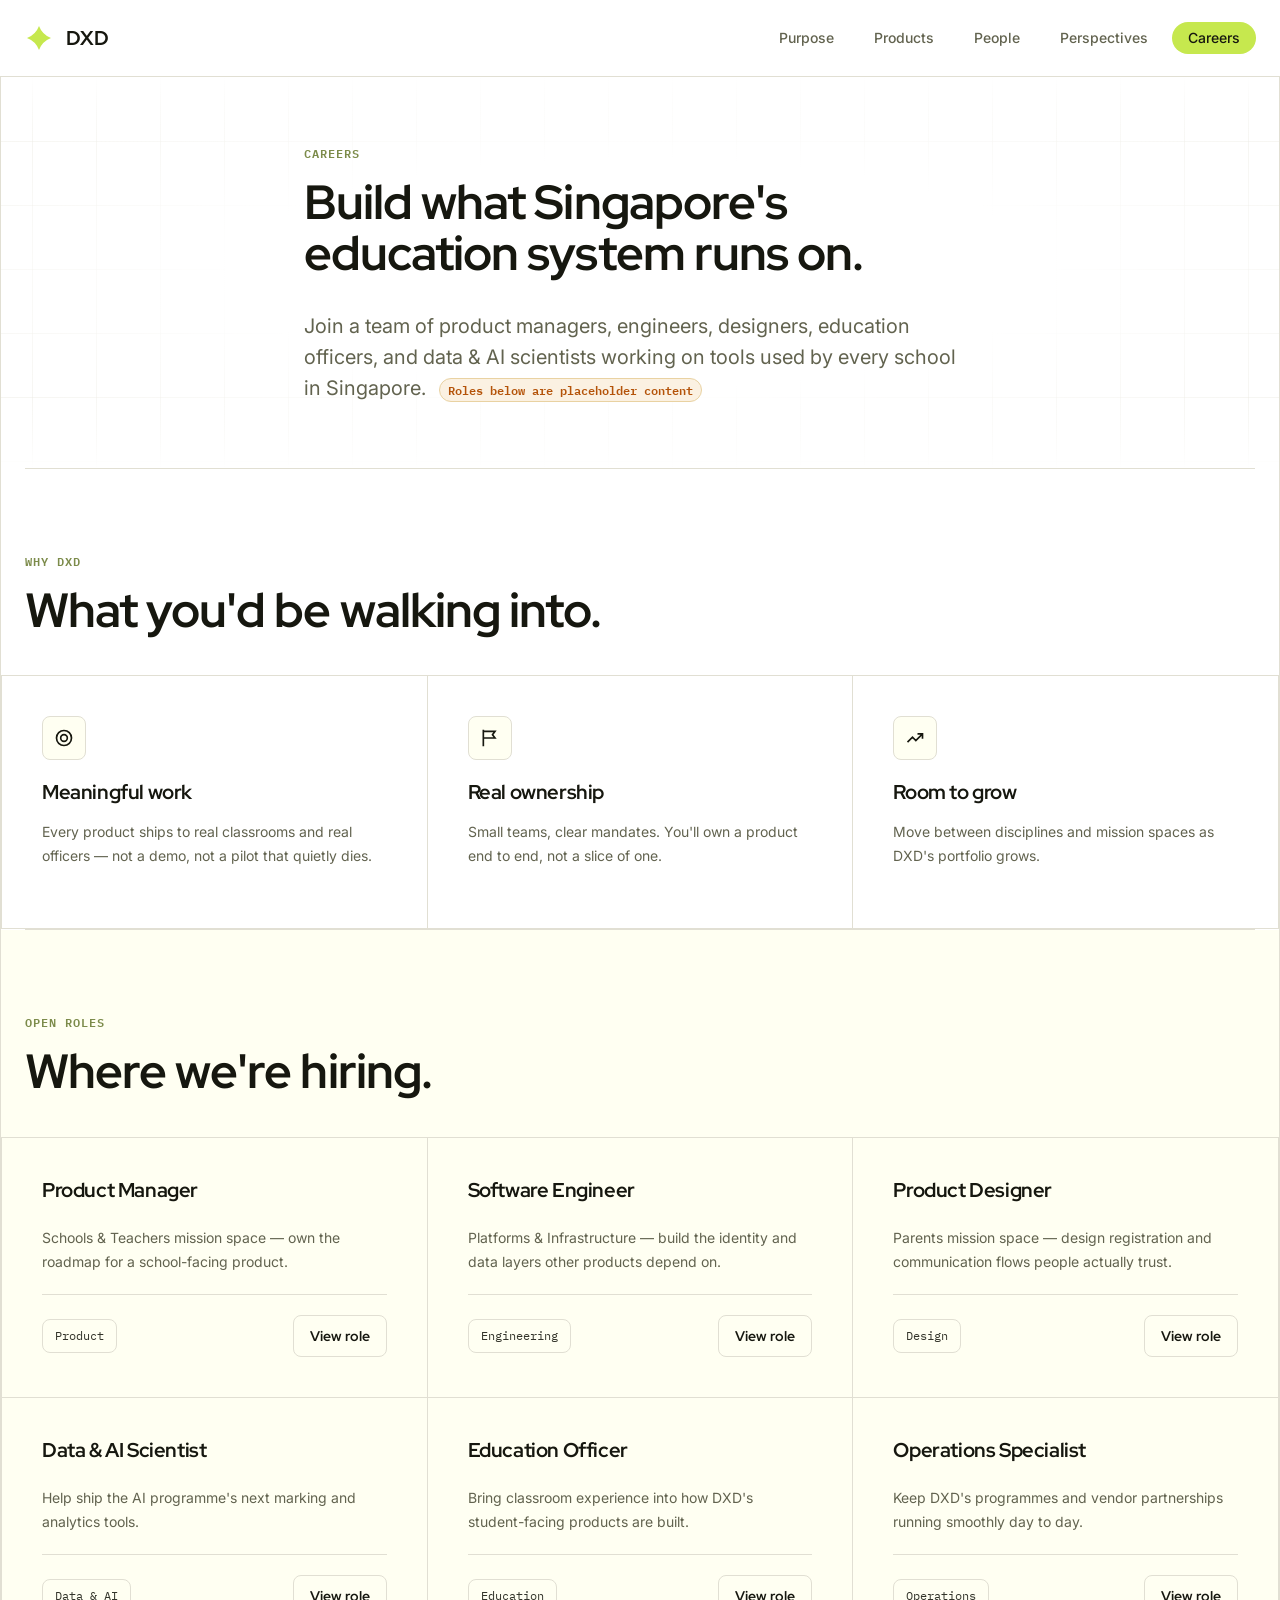
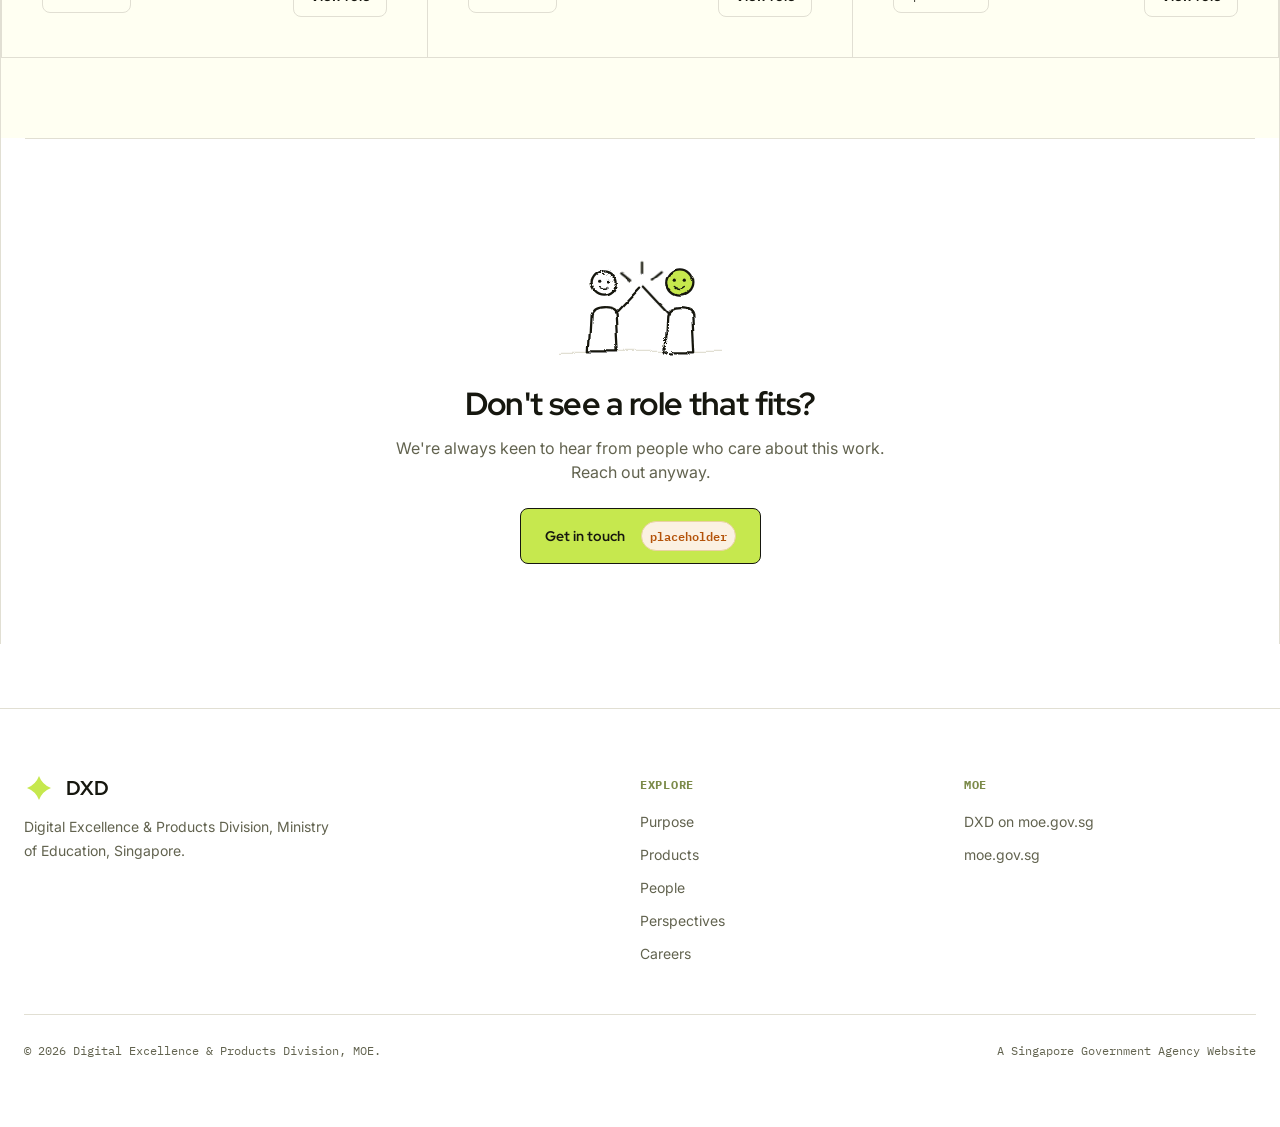
==== careers.html @ 2b1d1bfa "Remove center and orbiting dots from hero compass mark Both were leftover decorative accents on the " ====
<!doctype html>
<html lang="en">
<head>
<meta charset="utf-8" />
<meta name="viewport" content="width=device-width, initial-scale=1" />
<title>Careers — DXD</title>
<meta name="description" content="Open roles at DXD — product, engineering, design, data & AI, education, and operations." />
<link rel="preconnect" href="https://fonts.googleapis.com">
<link rel="preconnect" href="https://fonts.gstatic.com" crossorigin>
<link href="https://fonts.googleapis.com/css2?family=Red+Hat+Display:wght@500;700&family=Inter:wght@400;500;600;700&family=IBM+Plex+Mono:wght@500;600&display=swap" rel="stylesheet">
<link rel="stylesheet" href="css/tokens.css" />
<link rel="stylesheet" href="css/base.css" />
<style>
  .role-cell { display: flex; flex-direction: column; }
  .role-cell .cell-bottom { display: flex; align-items: center; justify-content: space-between; }
</style>
</head>
<body>
<svg xmlns="http://www.w3.org/2000/svg" style="position:absolute; width:0; height:0; overflow:hidden" aria-hidden="true">

  <!-- ============ HERO MARK: compass / star, DXD's own geometric motif ============ -->
  <symbol id="mark-compass" viewBox="0 0 240 240">
    <circle cx="120" cy="120" r="108" fill="none" stroke="var(--border)" stroke-width="1.5"/>
    <circle class="spin-slower" cx="120" cy="120" r="80" fill="none" stroke="var(--olive-line)" stroke-width="1.5" stroke-dasharray="2 8" stroke-linecap="round"/>

    <g class="spin-slow" style="transform-origin:120px 120px">
      <!-- four-point astroid star -->
      <path d="M120 24 Q146,94 216,120 Q146,146 120,216 Q94,146 24,120 Q94,94 120,24 Z" fill="var(--lime)" stroke="var(--ink)" stroke-width="2.5" stroke-linejoin="round"/>
      <!-- node circles at tips -->
      <circle cx="120" cy="24" r="6" fill="var(--surface)" stroke="var(--ink)" stroke-width="2.5"/>
      <circle cx="216" cy="120" r="6" fill="var(--surface)" stroke="var(--ink)" stroke-width="2.5"/>
      <circle cx="120" cy="216" r="6" fill="var(--surface)" stroke="var(--ink)" stroke-width="2.5"/>
      <circle cx="24" cy="120" r="6" fill="var(--surface)" stroke="var(--ink)" stroke-width="2.5"/>
    </g>


  </symbol>

  <!-- ============ Build & deliver: monitor + stacked blocks ============ -->
  <symbol id="illus-build" viewBox="0 0 220 180">
    <line x1="10" y1="160" x2="210" y2="160" stroke="var(--border)" stroke-width="1.5"/>
    <rect x="20" y="46" width="100" height="72" rx="8" fill="var(--surface)" stroke="var(--ink)" stroke-width="2.5"/>
    <path class="draw-line" style="--len:120" d="M40 66 L74 66" stroke="var(--ink)" stroke-width="2.5" stroke-linecap="round"/>
    <path class="draw-line" style="--len:90; --delay:120ms" d="M40 80 L92 80" stroke="var(--olive-line)" stroke-width="2.5" stroke-linecap="round"/>
    <path class="draw-line" style="--len:70" d="M40 94 L70 94" stroke="var(--ink)" stroke-width="2.5" stroke-linecap="round"/>
    <rect x="56" y="118" width="28" height="12" fill="var(--surface)" stroke="var(--ink)" stroke-width="2.5"/>
    <line x1="46" y1="130" x2="94" y2="130" stroke="var(--ink)" stroke-width="2.5" stroke-linecap="round"/>

    <g class="float-slow">
      <rect x="146" y="98" width="46" height="24" rx="5" fill="var(--surface)" stroke="var(--ink)" stroke-width="2.5"/>
      <rect x="152" y="70" width="34" height="24" rx="5" fill="var(--lime)" stroke="var(--ink)" stroke-width="2.5"/>
      <rect x="158" y="42" width="22" height="24" rx="5" fill="var(--surface)" stroke="var(--ink)" stroke-width="2.5"/>
    </g>
    <circle cx="34" cy="36" r="4" fill="var(--lime)" stroke="var(--ink)" stroke-width="2" class="doodle-pop"/>
  </symbol>

  <!-- ============ Accelerate AI adoption: lightbulb + sparks ============ -->
  <symbol id="illus-ai" viewBox="0 0 220 180">
    <line x1="10" y1="160" x2="210" y2="160" stroke="var(--border)" stroke-width="1.5"/>
    <g class="float-slow" style="transform-origin:110px 90px">
      <circle cx="110" cy="80" r="38" fill="var(--lime)" stroke="var(--ink)" stroke-width="2.5"/>
      <path d="M96 112 L124 112 L120 130 L100 130 Z" fill="var(--surface)" stroke="var(--ink)" stroke-width="2.5" stroke-linejoin="round"/>
      <line x1="101" y1="140" x2="119" y2="140" stroke="var(--ink)" stroke-width="2.5" stroke-linecap="round"/>
      <path d="M96 78 Q102 60 118 62" fill="none" stroke="var(--ink)" stroke-width="2" stroke-linecap="round" opacity=".6"/>
    </g>
    <g class="spin-slow" style="transform-origin:110px 80px">
      <path class="draw-line" style="--len:24" d="M110 16 L110 30" stroke="var(--ink)" stroke-width="2.5" stroke-linecap="round"/>
      <path class="draw-line" style="--len:24;--delay:150ms" d="M174 80 L160 80" stroke="var(--ink)" stroke-width="2.5" stroke-linecap="round"/>
      <path class="draw-line" style="--len:24;--delay:300ms" d="M46 80 L60 80" stroke="var(--ink)" stroke-width="2.5" stroke-linecap="round"/>
    </g>
    <path d="M162 40 L167 50 L177 55 L167 60 L162 70 L157 60 L147 55 L157 50 Z" fill="var(--surface)" stroke="var(--ink)" stroke-width="2" stroke-linejoin="round" class="doodle-pop"/>
    <circle cx="50" cy="46" r="4" fill="var(--lime)" stroke="var(--ink)" stroke-width="2" class="doodle-pop"/>
  </symbol>

  <!-- ============ Empower users: handing a tool up a small step ============ -->
  <symbol id="illus-empower" viewBox="0 0 220 180">
    <line x1="10" y1="160" x2="210" y2="160" stroke="var(--border)" stroke-width="1.5"/>
    <rect x="128" y="132" width="30" height="28" fill="var(--surface-2)" stroke="var(--border)" stroke-width="1.5"/>
    <rect x="158" y="110" width="30" height="50" fill="var(--surface-2)" stroke="var(--border)" stroke-width="1.5"/>

    <!-- figure A (shorter, giving) -->
    <g class="float-slow">
      <circle cx="58" cy="88" r="14" fill="var(--surface)" stroke="var(--ink)" stroke-width="2.5"/>
      <circle cx="53" cy="86" r="1.8" fill="var(--ink)"/>
      <circle cx="63" cy="86" r="1.8" fill="var(--ink)"/>
      <path d="M53.5 92.5 Q58 95.5 62.5 92.5" stroke="var(--ink)" stroke-width="1.6" fill="none" stroke-linecap="round"/>
      <path d="M42 160 L44 122 Q44 112 58 112 Q72 112 72 122 L74 160 Z" fill="var(--surface)" stroke="var(--ink)" stroke-width="2.5" stroke-linejoin="round"/>
      <path d="M70 118 L96 104" stroke="var(--ink)" stroke-width="2.5" stroke-linecap="round"/>
    </g>

    <!-- tool being passed -->
    <rect x="92" y="92" width="18" height="18" rx="4" fill="var(--lime)" stroke="var(--ink)" stroke-width="2.5" class="doodle-pop"/>

    <!-- figure B (taller, receiving, standing on step) -->
    <g class="float-slower">
      <circle cx="150" cy="66" r="14" fill="var(--lime)" stroke="var(--ink)" stroke-width="2.5"/>
      <circle cx="145" cy="64" r="1.8" fill="var(--ink)"/>
      <circle cx="155" cy="64" r="1.8" fill="var(--ink)"/>
      <path d="M145.5 70.5 Q150 73.5 154.5 70.5" stroke="var(--ink)" stroke-width="1.6" fill="none" stroke-linecap="round"/>
      <path d="M134 132 L136 100 Q136 90 150 90 Q164 90 164 100 L166 132 Z" fill="var(--surface)" stroke="var(--ink)" stroke-width="2.5" stroke-linejoin="round"/>
      <path d="M136 96 L112 100" stroke="var(--ink)" stroke-width="2.5" stroke-linecap="round" class="doodle-react" style="--react-origin:136px 96px; --react-delay:1.7s"/>
    </g>
    <circle cx="30" cy="40" r="4" fill="var(--lime)" stroke="var(--ink)" stroke-width="2" class="doodle-pop"/>
  </symbol>

  <!-- ============ People CTA: high five ============ -->
  <symbol id="illus-people-cta" viewBox="0 0 200 160">
    <line x1="10" y1="146" x2="190" y2="146" stroke="var(--border)" stroke-width="1.5"/>
    <g>
      <circle cx="58" cy="70" r="14" fill="var(--surface)" stroke="var(--ink)" stroke-width="2.5"/>
      <circle cx="53" cy="68" r="1.8" fill="var(--ink)"/>
      <circle cx="63" cy="68" r="1.8" fill="var(--ink)"/>
      <path d="M53 75 Q58 79.5 63 75" stroke="var(--ink)" stroke-width="1.6" fill="none" stroke-linecap="round"/>
      <path d="M42 146 L44 108 Q44 98 58 98 Q72 98 72 108 L74 146 Z" fill="var(--surface)" stroke="var(--ink)" stroke-width="2.5" stroke-linejoin="round"/>
      <path d="M70 104 L98 74" stroke="var(--ink)" stroke-width="2.5" stroke-linecap="round"/>
    </g>
    <g>
      <circle cx="142" cy="70" r="14" fill="var(--lime)" stroke="var(--ink)" stroke-width="2.5"/>
      <circle cx="137" cy="68" r="1.8" fill="var(--ink)"/>
      <circle cx="147" cy="68" r="1.8" fill="var(--ink)"/>
      <path d="M137 75 Q142 79.5 147 75" stroke="var(--ink)" stroke-width="1.6" fill="none" stroke-linecap="round"/>
      <path d="M126 146 L128 108 Q128 98 142 98 Q156 98 156 108 L158 146 Z" fill="var(--surface)" stroke="var(--ink)" stroke-width="2.5" stroke-linejoin="round"/>
      <path d="M130 104 L102 74" stroke="var(--ink)" stroke-width="2.5" stroke-linecap="round" class="doodle-react" style="--react-origin:130px 104px; --react-delay:1.6s"/>
    </g>
    <g class="doodle-pop">
      <path class="draw-line" style="--len:14" d="M100 58 L100 46" stroke="var(--ink)" stroke-width="2.5" stroke-linecap="round"/>
      <path class="draw-line" style="--len:14;--delay:100ms" d="M88 66 L78 58" stroke="var(--ink)" stroke-width="2.5" stroke-linecap="round"/>
      <path class="draw-line" style="--len:14;--delay:200ms" d="M112 66 L122 58" stroke="var(--ink)" stroke-width="2.5" stroke-linecap="round"/>
    </g>
  </symbol>

  <!-- ============ Story featured scene: results board ============ -->
  <symbol id="illus-story-featured" viewBox="0 0 400 260">
    <rect x="0" y="0" width="400" height="260" fill="var(--cream-1)"/>
    <line x1="0" y1="220" x2="400" y2="220" stroke="var(--border)" stroke-width="1.5"/>
    <circle cx="340" cy="46" r="26" fill="var(--lime)" stroke="var(--ink)" stroke-width="2.5" class="float-slow"/>
    <rect x="70" y="70" width="220" height="150" rx="10" fill="var(--surface)" stroke="var(--ink)" stroke-width="2.5"/>
    <line x1="94" y1="100" x2="200" y2="100" stroke="var(--ink)" stroke-width="2.5" stroke-linecap="round"/>
    <line x1="94" y1="116" x2="170" y2="116" stroke="var(--olive-line)" stroke-width="2.5" stroke-linecap="round"/>
    <g class="float-slower">
      <rect x="94" y="150" width="20" height="46" fill="var(--surface-2)" stroke="var(--ink)" stroke-width="2"/>
      <rect x="122" y="130" width="20" height="66" fill="var(--lime)" stroke="var(--ink)" stroke-width="2"/>
      <rect x="150" y="160" width="20" height="36" fill="var(--surface-2)" stroke="var(--ink)" stroke-width="2"/>
      <rect x="178" y="112" width="20" height="84" fill="var(--lime)" stroke="var(--ink)" stroke-width="2"/>
    </g>
    <circle cx="52" cy="188" r="5" fill="var(--lime)" stroke="var(--ink)" stroke-width="2" class="doodle-pop"/>
  </symbol>

  <!-- ============ Generic photo placeholder ============ -->
  <symbol id="illus-photo-generic" viewBox="0 0 200 130">
    <rect x="0" y="0" width="200" height="130" fill="var(--cream-1)"/>
    <circle cx="158" cy="30" r="14" fill="var(--lime)" stroke="var(--ink)" stroke-width="2" class="doodle-pop"/>
    <path d="M10 110 L60 66 L92 92 L128 54 L190 110 Z" fill="var(--surface)" stroke="var(--ink)" stroke-width="2.5" stroke-linejoin="round"/>
  </symbol>

  <!-- ============ Sketchy filters: loose hand-drawn wobble ============ -->
  <filter id="sketchy-anim" x="-20%" y="-20%" width="140%" height="140%">
    <feTurbulence type="turbulence" baseFrequency="0.01" numOctaves="2" seed="4" result="noise">
      <animate attributeName="seed" values="2;5;9;3;7;2" dur="1.8s" calcMode="discrete" repeatCount="indefinite"/>
    </feTurbulence>
    <feDisplacementMap in="SourceGraphic" in2="noise" scale="8" xChannelSelector="R" yChannelSelector="G"/>
  </filter>
  <filter id="sketchy-still" x="-20%" y="-20%" width="140%" height="140%">
    <feTurbulence type="turbulence" baseFrequency="0.01" numOctaves="2" seed="4" result="noise"/>
    <feDisplacementMap in="SourceGraphic" in2="noise" scale="8" xChannelSelector="R" yChannelSelector="G"/>
  </filter>

</svg>

<header class="site-header">
  <nav class="container nav">
    <a href="index.html" class="nav-logo">
      <svg class="mark" viewBox="0 0 32 32" fill="none"><path d="M16 3.2 Q19.5,12.5 28.8,16 Q19.5,19.5 16,28.8 Q12.5,19.5 3.2,16 Q12.5,12.5 16,3.2 Z" fill="var(--lime)"/></svg>
      <span>DXD</span>
    </a>
    <ul class="nav-links">
      <li><a href="index.html">Purpose</a></li>
      <li><a href="products.html">Products</a></li>
      <li><a href="people.html">People</a></li>
      <li><a href="perspectives.html">Perspectives</a></li>
      <li><a href="careers.html" aria-current="page">Careers</a></li>
    </ul>
    <button class="nav-toggle" aria-label="Toggle menu" aria-expanded="false">
      <svg viewBox="0 0 24 24" fill="none" stroke="currentColor" stroke-width="2"><path d="M4 6h16M4 12h16M4 18h16"/></svg>
    </button>
  </nav>
</header>

<main>
<div class="canvas">
  <section class="blueprint" style="padding:var(--space-16) 0">
    <div class="container" style="max-width:720px">
      <p class="eyebrow">Careers</p>
      <h1 style="font-size:var(--text-3xl)">Build what Singapore's education system runs on.</h1>
      <p class="lede">Join a team of product managers, engineers, designers, education officers, and data &amp; AI scientists working on tools used by every school in Singapore. <span class="placeholder-badge">Roles below are placeholder content</span></p>
    </div>
  </section>

  <div class="rule-major" aria-hidden="true"></div>

  <section class="tight" style="padding-bottom:0">
    <div class="container">
      <div class="section-head">
        <div>
          <p class="eyebrow">Why DXD</p>
          <h2>What you'd be walking into.</h2>
        </div>
      </div>
    </div>
    <div class="container" style="padding:0; margin-top:var(--space-10)">
      <div class="divider-grid" style="grid-template-columns:repeat(3,1fr)">

        <div>
          <div class="cell-icon"><svg width="20" height="20" viewBox="0 0 24 24" fill="none" stroke="currentColor" stroke-width="2"><circle cx="12" cy="12" r="9"/><circle cx="12" cy="12" r="4"/></svg></div>
          <h3>Meaningful work</h3>
          <p class="desc">Every product ships to real classrooms and real officers — not a demo, not a pilot that quietly dies.</p>
        </div>

        <div>
          <div class="cell-icon"><svg width="20" height="20" viewBox="0 0 24 24" fill="none" stroke="currentColor" stroke-width="2"><path d="M4 22V2M4 4h14l-3 4 3 4H4"/></svg></div>
          <h3>Real ownership</h3>
          <p class="desc">Small teams, clear mandates. You'll own a product end to end, not a slice of one.</p>
        </div>

        <div>
          <div class="cell-icon"><svg width="20" height="20" viewBox="0 0 24 24" fill="none" stroke="currentColor" stroke-width="2"><path d="M3 17l6-6 4 4 8-8M15 7h6v6"/></svg></div>
          <h3>Room to grow</h3>
          <p class="desc">Move between disciplines and mission spaces as DXD's portfolio grows.</p>
        </div>

      </div>
    </div>
  </section>

  <div class="rule-major" aria-hidden="true"></div>

  <section class="tight on-surface">
    <div class="container">
      <div class="section-head">
        <div>
          <p class="eyebrow">Open roles</p>
          <h2>Where we're hiring.</h2>
        </div>
      </div>
    </div>
    <div class="container" style="padding:0; margin-top:var(--space-10)">
      <div class="divider-grid" style="grid-template-columns:repeat(3,1fr)">

        <div class="role-cell">
          <h3>Product Manager</h3>
          <p class="desc">Schools &amp; Teachers mission space — own the roadmap for a school-facing product.</p>
          <div class="cell-bottom">
            <span class="pill-mono">Product</span>
            <a href="#" class="btn btn-ghost" style="padding:var(--space-2) var(--space-4)">View role</a>
          </div>
        </div>

        <div class="role-cell">
          <h3>Software Engineer</h3>
          <p class="desc">Platforms &amp; Infrastructure — build the identity and data layers other products depend on.</p>
          <div class="cell-bottom">
            <span class="pill-mono">Engineering</span>
            <a href="#" class="btn btn-ghost" style="padding:var(--space-2) var(--space-4)">View role</a>
          </div>
        </div>

        <div class="role-cell">
          <h3>Product Designer</h3>
          <p class="desc">Parents mission space — design registration and communication flows people actually trust.</p>
          <div class="cell-bottom">
            <span class="pill-mono">Design</span>
            <a href="#" class="btn btn-ghost" style="padding:var(--space-2) var(--space-4)">View role</a>
          </div>
        </div>

        <div class="role-cell">
          <h3>Data &amp; AI Scientist</h3>
          <p class="desc">Help ship the AI programme's next marking and analytics tools.</p>
          <div class="cell-bottom">
            <span class="pill-mono">Data &amp; AI</span>
            <a href="#" class="btn btn-ghost" style="padding:var(--space-2) var(--space-4)">View role</a>
          </div>
        </div>

        <div class="role-cell">
          <h3>Education Officer</h3>
          <p class="desc">Bring classroom experience into how DXD's student-facing products are built.</p>
          <div class="cell-bottom">
            <span class="pill-mono">Education</span>
            <a href="#" class="btn btn-ghost" style="padding:var(--space-2) var(--space-4)">View role</a>
          </div>
        </div>

        <div class="role-cell">
          <h3>Operations Specialist</h3>
          <p class="desc">Keep DXD's programmes and vendor partnerships running smoothly day to day.</p>
          <div class="cell-bottom">
            <span class="pill-mono">Operations</span>
            <a href="#" class="btn btn-ghost" style="padding:var(--space-2) var(--space-4)">View role</a>
          </div>
        </div>

      </div>
    </div>
  </section>

  <div class="rule-major" aria-hidden="true"></div>

  <section class="tight">
    <div class="container" style="text-align:center; max-width:560px">
      <svg class="illus-trigger illus-sketchy" viewBox="0 0 200 160" style="width:180px; margin:0 auto var(--space-6)"><use href="#illus-people-cta"/></svg>
      <h2 style="font-size:var(--text-2xl)">Don't see a role that fits?</h2>
      <p style="margin-top:var(--space-4)">We're always keen to hear from people who care about this work. Reach out anyway.</p>
      <div class="hero-actions" style="justify-content:center; margin-top:var(--space-6)">
        <a href="#" class="btn btn-primary">Get in touch <span class="placeholder-badge">placeholder</span></a>
      </div>
    </div>
  </section>
</div>
</main>

<footer class="site-footer">
  <div class="container">
    <div class="footer-grid">
      <div>
        <a href="index.html" class="nav-logo" style="margin-bottom:var(--space-3)">
          <svg class="mark" viewBox="0 0 32 32" fill="none"><path d="M16 3.2 Q19.5,12.5 28.8,16 Q19.5,19.5 16,28.8 Q12.5,19.5 3.2,16 Q12.5,12.5 16,3.2 Z" fill="var(--lime)"/></svg>
          <span>DXD</span>
        </a>
        <p style="max-width:320px; font-size:var(--text-sm)">Digital Excellence &amp; Products Division, Ministry of Education, Singapore.</p>
      </div>
      <div>
        <p class="footer-cols-title">Explore</p>
        <ul class="footer-links">
          <li><a href="index.html">Purpose</a></li>
          <li><a href="products.html">Products</a></li>
          <li><a href="people.html">People</a></li>
          <li><a href="perspectives.html">Perspectives</a></li>
          <li><a href="careers.html">Careers</a></li>
        </ul>
      </div>
      <div>
        <p class="footer-cols-title">MOE</p>
        <ul class="footer-links">
          <li><a href="https://www.moe.gov.sg/about-us/organisation-structure/dxd" target="_blank" rel="noopener">DXD on moe.gov.sg</a></li>
          <li><a href="https://www.moe.gov.sg" target="_blank" rel="noopener">moe.gov.sg</a></li>
        </ul>
      </div>
    </div>
    <div class="footer-bottom">
      <span>© 2026 Digital Excellence &amp; Products Division, MOE.</span>
      <span>A Singapore Government Agency Website</span>
    </div>
  </div>
</footer>

<script src="js/main.js"></script>
</body>
</html>
---- css/tokens.css ----
:root {
  /* Colour — cream / ink / lime, per DXD visual identity */
  --cream: #FFFFFF;
  --cream-1: #FFFFF2;
  --cream-2: #EBEAE2;
  --ink: #16170F;
  --ink-soft: #33342A;
  --olive: #7C8B4A;
  --olive-line: #A8B57A;
  --lime: #C6E84E;
  --lime-dark: #A9CC2E;
  --lime-tint: #F0F7D8;

  --foreground: var(--ink);
  --muted-foreground: #62634F;
  --background: var(--cream);
  --surface: #FFFFFF;
  --surface-2: var(--cream-1);
  --border: #E1DFD3;
  --border-strong: var(--ink);

  --warning: #B45309;

  /* Typography */
  --font-display: 'Red Hat Display', 'Inter', -apple-system, sans-serif;
  --font-family: 'Inter', -apple-system, BlinkMacSystemFont, 'Segoe UI', sans-serif;
  --font-mono: 'IBM Plex Mono', 'SFMono-Regular', Menlo, monospace;
  --text-xs: 12px;
  --text-sm: 14px;
  --text-base: 16px;
  --text-lg: 20px;
  --text-xl: 24px;
  --text-2xl: 32px;
  --text-3xl: 48px;
  --text-4xl: 68px;
  --leading-base: 24px;

  /* Spacing (4px base) */
  --space-1: 4px;
  --space-2: 8px;
  --space-3: 12px;
  --space-4: 16px;
  --space-5: 20px;
  --space-6: 24px;
  --space-8: 32px;
  --space-10: 40px;
  --space-12: 48px;
  --space-16: 64px;
  --space-20: 80px;
  --space-24: 96px;

  /* Layout */
  --max-content-width: 1280px;
  --gutter: var(--space-4);
  --margin: var(--space-6);
  --radius: 14px;
  --radius-sm: 8px;
  --radius-pill: 999px;

  /* Motion */
  --ease-standard: cubic-bezier(0.16, 1, 0.3, 1);
  --duration-entrance: 200ms;
  --duration-state: 140ms;
}

html.dark {
  --foreground: #F1F0EA;
  --muted-foreground: #B7B6A6;
  --background: #121309;
  --surface: #191A10;
  --surface-2: #1F2014;
  --border: #2C2D1D;
  --lime-tint: #232B0E;
}
---- css/base.css ----
* { box-sizing: border-box; }
html, body { margin: 0; padding: 0; }

body {
  font-family: var(--font-family);
  font-size: var(--text-base);
  line-height: var(--leading-base);
  color: var(--foreground);
  background: var(--background);
  -webkit-font-smoothing: antialiased;
}

img, svg { max-width: 100%; display: block; }
a { color: inherit; text-decoration: none; }

.container {
  max-width: var(--max-content-width);
  margin: 0 auto;
  padding: 0 var(--margin);
}

/* ---------- Editorial canvas frame ---------- */
/* A pair of persistent vertical hairlines framing all of <main>. Full-bleed
   section backgrounds and the blueprint grid sit inside this canvas rather
   than the raw viewport, so separate sections read as one continuous,
   structured page instead of stacked, disconnected blocks. Off below 900px,
   where there's no room for a frame plus the container's own gutter. */
.canvas { max-width: var(--max-content-width); margin: 0 auto; border-left: 1px solid var(--border); border-right: 1px solid var(--border); }
@media (max-width: 900px) { .canvas { border-left: none; border-right: none; } }

h1, h2, h3, h4 {
  margin: 0;
  font-family: var(--font-display);
  letter-spacing: -0.02em;
  font-weight: 700;
}
h1 { font-size: var(--text-4xl); line-height: 1.06; }
h2 { font-size: var(--text-3xl); line-height: 1.05; }
h3 { font-size: var(--text-xl); line-height: 1.2; }
p { margin: 0; color: var(--muted-foreground); }

/* Baseline vertical rhythm: a heading or paragraph is never flush against
   the text that follows it, unless a component sets its own (more specific)
   margin-top — that always wins over this default. */
h1 + p, h2 + p, h3 + p, h4 + p { margin-top: var(--space-4); }
p + p { margin-top: var(--space-4); }

@media (max-width: 767px) {
  h1 { font-size: 40px; }
  h2 { font-size: var(--text-2xl); }
}

/* ---------- Blueprint grid backdrop ---------- */
/* Faint ruled grid lines, kept light so they read as texture rather than a
   drafting grid. The overlay keeps the content zone clean, only lets the
   lines show through faintly toward the sides, and — since this section is
   so often followed immediately by a bordered element (a rule, a bordered
   grid) — fades the top and bottom edges out completely so the grid never
   visually collides with whatever comes next. */
.blueprint {
  position: relative;
  overflow: hidden;
  background-image:
    linear-gradient(color-mix(in srgb, var(--border) 40%, transparent) 1px, transparent 1px),
    linear-gradient(90deg, color-mix(in srgb, var(--border) 40%, transparent) 1px, transparent 1px);
  background-size: 64px 64px;
  background-position: center top;
}
.blueprint::before {
  content: "";
  position: absolute;
  inset: 0;
  z-index: 0;
  background:
    linear-gradient(to bottom, var(--background) 0%, transparent 18%, transparent 82%, var(--background) 100%),
    radial-gradient(ellipse 70% 65% at 50% 50%, var(--background) 45%, transparent 100%);
  pointer-events: none;
}
.blueprint > * { position: relative; z-index: 1; }
.blueprint-arc {
  position: absolute;
  border: 1px solid var(--border);
  border-radius: 50%;
  pointer-events: none;
}

/* ---------- Nav ---------- */
.site-header {
  position: sticky;
  top: 0;
  z-index: 50;
  background: color-mix(in srgb, var(--background) 90%, transparent);
  backdrop-filter: blur(6px);
  border-bottom: 1px solid var(--border);
}
.nav { display: flex; align-items: center; justify-content: space-between; height: 76px; }
.nav-logo { display: flex; align-items: center; gap: var(--space-3); font-family: var(--font-display); font-weight: 700; font-size: var(--text-lg); }
.nav-logo .mark { width: 30px; height: 30px; color: var(--ink); }
.nav-links { position: relative; display: flex; align-items: center; gap: var(--space-2); list-style: none; margin: 0; padding: 0; }
.nav-links a {
  position: relative;
  z-index: 1;
  display: inline-block;
  font-size: var(--text-sm); font-weight: 500; color: var(--muted-foreground);
  transition: color var(--duration-state) var(--ease-standard);
  padding: var(--space-2) var(--space-4);
}
.nav-links a:hover, .nav-links a[aria-current="page"] { color: var(--ink); }

/* Sliding pill: a single element main.js glides behind whichever link is
   hovered (or the current page, at rest) via transform + width — see
   the "Sliding pill nav indicator" block in main.js. */
.nav-pill {
  position: absolute;
  top: 50%; left: 0;
  height: 32px; margin-top: -16px;
  background: var(--lime);
  border-radius: var(--radius-pill);
  opacity: 0;
  pointer-events: none;
  transition: transform var(--duration-entrance) var(--ease-standard), width var(--duration-entrance) var(--ease-standard), opacity var(--duration-state) var(--ease-standard);
}
.nav-pill.visible { opacity: 1; }

.nav-toggle { display: none; background: none; border: none; cursor: pointer; padding: var(--space-2); color: var(--foreground); }
.nav-toggle svg { width: 24px; height: 24px; }

@media (max-width: 767px) {
  .nav-toggle { display: block; }
  .nav-pill { display: none; }
  .nav-links {
    position: fixed; inset: 76px 0 0 0; flex-direction: column; align-items: stretch; background: var(--background);
    padding: var(--space-6) var(--margin); gap: var(--space-2);
    transform: translateY(-8px); opacity: 0; pointer-events: none;
    transition: opacity var(--duration-entrance) var(--ease-standard), transform var(--duration-entrance) var(--ease-standard);
  }
  .nav-links.open { opacity: 1; transform: translateY(0); pointer-events: auto; }
  .nav-links a { padding: var(--space-3) 0; border-bottom: 1px solid var(--border); width: 100%; }
}

/* ---------- Rule hierarchy: major topic breaks vs minor, same-kind dividers ---------- */
/* .rule-major marks a genuine change of topic (e.g. mission → products →
   team) and draws in on scroll as a deliberate anchor point. It's used
   sparingly — most of the page's structure still comes from the plain 1px
   hairlines (.section-border-t/b, .divider-grid, .stat-row), which stay
   static and mark minor, same-kind divisions. */
.rule-major {
  width: calc(100% - var(--margin) * 2);
  max-width: var(--max-content-width);
  margin: 0 auto;
  height: 1px;
  background: var(--border);
  transform: scaleX(0);
  transform-origin: left;
  transition: transform 900ms var(--ease-standard);
}
.rule-major.in-view { transform: scaleX(1); }
@media (prefers-reduced-motion: reduce) {
  .rule-major { transition: none; transform: scaleX(1); }
}

/* ---------- Tabs (mission spaces, segments — reusable) ---------- */
.tab-list {
  display: flex; gap: var(--space-8); flex-wrap: wrap;
  border-bottom: 1px solid var(--border);
}
.tab-chip {
  position: relative;
  font-family: var(--font-display); font-weight: 700; font-size: var(--text-base);
  padding: var(--space-3) 0; margin-bottom: -1px;
  border: none; background: none; cursor: pointer;
  color: var(--muted-foreground);
  transition: color var(--duration-state) var(--ease-standard);
}
.tab-chip::after {
  content: "";
  position: absolute; left: 50%; right: 50%; bottom: 0; height: 2px;
  background: var(--lime);
  transition: left var(--duration-entrance) var(--ease-standard), right var(--duration-entrance) var(--ease-standard);
}
.tab-chip:hover { color: var(--foreground); }
.tab-chip:hover::after { left: 0; right: 0; }
.tab-chip.active { color: var(--ink); }
.tab-chip.active::after { left: 0; right: 0; }

.tab-panel { display: none; }
.tab-panel.active { display: block; animation: fadeUp 320ms var(--ease-standard) both; }
@media (prefers-reduced-motion: reduce) {
  .tab-panel.active { animation: none; }
}

/* ---------- Buttons ---------- */
.btn {
  display: inline-flex; align-items: center; gap: var(--space-2);
  padding: var(--space-3) var(--space-6); border-radius: var(--radius-sm);
  font-size: var(--text-sm); font-weight: 700; cursor: pointer;
  border: 1.5px solid var(--ink); font-family: var(--font-display);
  transition: transform var(--duration-state) var(--ease-standard), background var(--duration-state) var(--ease-standard);
}
.btn-primary { background: var(--lime); color: var(--ink); }
.btn-primary:hover { background: var(--lime-dark); transform: translateY(-1px); }
.btn-ghost { background: transparent; color: var(--foreground); border-color: var(--border); }
.btn-ghost:hover { border-color: var(--ink); transform: translateY(-1px); }

/* ---------- Sections ---------- */
section { padding: var(--space-24) 0; }
section.tight { padding: var(--space-20) 0; }
.section-border-t { border-top: 1px solid var(--border); }
.section-border-b { border-bottom: 1px solid var(--border); }
.on-surface { background: var(--surface-2); }

.eyebrow {
  font-family: var(--font-mono);
  font-size: var(--text-xs); font-weight: 600; color: var(--olive);
  text-transform: uppercase; letter-spacing: 0.08em; margin: 0 0 var(--space-3);
}

/* ---------- Hero ---------- */
.hero-grid {
  display: grid;
  grid-template-columns: 1fr 1fr;
  min-height: 560px;
}
.hero-left { padding: var(--space-24) var(--space-10) var(--space-20) 0; display: flex; flex-direction: column; justify-content: center; border-right: 1px solid var(--border); }
.hero-right { position: relative; display: flex; align-items: center; justify-content: center; }
.lede { font-size: var(--text-lg); line-height: 1.55; margin-top: var(--space-8); color: var(--muted-foreground); }
.hero p.lede { max-width: 480px; }
.hero-actions { display: flex; gap: var(--space-3); margin-top: var(--space-8); flex-wrap: wrap; }

@media (max-width: 900px) {
  .hero-grid { grid-template-columns: 1fr; min-height: 0; }
  .hero-left { border-right: none; border-bottom: 1px solid var(--border); padding: var(--space-16) 0; }
  .hero-right { padding: var(--space-12) 0; min-height: 320px; }
}

/* ---------- Split feature row ---------- */
.split-row {
  display: grid;
  grid-template-columns: 1fr 1fr;
  border-bottom: 1px solid var(--border);
}
.split-row > div {
  padding: var(--space-16) var(--space-10);
  display: flex;
  flex-direction: column;
  justify-content: center;
}
.split-row .split-media {
  border-right: 1px solid var(--border);
  align-items: center;
  justify-content: center;
  background: var(--surface);
}
.split-row.reverse { direction: rtl; }
.split-row.reverse > div { direction: ltr; }
.split-row.reverse .split-media { border-right: none; border-left: 1px solid var(--border); }
.split-tag { font-family: var(--font-mono); font-size: var(--text-xs); font-weight: 600; color: var(--olive); text-transform: uppercase; letter-spacing: 0.08em; margin-bottom: var(--space-3); }
.split-row h3 { font-size: var(--text-2xl); margin-bottom: var(--space-4); }
.split-row p { font-size: var(--text-base); }
.split-row .why { margin-top: var(--space-4); }
.split-row .why b { color: var(--olive); font-weight: 700; }

@media (max-width: 900px) {
  .split-row, .split-row.reverse { grid-template-columns: 1fr; direction: ltr; }
  .split-row .split-media { border-right: none; border-left: none; border-bottom: 1px solid var(--border); padding: var(--space-10); min-height: 220px; }
  .split-row > div { padding: var(--space-10) 0; }
  .split-row.reverse .split-media { border-left: none; }
}

/* ---------- Divider grid (cards without borders, just gridlines) ---------- */
.divider-grid {
  display: grid;
  grid-template-columns: repeat(3, 1fr);
  border-top: 1px solid var(--border);
  border-left: 1px solid var(--border);
}
.divider-grid.cols-4 { grid-template-columns: repeat(4, 1fr); }
.divider-grid > div {
  padding: var(--space-10);
  border-right: 1px solid var(--border);
  border-bottom: 1px solid var(--border);
  transition: background var(--duration-state) var(--ease-standard);
}
/* A plain background swap — no transform, no border-color change, since
   either would either break alignment with the shared hairlines its
   neighbours still sit on, or read as a heavier "outline" effect. On a
   white section, hover to cream; on an already-cream (.on-surface)
   section, hover the other way, to white. */
.divider-grid > div:hover { background: var(--cream-1); }
.on-surface .divider-grid > div:hover { background: var(--surface); }
html.dark .divider-grid > div:hover { background: var(--surface-2); }
html.dark .on-surface .divider-grid > div:hover { background: var(--cream-1); }
@media (max-width: 1024px) {
  .divider-grid.cols-4 { grid-template-columns: repeat(3, 1fr); }
}
@media (max-width: 900px) {
  .divider-grid, .divider-grid.cols-4 { grid-template-columns: repeat(2, 1fr); }
}
@media (max-width: 560px) {
  .divider-grid, .divider-grid.cols-4 { grid-template-columns: 1fr; }
}

.cell-icon {
  width: 44px; height: 44px; border-radius: var(--radius-sm);
  background: var(--cream-1); border: 1px solid var(--border);
  display: flex; align-items: center; justify-content: center; margin-bottom: var(--space-5);
  color: var(--ink);
  transition: background var(--duration-state) var(--ease-standard), border-color var(--duration-state) var(--ease-standard), transform var(--duration-state) var(--ease-standard);
}
.divider-grid > div:hover .cell-icon { background: var(--lime); border-color: var(--ink); transform: translateY(-2px) scale(1.06); }
.divider-grid h3 { margin-bottom: var(--space-2); font-size: var(--text-lg); }
.divider-grid .desc { font-size: var(--text-sm); margin-bottom: var(--space-5); }
.divider-grid .cell-bottom { padding-top: var(--space-5); border-top: 1px solid var(--border); }

/* ---------- Monospace pill (tag, path, placeholder) ---------- */
.pill-mono {
  display: inline-block; font-family: var(--font-mono); font-size: var(--text-xs);
  background: var(--cream-1); border: 1px solid var(--border); color: var(--ink-soft);
  padding: var(--space-1) var(--space-3); border-radius: var(--radius-sm);
}
.tag {
  display: inline-block; font-family: var(--font-mono); font-size: var(--text-xs); font-weight: 600;
  color: var(--olive); background: var(--lime-tint); border: 1px solid var(--olive-line);
  padding: 2px var(--space-3); border-radius: var(--radius-pill); margin-bottom: var(--space-3);
}
.placeholder-badge {
  display: inline-flex; align-items: center; gap: var(--space-1); font-family: var(--font-mono);
  font-size: var(--text-xs); font-weight: 600; color: var(--warning); margin-left: var(--space-2);
  background: #FBF1E2; border: 1px solid #E9D2A2; padding: 2px var(--space-2); border-radius: var(--radius-pill);
}
html.dark .placeholder-badge { background: #2A2110; border-color: #4A3A16; }

/* ---------- Stats ---------- */
.stat-row { display: grid; grid-template-columns: repeat(4, 1fr); border-top: 1px solid var(--border); border-left: 1px solid var(--border); }
.stat-row > div { padding: var(--space-8); border-right: 1px solid var(--border); border-bottom: 1px solid var(--border); }
.stat-value { font-family: var(--font-display); font-size: var(--text-3xl); font-weight: 700; font-variant-numeric: tabular-nums; }
.stat-label { font-size: var(--text-sm); color: var(--muted-foreground); margin-top: var(--space-2); }
@media (max-width: 767px) { .stat-row { grid-template-columns: repeat(2, 1fr); } }

/* ---------- Simple bordered card (used sparingly: products filter cards, people, stories) ---------- */
.card {
  background: var(--surface); border: 1px solid var(--border); border-radius: var(--radius);
  padding: var(--space-6); transition: border-color var(--duration-state) var(--ease-standard), transform var(--duration-state) var(--ease-standard);
}
.card:hover { border-color: var(--ink); transform: translateY(-2px); }
.grid { display: grid; gap: var(--space-6); }
.grid-3 { grid-template-columns: repeat(3, 1fr); }
.grid-4 { grid-template-columns: repeat(4, 1fr); }
@media (max-width: 1024px) { .grid-3, .grid-4 { grid-template-columns: repeat(2, 1fr); } }
@media (max-width: 640px) { .grid-3, .grid-4 { grid-template-columns: 1fr; } }

.avatar {
  width: 52px; height: 52px; border-radius: 50%; background: var(--cream-1); border: 1px solid var(--border);
  color: var(--ink-soft); display: flex; align-items: center; justify-content: center;
  font-family: var(--font-display); font-weight: 700; font-size: var(--text-base); margin-bottom: var(--space-4);
  transition: background var(--duration-state) var(--ease-standard), border-color var(--duration-state) var(--ease-standard), transform var(--duration-state) var(--ease-standard);
}
.divider-grid > div:hover .avatar { background: var(--lime); border-color: var(--ink); color: var(--ink); transform: translateY(-2px); }
.person-name { font-weight: 700; font-family: var(--font-display); }
.person-role { font-size: var(--text-sm); color: var(--olive); font-weight: 600; margin-top: 2px; }
.person-bio { font-size: var(--text-sm); margin-top: var(--space-3); }

.story-media {
  aspect-ratio: 16/9; border-radius: var(--radius); border: 1px solid var(--border);
  background: var(--cream-1); display: flex; align-items: center; justify-content: center;
  color: var(--olive); font-family: var(--font-mono); font-size: var(--text-xs); overflow: hidden; position: relative;
}
.story-media svg { transition: transform 320ms var(--ease-standard); }
.card:hover .story-media svg { transform: scale(1.06); }
.story-card { display: flex; flex-direction: column; gap: var(--space-4); }
.story-card .story-meta { display: flex; justify-content: space-between; align-items: center; font-family: var(--font-mono); font-size: var(--text-xs); color: var(--muted-foreground); }

/* ---------- Footer ---------- */
.site-footer { border-top: 1px solid var(--border); padding: var(--space-16) 0; margin-top: var(--space-16); }
.footer-grid { display: grid; grid-template-columns: 2fr 1fr 1fr; gap: var(--space-8); }
.footer-cols-title { font-family: var(--font-mono); font-size: var(--text-xs); text-transform: uppercase; letter-spacing: 0.06em; font-weight: 700; margin-bottom: var(--space-3); color: var(--olive); }
.footer-links { list-style: none; margin: 0; padding: 0; display: flex; flex-direction: column; gap: var(--space-2); }
.footer-links a { font-size: var(--text-sm); color: var(--muted-foreground); }
.footer-links a:hover { color: var(--foreground); }
.footer-bottom {
  margin-top: var(--space-12); padding-top: var(--space-6); border-top: 1px solid var(--border);
  display: flex; justify-content: space-between; font-family: var(--font-mono); font-size: var(--text-xs);
  color: var(--muted-foreground); flex-wrap: wrap; gap: var(--space-3);
}
@media (max-width: 767px) { .footer-grid { grid-template-columns: 1fr; gap: var(--space-8); } }

/* ---------- Utility ---------- */
.section-head { display: flex; justify-content: space-between; align-items: flex-end; margin-bottom: var(--space-10); gap: var(--space-6); flex-wrap: wrap; }
.section-head p { max-width: 480px; }

/* ---------- Illustration animation ---------- */
/* .illus-trigger: play state gated by --illus-play, set to "paused" until an
   IntersectionObserver adds .in-view (see main.js). --illus-play is an inherited
   custom property, so it reaches animated elements even through <use> instancing;
   falls back to "running" wherever a usage isn't wrapped in .illus-trigger. */
.illus-trigger { --illus-play: paused; }
.illus-trigger.in-view { --illus-play: running; }

/* Loose, hand-drawn ink linework: a turbulence filter roughens the whole
   rendered illustration (wobble + uneven line weight) instead of hand-redrawing
   every path. #sketchy-anim "boils" gently, redrawing itself like a pen
   re-tracing a sketch; #sketchy-still is the same distortion frozen in place
   for prefers-reduced-motion. */
.illus-sketchy { filter: url(#sketchy-anim); }
@media (prefers-reduced-motion: reduce) {
  .illus-sketchy { filter: url(#sketchy-still); }
}

/* Same wobble, scaled down for small icons (~20px) — #sketchy-anim would
   dissolve icons at this size, so this references the -sm filter variant
   defined alongside it in each page's sprite defs. */
.illus-sketchy-sm { filter: url(#sketchy-anim-sm); }
@media (prefers-reduced-motion: reduce) {
  .illus-sketchy-sm { filter: url(#sketchy-still-sm); }
}

.draw-line {
  stroke-dasharray: var(--len, 300);
  stroke-dashoffset: var(--len, 300);
  animation: draw 1400ms var(--ease-standard) forwards;
  animation-delay: var(--delay, 0ms);
  animation-play-state: var(--illus-play, running);
}
@keyframes draw { to { stroke-dashoffset: 0; } }

.float-slow { animation: floatY 5s ease-in-out infinite; animation-play-state: var(--illus-play, running); }
.float-slower { animation: floatY 7s ease-in-out infinite; animation-delay: .6s; animation-play-state: var(--illus-play, running); }
@keyframes floatY { 0%, 100% { transform: translateY(0); } 50% { transform: translateY(-8px); } }

.spin-slow { animation: spin 22s linear infinite; transform-origin: center; animation-play-state: var(--illus-play, running); }
.spin-slower { animation: spin 34s linear infinite reverse; transform-origin: center; animation-play-state: var(--illus-play, running); }
@keyframes spin { to { transform: rotate(360deg); } }

.pulse-soft { animation: pulseSoft 3.2s ease-in-out infinite; animation-play-state: var(--illus-play, running); }
@keyframes pulseSoft { 0%, 100% { opacity: 1; } 50% { opacity: .55; } }

/* ---------- Doodle draw → react → rest (illustration accents & characters) ---------- */
/* DRAW: .draw-line above, already staggered via --delay.
   REACT + REST: .doodle-pop is the "lime accent lands" moment — a hand-drawn
   circle doesn't ease smoothly into place, it overshoots and settles — then
   continues the existing gentle opacity breathe. .doodle-react is a single
   small, asymmetric gesture (arm nudge, head tilt) fired once after a
   character has finished drawing in, via --react-delay ≈ the draw duration. */
.doodle-pop {
  transform-box: fill-box;
  transform-origin: center;
  animation: doodlePop 460ms var(--ease-standard) var(--pop-delay, 0ms) both,
    pulseSoft 3.2s ease-in-out calc(460ms + var(--pop-delay, 0ms)) infinite;
  animation-play-state: var(--illus-play, running), var(--illus-play, running);
}
@keyframes doodlePop {
  0% { transform: scale(0); }
  55% { transform: scale(1.22); }
  78% { transform: scale(.93); }
  100% { transform: scale(1); }
}

.doodle-react {
  transform-box: fill-box;
  transform-origin: var(--react-origin, center);
  animation: doodleReact 650ms var(--ease-standard) var(--react-delay, 1.5s) both;
  animation-play-state: var(--illus-play, running);
}
@keyframes doodleReact {
  0%, 100% { transform: rotate(0deg); }
  30% { transform: rotate(-7deg); }
  60% { transform: rotate(4deg); }
  85% { transform: rotate(-1deg); }
}

/* Hover redraw for a small set of opted-in icons (.icon-redraw): each shape
   needs pathLength="1" so stroke-dasharray/offset can use normalized 0–1
   units instead of the shape's real (and here, unknown-in-advance) length. */
.icon-redraw :is(path, circle, rect) { stroke-dasharray: 1; stroke-dashoffset: 0; }
.divider-grid > div:hover .icon-redraw :is(path, circle, rect) {
  animation: iconRedraw 550ms var(--ease-standard);
}
@keyframes iconRedraw { from { stroke-dashoffset: 1; } to { stroke-dashoffset: 0; } }

.fade-up { animation: fadeUp var(--duration-entrance) var(--ease-standard) both; }
@keyframes fadeUp { from { opacity: 0; transform: translateY(6px); } to { opacity: 1; transform: translateY(0); } }

/* ---------- Hero mark: cursor parallax (see main.js) ---------- */
.hero-right { perspective: 900px; }
.hero-mark-wrap {
  /* Explicit width so the svg's percentage-based width below has a definite
     ancestor to resolve against — without this the wrap shrink-fits its
     content, the percentage can't resolve, and the svg silently falls back
     to its raw viewBox size regardless of any width set on it. */
  width: 100%;
  display: flex;
  align-items: center;
  justify-content: center;
  transition: transform 500ms var(--ease-standard);
  transform-style: preserve-3d;
  will-change: transform;
}
.hero-mark-wrap svg {
  /* Nudges the mark to sit centered within the blueprint grid cell it
     visually falls on, rather than the (slightly off-grid) center of the
     hero-right column. */
  position: relative;
  left: 12px;
}

/* ---------- Product filter transitions ---------- */
.product-cell {
  transition: opacity 180ms var(--ease-standard), transform 180ms var(--ease-standard);
}
.product-cell.cell-hide { opacity: 0; transform: scale(.96); }
.filter-chip {
  transition: background var(--duration-state) var(--ease-standard), color var(--duration-state) var(--ease-standard), border-color var(--duration-state) var(--ease-standard), transform var(--duration-state) var(--ease-standard);
}
.filter-chip:active { transform: scale(.96); }

/* ================================================================
   MOTION LAYER — scroll choreography built on the existing patterns
   (illus-trigger, rule-major, stat counter, nav pill, hero tilt).
   Everything here is transform/opacity only (no layout properties),
   triggers once, and collapses to an immediate, static state under
   prefers-reduced-motion — see the consolidated media query at the
   bottom of this block. ================================================================ */

/* ---------- Reusable scroll-reveal utilities ---------- */
/* Add one of these to any element; main.js's shared IntersectionObserver
   adds .in-view the first time it crosses the viewport threshold, then
   stops watching it. Compose with .stagger on a parent to sequence a
   group of children (eyebrow → heading → body → …). */
[class*="reveal"] {
  --stagger-i: 0;
  transition: opacity 700ms var(--ease-standard), transform 700ms var(--ease-standard);
  transition-delay: calc(var(--stagger-i) * var(--stagger-step, 90ms));
}
.reveal, .reveal-up { opacity: 0; transform: translateY(28px); }
.reveal-left { opacity: 0; transform: translateX(-28px); }
.reveal-right { opacity: 0; transform: translateX(28px); }
.reveal-scale { opacity: 0; transform: scale(.92); }
/* padding/margin pair keeps descenders clear of the mask edge, same as .hero-headline */
.reveal-mask { overflow: hidden; padding-bottom: 0.14em; margin-bottom: -0.14em; }
.reveal-mask > span {
  --stagger-i: inherit;
  display: inline-block;
  transform: translateY(110%);
  transition: transform 700ms var(--ease-standard);
  transition-delay: calc(var(--stagger-i, 0) * var(--stagger-step, 90ms));
}
[class*="reveal"].in-view { opacity: 1; transform: none; }
.reveal-mask.in-view > span { transform: translateY(0); }

/* Stagger: sets an inherited --stagger-i index on each direct child (1, 2,
   3, …), which the reveal transition-delay above multiplies by
   --stagger-step. Using an inherited custom property (rather than setting
   transition-delay on the child directly) means it still reaches
   .reveal-mask's inner <span>, which is the element that actually animates.
   Override the cadence with an inline `style="--stagger-step: 80ms"`. */
.stagger > *:nth-child(1) { --stagger-i: 0; }
.stagger > *:nth-child(2) { --stagger-i: 1; }
.stagger > *:nth-child(3) { --stagger-i: 2; }
.stagger > *:nth-child(4) { --stagger-i: 3; }
.stagger > *:nth-child(5) { --stagger-i: 4; }
.stagger > *:nth-child(6) { --stagger-i: 5; }

/* ---------- Hero entrance sequence (page load) ---------- */
/* padding-bottom keeps descenders (g, y, p) clear of the overflow:hidden
   edge used to mask the entrance rise. */
.hero-headline { overflow: hidden; padding-bottom: 0.14em; margin-bottom: -0.14em; }
.hero-headline > span {
  display: inline-block;
  animation: heroRise 750ms var(--ease-standard) 180ms both;
}
.hero-enter-eyebrow { animation: heroRise 480ms var(--ease-standard) 40ms both; }
.hero-enter-lede { animation: heroRise 550ms var(--ease-standard) 500ms both; }
.hero-enter-actions { animation: heroRise 450ms var(--ease-standard) 700ms both; }
@keyframes heroRise { from { opacity: 0; transform: translateY(18px); } to { opacity: 1; transform: translateY(0); } }

/* ---------- Hero + blueprint parallax (see main.js) ---------- */
/* Elements tagged [data-parallax="rate"] are nudged each frame based on
   how far they sit from the viewport's vertical center — rest at 0,
   drift as they scroll away from center. Desktop + motion-safe only. */
[data-parallax] { will-change: transform; }
.hero-right[data-parallax] { transition: transform 60ms linear; }

/* ---------- Stats: number scale-in + label rise (see main.js) ---------- */
.stat-value {
  opacity: 0;
  transform: scale(.82);
  transition: opacity 520ms var(--ease-standard), transform 520ms var(--ease-standard);
}
.stat-value.in-view { opacity: 1; transform: scale(1); }
.stat-label { opacity: 0; transform: translateY(10px); transition: opacity 480ms var(--ease-standard) 140ms, transform 480ms var(--ease-standard) 140ms; }
.stat-row > div.in-view .stat-label { opacity: 1; transform: translateY(0); }

/* ---------- Featured products: richer hover ---------- */
.divider-grid h3 a { display: inline-block; transition: transform var(--duration-state) var(--ease-standard); }
.divider-grid > div:hover h3 a { transform: translateX(3px); }
.cell-magnetic { transition: transform 200ms var(--ease-standard); }

/* ---------- Buttons & links: directional hover ---------- */
.btn:hover { transform: translateY(-2px); }
.btn-arrow { display: inline-block; margin-left: 2px; transition: transform var(--duration-state) var(--ease-standard); }
.btn:hover .btn-arrow, a:hover .btn-arrow { transform: translateX(4px); }

@media (prefers-reduced-motion: reduce) {
  .draw-line, .float-slow, .float-slower, .spin-slow, .spin-slower, .pulse-soft, .fade-up,
  .hero-headline > span, .hero-enter-eyebrow, .hero-enter-lede, .hero-enter-actions,
  .doodle-pop, .doodle-react, .icon-redraw :is(path, circle, rect) { animation: none !important; opacity: 1 !important; transform: none !important; stroke-dashoffset: 0 !important; }
  .hero-mark-wrap { transition: none !important; }
  [class*="reveal"] { transition: none !important; opacity: 1 !important; transform: none !important; }
  .reveal-mask > span { transition: none !important; transform: none !important; }
  .stat-value, .stat-label { transition: none !important; opacity: 1 !important; transform: none !important; }
  /* Excludes [data-parallax-base] — an element with a static base transform
     (e.g. one that also needs centering) needs to keep it; JS never
     overwrites it under reduced motion anyway since the parallax loop never starts. */
  [data-parallax]:not([data-parallax-base]), [data-parallax-x]:not([data-parallax-base]) { transform: none !important; }
}

@media (max-width: 767px) {
  /* Calmer on mobile: reveals still play but shorter and smaller, no
     parallax (handled in JS), no oversized type (handled above). */
  .reveal, .reveal-up, .reveal-left, .reveal-right { transform: translateY(14px); }
  .reveal-scale { transform: scale(.96); }
  [class*="reveal"] { transition-duration: 450ms; }
}
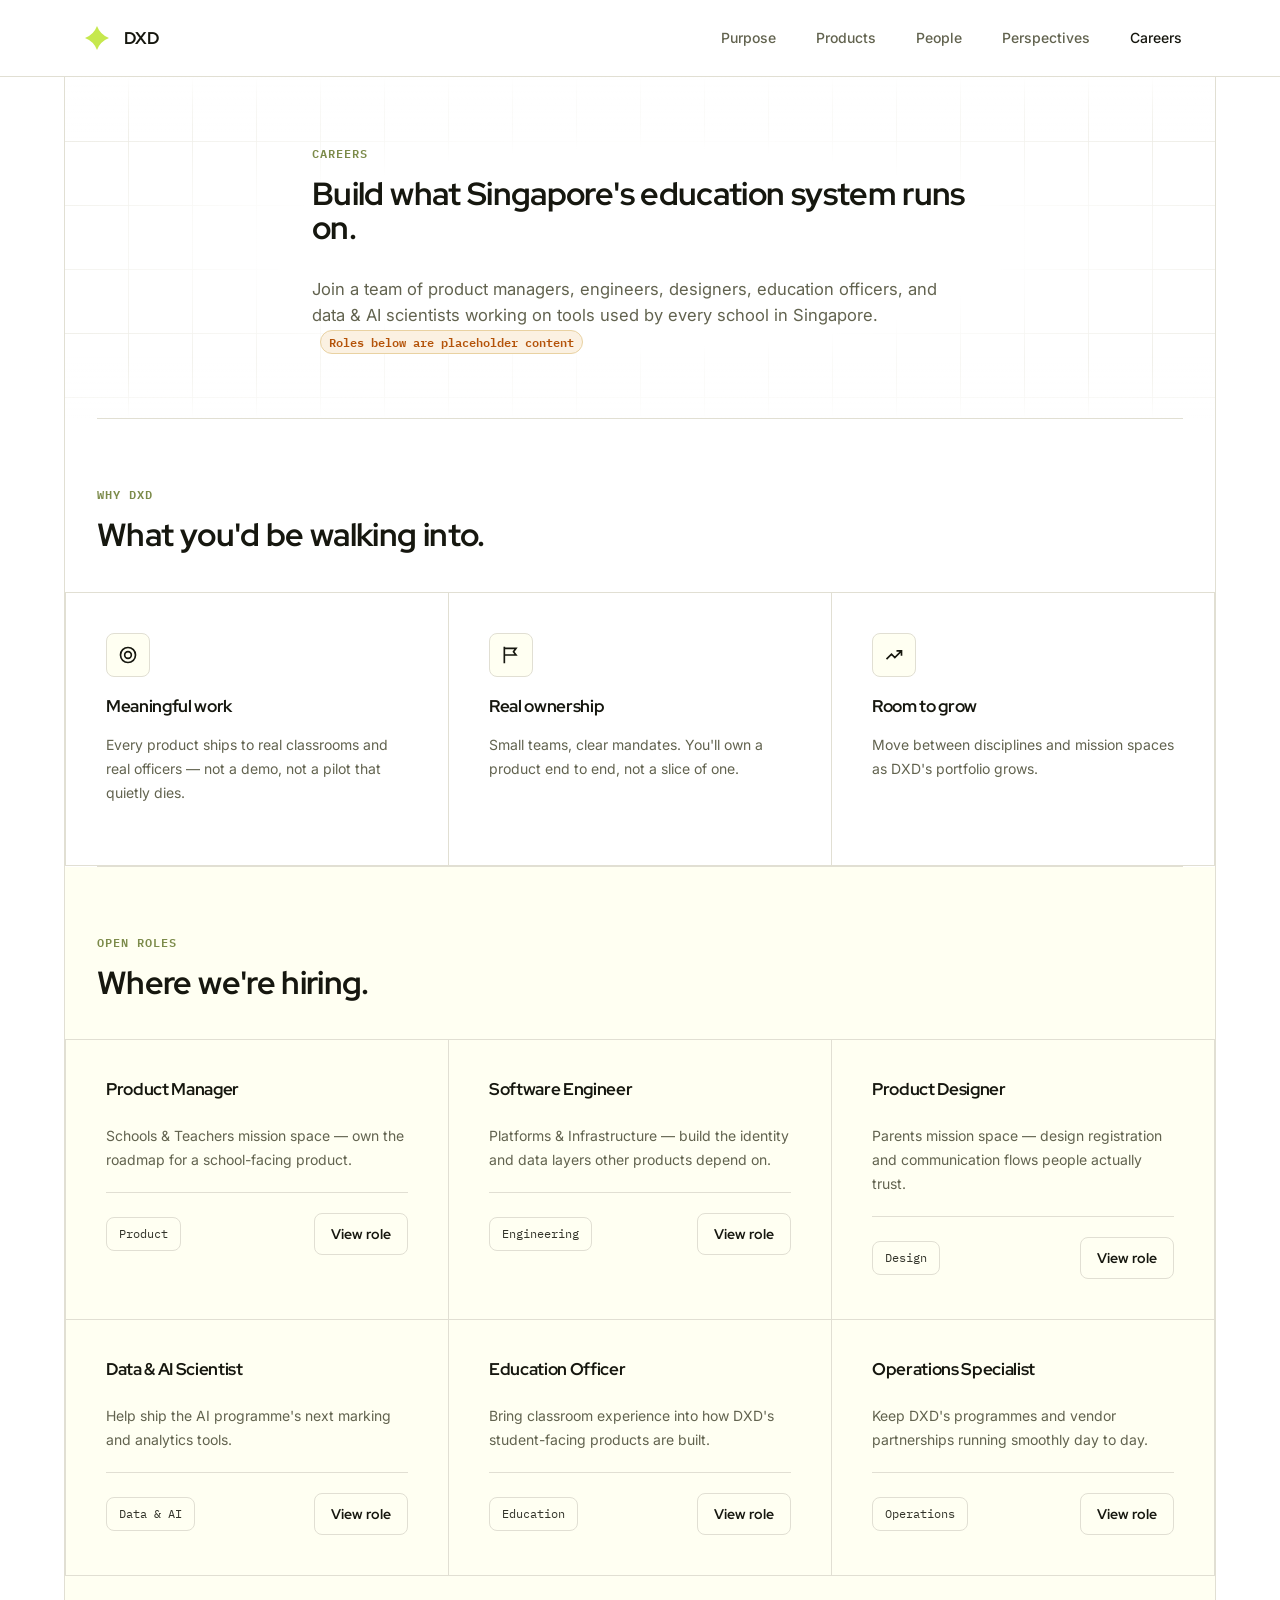
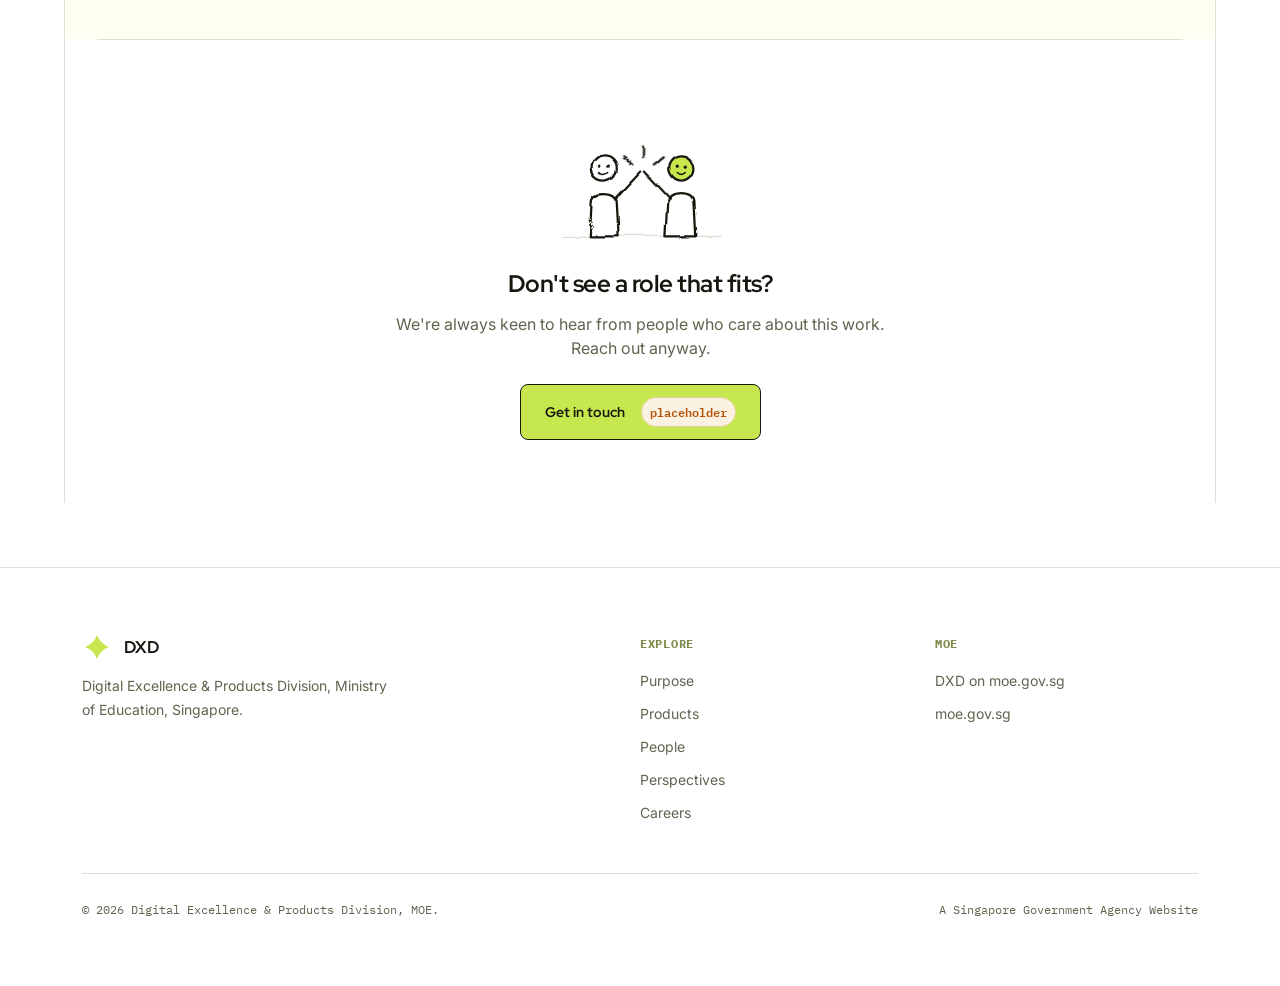
==== commit f4ae6877: "Replace hero mark with an animated quatrefoil construction diagram Adapted from a reference artifact" ====
--- a/careers.html
+++ b/careers.html
@@ -19,21 +19,43 @@
 <svg xmlns="http://www.w3.org/2000/svg" style="position:absolute; width:0; height:0; overflow:hidden" aria-hidden="true">
 
   <!-- ============ HERO MARK: compass / star, DXD's own geometric motif ============ -->
-  <symbol id="mark-compass" viewBox="0 0 240 240">
-    <circle cx="120" cy="120" r="108" fill="none" stroke="var(--border)" stroke-width="1.5"/>
-    <circle class="spin-slower" cx="120" cy="120" r="80" fill="none" stroke="var(--olive-line)" stroke-width="1.5" stroke-dasharray="2 8" stroke-linecap="round"/>
-
-    <g class="spin-slow" style="transform-origin:120px 120px">
-      <!-- four-point astroid star -->
-      <path d="M120 24 Q146,94 216,120 Q146,146 120,216 Q94,146 24,120 Q94,94 120,24 Z" fill="var(--lime)" stroke="var(--ink)" stroke-width="2.5" stroke-linejoin="round"/>
-      <!-- node circles at tips -->
-      <circle cx="120" cy="24" r="6" fill="var(--surface)" stroke="var(--ink)" stroke-width="2.5"/>
-      <circle cx="216" cy="120" r="6" fill="var(--surface)" stroke="var(--ink)" stroke-width="2.5"/>
-      <circle cx="120" cy="216" r="6" fill="var(--surface)" stroke="var(--ink)" stroke-width="2.5"/>
-      <circle cx="24" cy="120" r="6" fill="var(--surface)" stroke="var(--ink)" stroke-width="2.5"/>
-    </g>
-
-
+  <symbol id="mark-compass" viewBox="0 0 1000 1000">
+    <!-- construction axes -->
+    <line class="draw-line" style="--len:450" x1="500" y1="500" x2="50" y2="500" stroke="var(--olive)" stroke-width="6"/>
+    <line class="draw-line" style="--len:450; --delay:60ms" x1="500" y1="500" x2="950" y2="500" stroke="var(--olive)" stroke-width="6"/>
+    <line class="draw-line" style="--len:450; --delay:120ms" x1="500" y1="500" x2="500" y2="50" stroke="var(--olive)" stroke-width="6"/>
+    <line class="draw-line" style="--len:450; --delay:180ms" x1="500" y1="500" x2="500" y2="950" stroke="var(--olive)" stroke-width="6"/>
+
+    <!-- outer guide circle -->
+    <circle class="draw-line" style="--len:2828; --delay:280ms" cx="500" cy="500" r="450" fill="none" stroke="var(--olive)" stroke-width="5"/>
+
+    <!-- square guide -->
+    <path class="draw-line" style="--len:2546; --delay:480ms" d="M181.8 181.8 H818.2 V818.2 H181.8 Z" fill="none" stroke="var(--olive)" stroke-width="5"/>
+
+    <!-- diagonal guides -->
+    <line class="fade-up" style="animation-delay:680ms" x1="256.8" y1="256.8" x2="743.2" y2="743.2" stroke="var(--olive-line)" stroke-width="5" stroke-dasharray="12 14"/>
+    <line class="fade-up" style="animation-delay:680ms" x1="743.2" y1="256.8" x2="256.8" y2="743.2" stroke="var(--olive-line)" stroke-width="5" stroke-dasharray="12 14"/>
+
+    <!-- inner guide circle -->
+    <circle class="draw-line" style="--len:984; --delay:850ms" cx="500" cy="500" r="156.6" fill="none" stroke="var(--olive-line)" stroke-width="5"/>
+
+    <!-- inner diamond guide -->
+    <path class="fade-up" style="animation-delay:1000ms" d="M500 343.4 L656.6 500 L500 656.6 L343.4 500 Z" fill="none" stroke="var(--olive-line)" stroke-width="5" stroke-dasharray="12 14"/>
+
+    <!-- final mark: fill is not gated by the stroke-draw animation at all
+         (SVG fill ignores stroke-dashoffset), so it would otherwise be fully
+         opaque from frame one, silently covering every guide line that falls
+         inside its silhouette. Split into a stroke-only outline (draws in
+         normally) and a separately fill, timed to fade in only once the
+         outline finishes drawing. -->
+    <path class="fade-up" style="animation-delay:2550ms" d="M181.8 181.8 A394.1 394.1 0 0 0 818.2 181.8 A394.1 394.1 0 0 0 818.2 818.2 A394.1 394.1 0 0 0 181.8 818.2 A394.1 394.1 0 0 0 181.8 181.8" fill="var(--lime)" stroke="none"/>
+    <path class="draw-line" style="--len:2971; --delay:1150ms" d="M181.8 181.8 A394.1 394.1 0 0 0 818.2 181.8 A394.1 394.1 0 0 0 818.2 818.2 A394.1 394.1 0 0 0 181.8 818.2 A394.1 394.1 0 0 0 181.8 181.8" fill="none" stroke="var(--ink)" stroke-width="12" stroke-linecap="round" stroke-linejoin="round"/>
+
+    <!-- corner node dots -->
+    <circle class="doodle-pop" style="--pop-delay:2.4s" cx="181.8" cy="181.8" r="24" fill="var(--surface)" stroke="var(--ink)" stroke-width="9"/>
+    <circle class="doodle-pop" style="--pop-delay:2.5s" cx="818.2" cy="181.8" r="24" fill="var(--surface)" stroke="var(--ink)" stroke-width="9"/>
+    <circle class="doodle-pop" style="--pop-delay:2.6s" cx="818.2" cy="818.2" r="24" fill="var(--surface)" stroke="var(--ink)" stroke-width="9"/>
+    <circle class="doodle-pop" style="--pop-delay:2.7s" cx="181.8" cy="818.2" r="24" fill="var(--surface)" stroke="var(--ink)" stroke-width="9"/>
   </symbol>
 
   <!-- ============ Build & deliver: monitor + stacked blocks ============ -->
--- a/css/tokens.css
+++ b/css/tokens.css
@@ -28,12 +28,27 @@
   --text-xs: 12px;
   --text-sm: 14px;
   --text-base: 16px;
-  --text-lg: 20px;
-  --text-xl: 24px;
-  --text-2xl: 32px;
-  --text-3xl: 48px;
-  --text-4xl: 68px;
+  /* text-lg and up are fluid, interpolating between their min size at a
+     768px viewport and their max size at a 1600px viewport (a generous
+     "wide desktop" reference) — so a ~1024-1440px laptop screen (Windows
+     or Mac) sits partway through the ramp and gets a genuinely smaller
+     scale, not the same maxed-out size a 1600px+ monitor gets. An earlier
+     version of these formulas capped out by ~700-1080px, which is why a
+     typical laptop viewport still rendered full desktop-max type — that's
+     what this fixes. Mobile has its own overrides below 767px. */
+  --text-lg: clamp(16px, 0.12vw + 15.08px, 17px);
+  --text-xl: clamp(18px, 0.24vw + 16.16px, 20px);
+  --text-2xl: clamp(22px, 0.48vw + 18.31px, 26px);
+  --text-3xl: clamp(26px, 1.2vw + 16.77px, 36px);
+  --text-4xl: clamp(34px, 2.16vw + 17.38px, 52px);
   --leading-base: 24px;
+
+  /* Fluid section-level padding, same 768-1600px ramp as the type scale
+     above, so vertical density eases down through the laptop range instead
+     of staying at its 900px-breakpoint value all the way to 1600px+. */
+  --fluid-pad-xl: clamp(56px, 3.61vw + 28.31px, 86px); /* section default, hero-left top */
+  --fluid-pad-lg: clamp(48px, 2.89vw + 25.85px, 72px); /* .tight, hero-left bottom */
+  --fluid-pad-md: clamp(44px, 1.68vw + 31.08px, 58px); /* split-row cell padding */
 
   /* Spacing (4px base) */
   --space-1: 4px;
@@ -50,9 +65,9 @@
   --space-24: 96px;
 
   /* Layout */
-  --max-content-width: 1280px;
+  --max-content-width: 1180px;
   --gutter: var(--space-4);
-  --margin: var(--space-6);
+  --margin: var(--space-8);
   --radius: 14px;
   --radius-sm: 8px;
   --radius-pill: 999px;
--- a/css/base.css
+++ b/css/base.css
@@ -1,5 +1,10 @@
 * { box-sizing: border-box; }
-html, body { margin: 0; padding: 0; }
+/* overflow-x:hidden is a deliberate safety net, not a fix for a known cause:
+   Windows browsers reserve real layout width for a non-overlay scrollbar
+   (macOS overlays it), so a sub-pixel or font-metric overflow that's
+   invisible here can force a horizontal scrollbar — and a zoom-out — on
+   Windows. This guarantees the page never does that, whatever the source. */
+html, body { margin: 0; padding: 0; overflow-x: hidden; }
 
 body {
   font-family: var(--font-family);
@@ -25,8 +30,12 @@
    than the raw viewport, so separate sections read as one continuous,
    structured page instead of stacked, disconnected blocks. Off below 900px,
    where there's no room for a frame plus the container's own gutter. */
-.canvas { max-width: var(--max-content-width); margin: 0 auto; border-left: 1px solid var(--border); border-right: 1px solid var(--border); }
-@media (max-width: 900px) { .canvas { border-left: none; border-right: none; } }
+/* width:90% (rather than defaulting to 100%) guarantees a visible outer
+   gutter at every viewport width, not just above max-width — so the frame
+   never sits flush against the browser edge, regardless of exact viewport
+   px or platform-level display scaling. */
+.canvas { width: 90%; max-width: var(--max-content-width); margin: 0 auto; border-left: 1px solid var(--border); border-right: 1px solid var(--border); }
+@media (max-width: 900px) { .canvas { width: 100%; border-left: none; border-right: none; } }
 
 h1, h2, h3, h4 {
   margin: 0;
@@ -61,10 +70,22 @@
   position: relative;
   overflow: hidden;
   background-image:
-    linear-gradient(color-mix(in srgb, var(--border) 40%, transparent) 1px, transparent 1px),
-    linear-gradient(90deg, color-mix(in srgb, var(--border) 40%, transparent) 1px, transparent 1px);
+    linear-gradient(color-mix(in srgb, var(--border) 75%, transparent) 1px, transparent 1px),
+    linear-gradient(90deg, color-mix(in srgb, var(--border) 75%, transparent) 1px, transparent 1px);
   background-size: 64px 64px;
-  background-position: center top;
+  /* The vertical-line layer's x position is deliberately NOT "center": for a
+     repeating 64px tile, background-position:center places the MIDPOINT
+     BETWEEN two grid lines at the container's center — never a line itself
+     (lines land 32px to either side). That's fine on its own, but wherever
+     a real structural divider (e.g. .hero-left's border-right) sits at the
+     true center, it used to end up next to a faint, independent grid line
+     32px away rather than merging with it — reading as one broken, offset
+     line near the edges where the grid fades. Shifting by half a tile
+     (50% + 32px, i.e. one full period off from centering the gap) puts an
+     actual grid line exactly at 50%, so it coincides with — rather than
+     shadows — any centered structural divider. Keep this offset if the
+     tile size (64px) ever changes: it must stay exactly half of it. */
+  background-position: center top, calc(50% + 32px) top;
 }
 .blueprint::before {
   content: "";
@@ -99,7 +120,6 @@
 .nav-links { position: relative; display: flex; align-items: center; gap: var(--space-2); list-style: none; margin: 0; padding: 0; }
 .nav-links a {
   position: relative;
-  z-index: 1;
   display: inline-block;
   font-size: var(--text-sm); font-weight: 500; color: var(--muted-foreground);
   transition: color var(--duration-state) var(--ease-standard);
@@ -107,27 +127,25 @@
 }
 .nav-links a:hover, .nav-links a[aria-current="page"] { color: var(--ink); }
 
-/* Sliding pill: a single element main.js glides behind whichever link is
-   hovered (or the current page, at rest) via transform + width — see
-   the "Sliding pill nav indicator" block in main.js. */
-.nav-pill {
+/* Lime underline: collapsed to the link's horizontal center at rest,
+   expands out to the text edges on hover and stays out for the current
+   page — a plain CSS left/right transition, no JS needed. */
+.nav-links a::after {
+  content: "";
   position: absolute;
-  top: 50%; left: 0;
-  height: 32px; margin-top: -16px;
+  left: 50%; right: 50%;
+  bottom: 4px;
+  height: 2px;
   background: var(--lime);
-  border-radius: var(--radius-pill);
-  opacity: 0;
-  pointer-events: none;
-  transition: transform var(--duration-entrance) var(--ease-standard), width var(--duration-entrance) var(--ease-standard), opacity var(--duration-state) var(--ease-standard);
-}
-.nav-pill.visible { opacity: 1; }
+  transition: left var(--duration-state) var(--ease-standard), right var(--duration-state) var(--ease-standard);
+}
+.nav-links a:hover::after { left: var(--space-4); right: var(--space-4); }
 
 .nav-toggle { display: none; background: none; border: none; cursor: pointer; padding: var(--space-2); color: var(--foreground); }
 .nav-toggle svg { width: 24px; height: 24px; }
 
 @media (max-width: 767px) {
   .nav-toggle { display: block; }
-  .nav-pill { display: none; }
   .nav-links {
     position: fixed; inset: 76px 0 0 0; flex-direction: column; align-items: stretch; background: var(--background);
     padding: var(--space-6) var(--margin); gap: var(--space-2);
@@ -135,6 +153,7 @@
     transition: opacity var(--duration-entrance) var(--ease-standard), transform var(--duration-entrance) var(--ease-standard);
   }
   .nav-links.open { opacity: 1; transform: translateY(0); pointer-events: auto; }
+  .nav-links a::after { display: none; }
   .nav-links a { padding: var(--space-3) 0; border-bottom: 1px solid var(--border); width: 100%; }
 }
 
@@ -142,8 +161,8 @@
 /* .rule-major marks a genuine change of topic (e.g. mission → products →
    team) and draws in on scroll as a deliberate anchor point. It's used
    sparingly — most of the page's structure still comes from the plain 1px
-   hairlines (.section-border-t/b, .divider-grid, .stat-row), which stay
-   static and mark minor, same-kind divisions. */
+   hairlines (.section-border-t/b, .divider-grid), which stay static and
+   mark minor, same-kind divisions. */
 .rule-major {
   width: calc(100% - var(--margin) * 2);
   max-width: var(--max-content-width);
@@ -203,8 +222,8 @@
 .btn-ghost:hover { border-color: var(--ink); transform: translateY(-1px); }
 
 /* ---------- Sections ---------- */
-section { padding: var(--space-24) 0; }
-section.tight { padding: var(--space-20) 0; }
+section { padding: var(--fluid-pad-xl) 0; }
+section.tight { padding: var(--fluid-pad-lg) 0; }
 .section-border-t { border-top: 1px solid var(--border); }
 .section-border-b { border-bottom: 1px solid var(--border); }
 .on-surface { background: var(--surface-2); }
@@ -219,10 +238,14 @@
 .hero-grid {
   display: grid;
   grid-template-columns: 1fr 1fr;
-  min-height: 560px;
-}
-.hero-left { padding: var(--space-24) var(--space-10) var(--space-20) 0; display: flex; flex-direction: column; justify-content: center; border-right: 1px solid var(--border); }
-.hero-right { position: relative; display: flex; align-items: center; justify-content: center; }
+  min-height: clamp(340px, 32vw, 460px);
+}
+.hero-left { padding: var(--fluid-pad-xl) var(--space-10) var(--fluid-pad-lg) 0; display: flex; flex-direction: column; justify-content: center; border-right: 1px solid var(--border); min-width: 0; }
+/* min-width:0 overrides the flex/grid item default (min-width:auto, i.e.
+   "don't shrink below your content's natural size") — without it, a column
+   holding an SVG or long text can silently force the whole row, and the
+   .canvas frame around it, wider than the viewport on a narrower screen. */
+.hero-right { position: relative; display: flex; align-items: center; justify-content: center; min-width: 0; }
 .lede { font-size: var(--text-lg); line-height: 1.55; margin-top: var(--space-8); color: var(--muted-foreground); }
 .hero p.lede { max-width: 480px; }
 .hero-actions { display: flex; gap: var(--space-3); margin-top: var(--space-8); flex-wrap: wrap; }
@@ -240,10 +263,11 @@
   border-bottom: 1px solid var(--border);
 }
 .split-row > div {
-  padding: var(--space-16) var(--space-10);
+  padding: var(--fluid-pad-md) var(--space-10);
   display: flex;
   flex-direction: column;
   justify-content: center;
+  min-width: 0;
 }
 .split-row .split-media {
   border-right: 1px solid var(--border);
@@ -255,6 +279,10 @@
 .split-row.reverse > div { direction: ltr; }
 .split-row.reverse .split-media { border-right: none; border-left: 1px solid var(--border); }
 .split-tag { font-family: var(--font-mono); font-size: var(--text-xs); font-weight: 600; color: var(--olive); text-transform: uppercase; letter-spacing: 0.08em; margin-bottom: var(--space-3); }
+/* A small scale bump on just the numeral — enough typographic contrast to
+   break three otherwise-identical split-rows out of pure repetition,
+   without touching the grid or proportions. */
+.split-num { font-size: 1.6em; color: var(--ink); letter-spacing: 0; }
 .split-row h3 { font-size: var(--text-2xl); margin-bottom: var(--space-4); }
 .split-row p { font-size: var(--text-base); }
 .split-row .why { margin-top: var(--space-4); }
@@ -277,6 +305,7 @@
 .divider-grid.cols-4 { grid-template-columns: repeat(4, 1fr); }
 .divider-grid > div {
   padding: var(--space-10);
+  min-width: 0;
   border-right: 1px solid var(--border);
   border-bottom: 1px solid var(--border);
   transition: background var(--duration-state) var(--ease-standard);
@@ -330,13 +359,6 @@
 }
 html.dark .placeholder-badge { background: #2A2110; border-color: #4A3A16; }
 
-/* ---------- Stats ---------- */
-.stat-row { display: grid; grid-template-columns: repeat(4, 1fr); border-top: 1px solid var(--border); border-left: 1px solid var(--border); }
-.stat-row > div { padding: var(--space-8); border-right: 1px solid var(--border); border-bottom: 1px solid var(--border); }
-.stat-value { font-family: var(--font-display); font-size: var(--text-3xl); font-weight: 700; font-variant-numeric: tabular-nums; }
-.stat-label { font-size: var(--text-sm); color: var(--muted-foreground); margin-top: var(--space-2); }
-@media (max-width: 767px) { .stat-row { grid-template-columns: repeat(2, 1fr); } }
-
 /* ---------- Simple bordered card (used sparingly: products filter cards, people, stories) ---------- */
 .card {
   background: var(--surface); border: 1px solid var(--border); border-radius: var(--radius);
@@ -373,6 +395,7 @@
 /* ---------- Footer ---------- */
 .site-footer { border-top: 1px solid var(--border); padding: var(--space-16) 0; margin-top: var(--space-16); }
 .footer-grid { display: grid; grid-template-columns: 2fr 1fr 1fr; gap: var(--space-8); }
+.footer-grid > div { min-width: 0; }
 .footer-cols-title { font-family: var(--font-mono); font-size: var(--text-xs); text-transform: uppercase; letter-spacing: 0.06em; font-weight: 700; margin-bottom: var(--space-3); color: var(--olive); }
 .footer-links { list-style: none; margin: 0; padding: 0; display: flex; flex-direction: column; gap: var(--space-2); }
 .footer-links a { font-size: var(--text-sm); color: var(--muted-foreground); }
@@ -386,6 +409,7 @@
 
 /* ---------- Utility ---------- */
 .section-head { display: flex; justify-content: space-between; align-items: flex-end; margin-bottom: var(--space-10); gap: var(--space-6); flex-wrap: wrap; }
+.section-head > * { min-width: 0; }
 .section-head p { max-width: 480px; }
 
 /* ---------- Illustration animation ---------- */
@@ -580,16 +604,6 @@
 [data-parallax] { will-change: transform; }
 .hero-right[data-parallax] { transition: transform 60ms linear; }
 
-/* ---------- Stats: number scale-in + label rise (see main.js) ---------- */
-.stat-value {
-  opacity: 0;
-  transform: scale(.82);
-  transition: opacity 520ms var(--ease-standard), transform 520ms var(--ease-standard);
-}
-.stat-value.in-view { opacity: 1; transform: scale(1); }
-.stat-label { opacity: 0; transform: translateY(10px); transition: opacity 480ms var(--ease-standard) 140ms, transform 480ms var(--ease-standard) 140ms; }
-.stat-row > div.in-view .stat-label { opacity: 1; transform: translateY(0); }
-
 /* ---------- Featured products: richer hover ---------- */
 .divider-grid h3 a { display: inline-block; transition: transform var(--duration-state) var(--ease-standard); }
 .divider-grid > div:hover h3 a { transform: translateX(3px); }
@@ -607,7 +621,6 @@
   .hero-mark-wrap { transition: none !important; }
   [class*="reveal"] { transition: none !important; opacity: 1 !important; transform: none !important; }
   .reveal-mask > span { transition: none !important; transform: none !important; }
-  .stat-value, .stat-label { transition: none !important; opacity: 1 !important; transform: none !important; }
   /* Excludes [data-parallax-base] — an element with a static base transform
      (e.g. one that also needs centering) needs to keep it; JS never
      overwrites it under reduced motion anyway since the parallax loop never starts. */
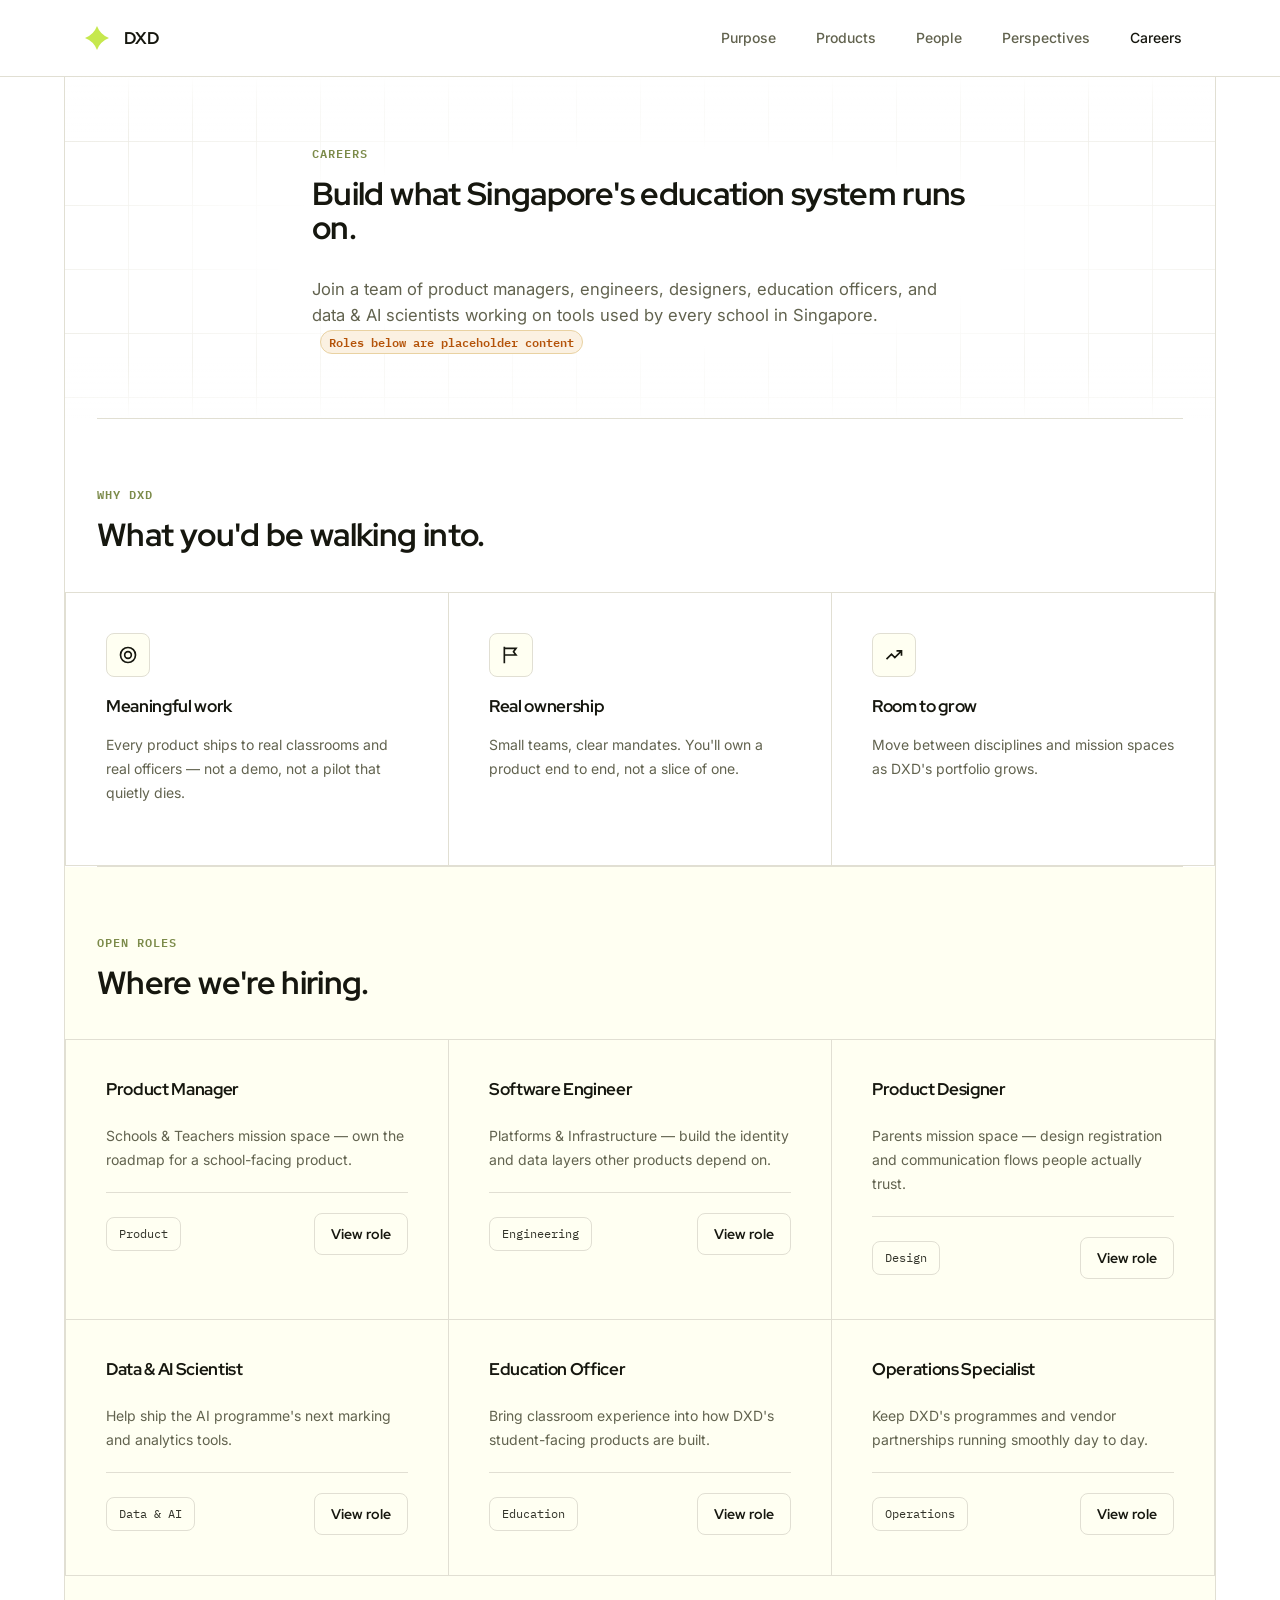
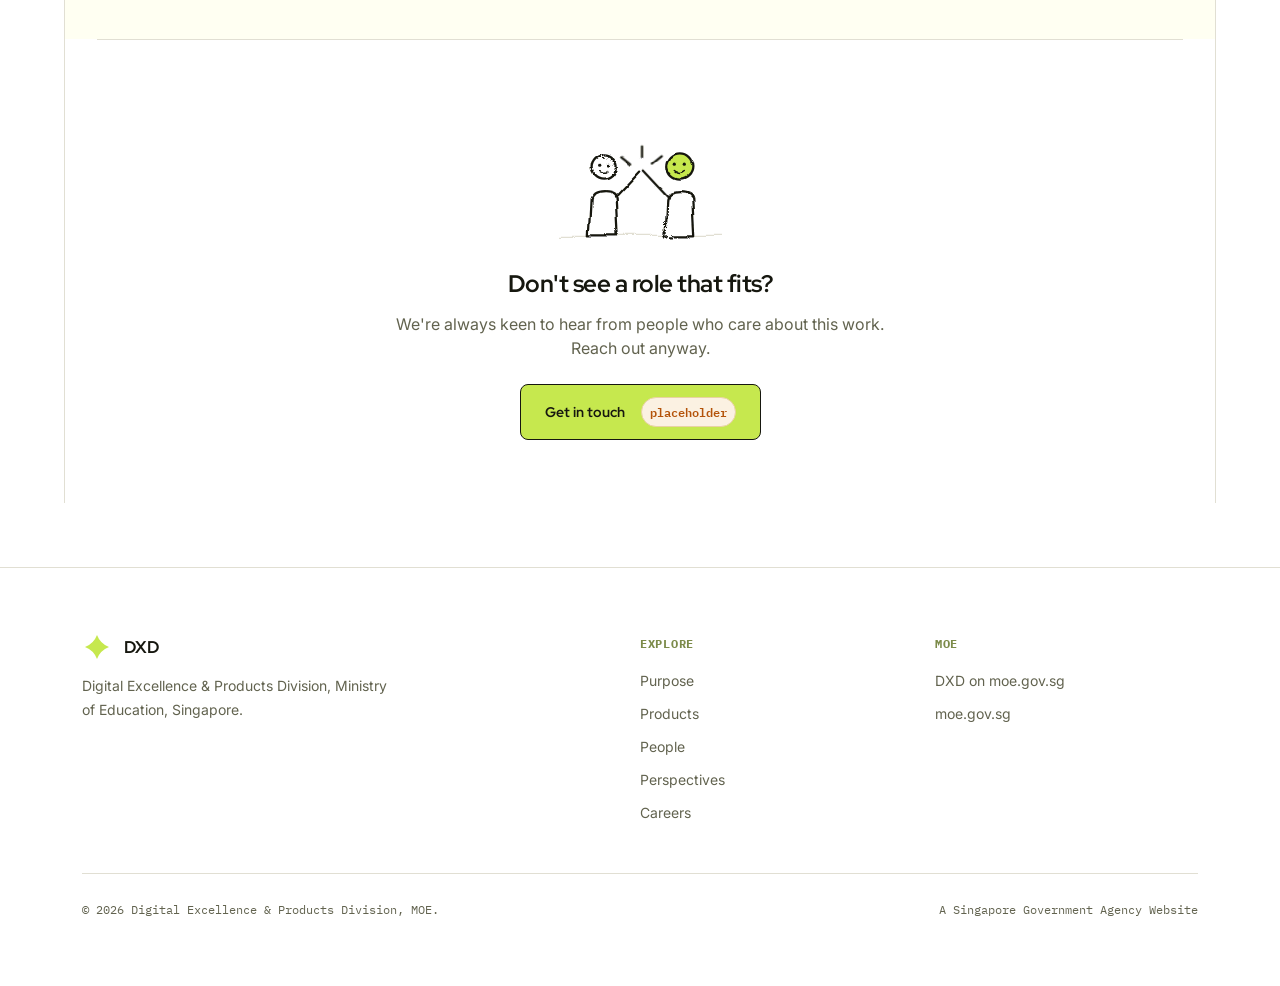
==== commit e280b368: "Use the reference hero-mark animation as-is, just displayed smaller Rebuilt mark-compass as a faithf" ====
--- a/careers.html
+++ b/careers.html
@@ -20,42 +20,52 @@
 
   <!-- ============ HERO MARK: compass / star, DXD's own geometric motif ============ -->
   <symbol id="mark-compass" viewBox="0 0 1000 1000">
+    <defs>
+      <mask id="mDiag" maskUnits="userSpaceOnUse" x="0" y="0" width="1000" height="1000">
+        <line class="mc-mk mc-d" style="--mc-len:688; --mc-dur:.9s; --mc-delay:5s" x1="256.8" y1="256.8" x2="743.2" y2="743.2"/>
+        <line class="mc-mk mc-d" style="--mc-len:688; --mc-dur:.9s; --mc-delay:5s" x1="743.2" y1="256.8" x2="256.8" y2="743.2"/>
+      </mask>
+      <mask id="mDia" maskUnits="userSpaceOnUse" x="0" y="0" width="1000" height="1000">
+        <path class="mc-mk mc-d" style="--mc-len:886; --mc-dur:.9s; --mc-delay:6.7s" d="M500 343.4 L656.6 500 L500 656.6 L343.4 500 Z"/>
+      </mask>
+    </defs>
+
     <!-- construction axes -->
-    <line class="draw-line" style="--len:450" x1="500" y1="500" x2="50" y2="500" stroke="var(--olive)" stroke-width="6"/>
-    <line class="draw-line" style="--len:450; --delay:60ms" x1="500" y1="500" x2="950" y2="500" stroke="var(--olive)" stroke-width="6"/>
-    <line class="draw-line" style="--len:450; --delay:120ms" x1="500" y1="500" x2="500" y2="50" stroke="var(--olive)" stroke-width="6"/>
-    <line class="draw-line" style="--len:450; --delay:180ms" x1="500" y1="500" x2="500" y2="950" stroke="var(--olive)" stroke-width="6"/>
+    <line class="mc-c mc-d" style="--mc-len:451; --mc-dur:1s; --mc-delay:.5s" x1="500" y1="500" x2="50" y2="500"/>
+    <line class="mc-c mc-d" style="--mc-len:451; --mc-dur:1s; --mc-delay:.5s" x1="500" y1="500" x2="950" y2="500"/>
+    <line class="mc-c mc-d" style="--mc-len:451; --mc-dur:1s; --mc-delay:.5s" x1="500" y1="500" x2="500" y2="50"/>
+    <line class="mc-c mc-d" style="--mc-len:451; --mc-dur:1s; --mc-delay:.5s" x1="500" y1="500" x2="500" y2="950"/>
 
     <!-- outer guide circle -->
-    <circle class="draw-line" style="--len:2828; --delay:280ms" cx="500" cy="500" r="450" fill="none" stroke="var(--olive)" stroke-width="5"/>
+    <circle class="mc-c mc-d" style="--mc-len:2828; --mc-dur:1.6s; --mc-delay:1.4s" cx="500" cy="500" r="450" transform="rotate(-90 500 500)"/>
 
     <!-- square guide -->
-    <path class="draw-line" style="--len:2546; --delay:480ms" d="M181.8 181.8 H818.2 V818.2 H181.8 Z" fill="none" stroke="var(--olive)" stroke-width="5"/>
-
-    <!-- diagonal guides -->
-    <line class="fade-up" style="animation-delay:680ms" x1="256.8" y1="256.8" x2="743.2" y2="743.2" stroke="var(--olive-line)" stroke-width="5" stroke-dasharray="12 14"/>
-    <line class="fade-up" style="animation-delay:680ms" x1="743.2" y1="256.8" x2="256.8" y2="743.2" stroke="var(--olive-line)" stroke-width="5" stroke-dasharray="12 14"/>
+    <path class="mc-c mc-d" style="--mc-len:2546; --mc-dur:1.5s; --mc-delay:2.9s" d="M181.8 181.8 H818.2 V818.2 H181.8 Z"/>
+
+    <!-- diagonal guides: a moving mask (mc-mk) draws itself along the
+         diagonal, and wherever it's opaque the dashed line underneath
+         shows through — a progressive dash-reveal, not a plain fade. -->
+    <g mask="url(#mDiag)">
+      <line class="mc-dash" x1="256.8" y1="256.8" x2="743.2" y2="743.2"/>
+      <line class="mc-dash" x1="743.2" y1="256.8" x2="256.8" y2="743.2"/>
+    </g>
 
     <!-- inner guide circle -->
-    <circle class="draw-line" style="--len:984; --delay:850ms" cx="500" cy="500" r="156.6" fill="none" stroke="var(--olive-line)" stroke-width="5"/>
-
-    <!-- inner diamond guide -->
-    <path class="fade-up" style="animation-delay:1000ms" d="M500 343.4 L656.6 500 L500 656.6 L343.4 500 Z" fill="none" stroke="var(--olive-line)" stroke-width="5" stroke-dasharray="12 14"/>
-
-    <!-- final mark: fill is not gated by the stroke-draw animation at all
-         (SVG fill ignores stroke-dashoffset), so it would otherwise be fully
-         opaque from frame one, silently covering every guide line that falls
-         inside its silhouette. Split into a stroke-only outline (draws in
-         normally) and a separately fill, timed to fade in only once the
-         outline finishes drawing. -->
-    <path class="fade-up" style="animation-delay:2550ms" d="M181.8 181.8 A394.1 394.1 0 0 0 818.2 181.8 A394.1 394.1 0 0 0 818.2 818.2 A394.1 394.1 0 0 0 181.8 818.2 A394.1 394.1 0 0 0 181.8 181.8" fill="var(--lime)" stroke="none"/>
-    <path class="draw-line" style="--len:2971; --delay:1150ms" d="M181.8 181.8 A394.1 394.1 0 0 0 818.2 181.8 A394.1 394.1 0 0 0 818.2 818.2 A394.1 394.1 0 0 0 181.8 818.2 A394.1 394.1 0 0 0 181.8 181.8" fill="none" stroke="var(--ink)" stroke-width="12" stroke-linecap="round" stroke-linejoin="round"/>
+    <circle class="mc-c-soft mc-d" style="--mc-len:984; --mc-dur:1s; --mc-delay:5.8s" cx="500" cy="500" r="156.6" transform="rotate(-90 500 500)"/>
+
+    <!-- inner diamond guide: same moving-mask reveal as the diagonals -->
+    <g mask="url(#mDia)">
+      <path class="mc-dash" d="M500 343.4 L656.6 500 L500 656.6 L343.4 500 Z"/>
+    </g>
+
+    <!-- final mark: stroke-only outline, no fill, as designed -->
+    <path class="mc-logo mc-d" style="--mc-len:2971; --mc-dur:3.2s; --mc-delay:7.7s; animation-timing-function:cubic-bezier(.45,0,.55,1)" d="M181.8 181.8 A394.1 394.1 0 0 0 818.2 181.8 A394.1 394.1 0 0 0 818.2 818.2 A394.1 394.1 0 0 0 181.8 818.2 A394.1 394.1 0 0 0 181.8 181.8"/>
 
     <!-- corner node dots -->
-    <circle class="doodle-pop" style="--pop-delay:2.4s" cx="181.8" cy="181.8" r="24" fill="var(--surface)" stroke="var(--ink)" stroke-width="9"/>
-    <circle class="doodle-pop" style="--pop-delay:2.5s" cx="818.2" cy="181.8" r="24" fill="var(--surface)" stroke="var(--ink)" stroke-width="9"/>
-    <circle class="doodle-pop" style="--pop-delay:2.6s" cx="818.2" cy="818.2" r="24" fill="var(--surface)" stroke="var(--ink)" stroke-width="9"/>
-    <circle class="doodle-pop" style="--pop-delay:2.7s" cx="181.8" cy="818.2" r="24" fill="var(--surface)" stroke="var(--ink)" stroke-width="9"/>
+    <circle class="mc-pt node-in" style="--pop-delay:4.4s" cx="181.8" cy="181.8" r="12"/>
+    <circle class="mc-pt node-in" style="--pop-delay:4.55s" cx="818.2" cy="181.8" r="12"/>
+    <circle class="mc-pt node-in" style="--pop-delay:4.7s" cx="818.2" cy="818.2" r="12"/>
+    <circle class="mc-pt node-in" style="--pop-delay:4.85s" cx="181.8" cy="818.2" r="12"/>
   </symbol>
 
   <!-- ============ Build & deliver: monitor + stacked blocks ============ -->
--- a/css/base.css
+++ b/css/base.css
@@ -479,6 +479,46 @@
   100% { transform: scale(1); }
 }
 
+/* .node-in: a precise, non-bouncy alternative to .doodle-pop — for elements
+   that are part of a technical/construction diagram (the hero mark) rather
+   than a hand-drawn doodle. No overshoot, no ambient pulse afterward: it
+   appears once and stays put. */
+.node-in {
+  transform-box: fill-box;
+  transform-origin: center;
+  animation: nodeIn 320ms var(--ease-standard) var(--pop-delay, 0ms) both;
+  animation-play-state: var(--illus-play, running);
+}
+@keyframes nodeIn {
+  from { opacity: 0; transform: scale(.5); }
+  to { opacity: 1; transform: scale(1); }
+}
+
+/* ---------- Hero mark: faithful port of the reference construction
+   animation — its own colors, stroke weights, timing/easing and the
+   moving-mask technique that progressively reveals the dashed diagonal/
+   diamond guides, kept as designed rather than adapted to DXD's tokens.
+   Two deliberate exceptions: no background grid tile (the hero already
+   sits inside .blueprint's own grid — a second one here would double up)
+   and it plays once on scroll into view via the site's existing
+   --illus-play gate, rather than the original's own run/replay/loop
+   demo chrome, which has no equivalent on a page a visitor scrolls past. */
+.mc-c { fill: none; stroke: #7a8c55; stroke-width: 2; stroke-linecap: butt; }
+.mc-c-soft { fill: none; stroke: #a3ab8e; stroke-width: 1.6; }
+.mc-dash { fill: none; stroke: #8e9a70; stroke-width: 1.5; stroke-dasharray: 6 7; }
+.mc-mk { fill: none; stroke: #fff; stroke-width: 10; stroke-linecap: round; }
+.mc-logo { fill: none; stroke: #bce462; stroke-width: 12; stroke-linecap: round; stroke-linejoin: round; }
+.mc-pt { fill: #fff; stroke: #6e7f48; stroke-width: 2.2; }
+
+.mc-d {
+  --mc-ease: cubic-bezier(.65, 0, .35, 1);
+  stroke-dasharray: var(--mc-len) var(--mc-len);
+  stroke-dashoffset: var(--mc-len);
+  animation: mcDraw var(--mc-dur) var(--mc-ease) var(--mc-delay) both;
+  animation-play-state: var(--illus-play, running);
+}
+@keyframes mcDraw { to { stroke-dashoffset: 0; } }
+
 .doodle-react {
   transform-box: fill-box;
   transform-origin: var(--react-origin, center);
@@ -504,8 +544,6 @@
 .fade-up { animation: fadeUp var(--duration-entrance) var(--ease-standard) both; }
 @keyframes fadeUp { from { opacity: 0; transform: translateY(6px); } to { opacity: 1; transform: translateY(0); } }
 
-/* ---------- Hero mark: cursor parallax (see main.js) ---------- */
-.hero-right { perspective: 900px; }
 .hero-mark-wrap {
   /* Explicit width so the svg's percentage-based width below has a definite
      ancestor to resolve against — without this the wrap shrink-fits its
@@ -515,9 +553,6 @@
   display: flex;
   align-items: center;
   justify-content: center;
-  transition: transform 500ms var(--ease-standard);
-  transform-style: preserve-3d;
-  will-change: transform;
 }
 .hero-mark-wrap svg {
   /* Nudges the mark to sit centered within the blueprint grid cell it
@@ -617,8 +652,8 @@
 @media (prefers-reduced-motion: reduce) {
   .draw-line, .float-slow, .float-slower, .spin-slow, .spin-slower, .pulse-soft, .fade-up,
   .hero-headline > span, .hero-enter-eyebrow, .hero-enter-lede, .hero-enter-actions,
-  .doodle-pop, .doodle-react, .icon-redraw :is(path, circle, rect) { animation: none !important; opacity: 1 !important; transform: none !important; stroke-dashoffset: 0 !important; }
-  .hero-mark-wrap { transition: none !important; }
+  .doodle-pop, .doodle-react, .node-in, .icon-redraw :is(path, circle, rect) { animation: none !important; opacity: 1 !important; transform: none !important; stroke-dashoffset: 0 !important; }
+  .mc-d { animation: none !important; stroke-dashoffset: 0 !important; }
   [class*="reveal"] { transition: none !important; opacity: 1 !important; transform: none !important; }
   .reveal-mask > span { transition: none !important; transform: none !important; }
   /* Excludes [data-parallax-base] — an element with a static base transform
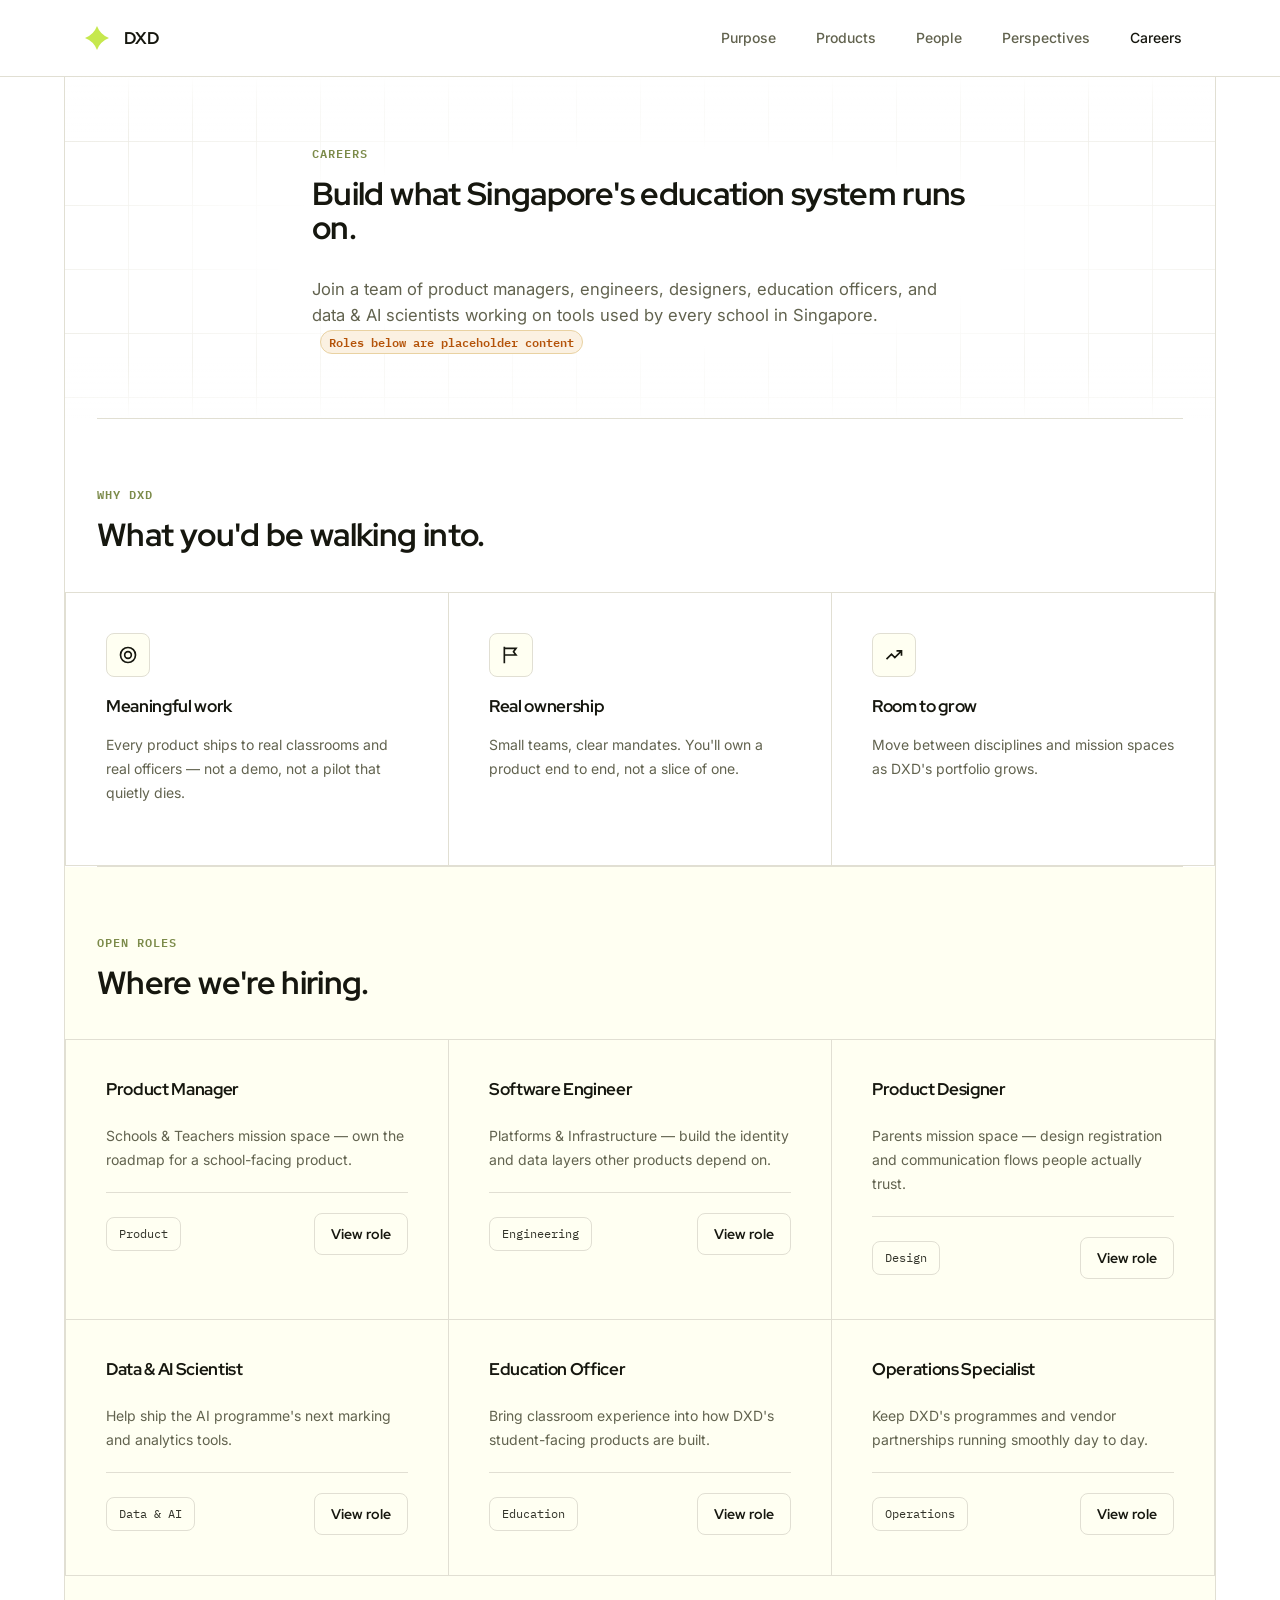
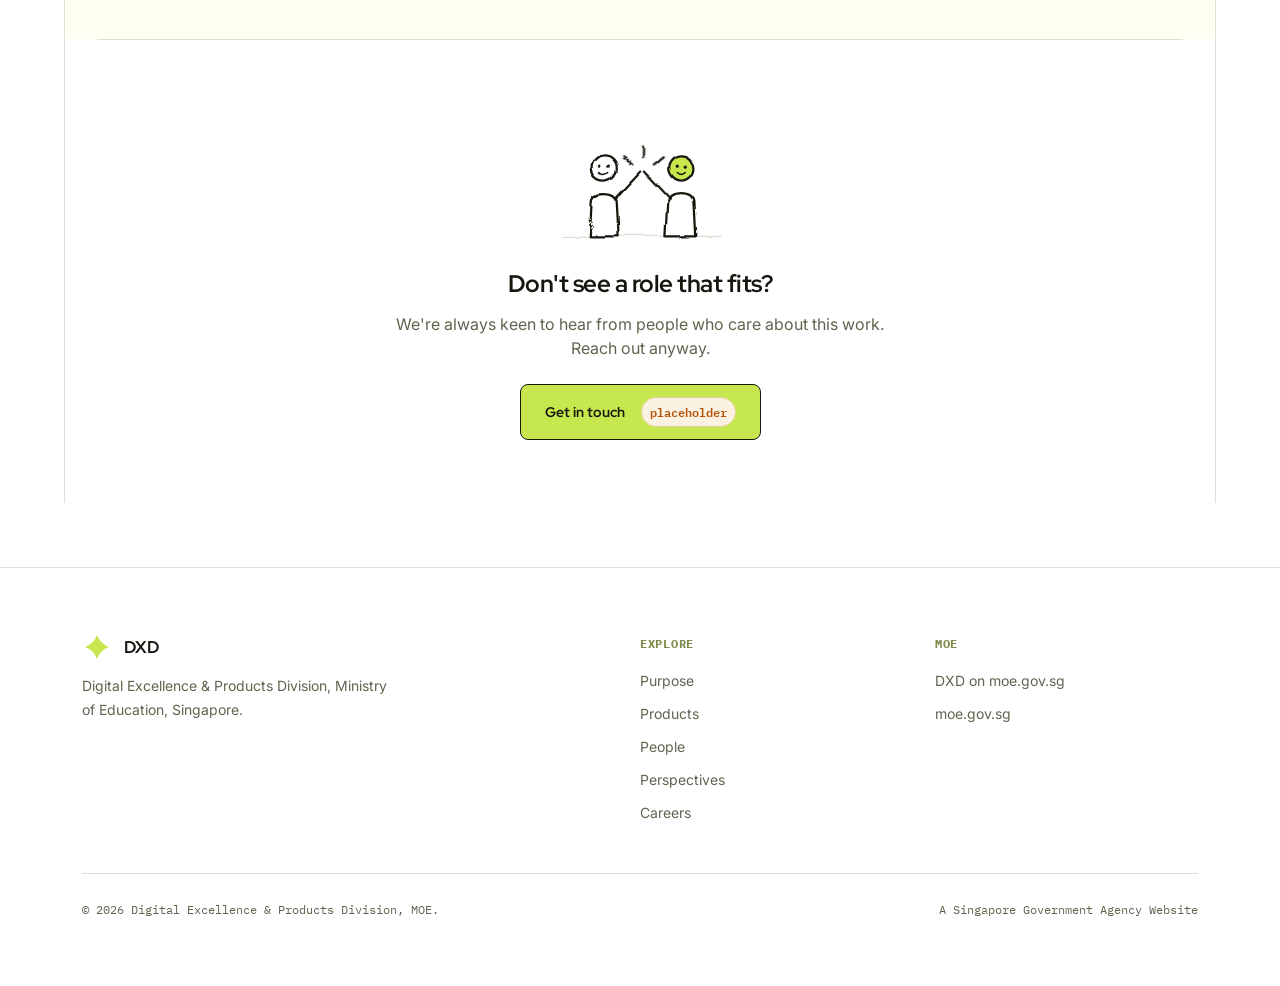
==== commit 0195c03b: "Compress hero mark construction timing from ~11s to under 3s The full sequence, ported faithfully fr" ====
--- a/careers.html
+++ b/careers.html
@@ -22,25 +22,25 @@
   <symbol id="mark-compass" viewBox="0 0 1000 1000">
     <defs>
       <mask id="mDiag" maskUnits="userSpaceOnUse" x="0" y="0" width="1000" height="1000">
-        <line class="mc-mk mc-d" style="--mc-len:688; --mc-dur:.9s; --mc-delay:5s" x1="256.8" y1="256.8" x2="743.2" y2="743.2"/>
-        <line class="mc-mk mc-d" style="--mc-len:688; --mc-dur:.9s; --mc-delay:5s" x1="743.2" y1="256.8" x2="256.8" y2="743.2"/>
+        <line class="mc-mk mc-d" style="--mc-len:688; --mc-dur:.35s; --mc-delay:1s" x1="256.8" y1="256.8" x2="743.2" y2="743.2"/>
+        <line class="mc-mk mc-d" style="--mc-len:688; --mc-dur:.35s; --mc-delay:1s" x1="743.2" y1="256.8" x2="256.8" y2="743.2"/>
       </mask>
       <mask id="mDia" maskUnits="userSpaceOnUse" x="0" y="0" width="1000" height="1000">
-        <path class="mc-mk mc-d" style="--mc-len:886; --mc-dur:.9s; --mc-delay:6.7s" d="M500 343.4 L656.6 500 L500 656.6 L343.4 500 Z"/>
+        <path class="mc-mk mc-d" style="--mc-len:886; --mc-dur:.35s; --mc-delay:1.45s" d="M500 343.4 L656.6 500 L500 656.6 L343.4 500 Z"/>
       </mask>
     </defs>
 
     <!-- construction axes -->
-    <line class="mc-c mc-d" style="--mc-len:451; --mc-dur:1s; --mc-delay:.5s" x1="500" y1="500" x2="50" y2="500"/>
-    <line class="mc-c mc-d" style="--mc-len:451; --mc-dur:1s; --mc-delay:.5s" x1="500" y1="500" x2="950" y2="500"/>
-    <line class="mc-c mc-d" style="--mc-len:451; --mc-dur:1s; --mc-delay:.5s" x1="500" y1="500" x2="500" y2="50"/>
-    <line class="mc-c mc-d" style="--mc-len:451; --mc-dur:1s; --mc-delay:.5s" x1="500" y1="500" x2="500" y2="950"/>
+    <line class="mc-c mc-d" style="--mc-len:451; --mc-dur:.35s; --mc-delay:0s" x1="500" y1="500" x2="50" y2="500"/>
+    <line class="mc-c mc-d" style="--mc-len:451; --mc-dur:.35s; --mc-delay:0s" x1="500" y1="500" x2="950" y2="500"/>
+    <line class="mc-c mc-d" style="--mc-len:451; --mc-dur:.35s; --mc-delay:0s" x1="500" y1="500" x2="500" y2="50"/>
+    <line class="mc-c mc-d" style="--mc-len:451; --mc-dur:.35s; --mc-delay:0s" x1="500" y1="500" x2="500" y2="950"/>
 
     <!-- outer guide circle -->
-    <circle class="mc-c mc-d" style="--mc-len:2828; --mc-dur:1.6s; --mc-delay:1.4s" cx="500" cy="500" r="450" transform="rotate(-90 500 500)"/>
+    <circle class="mc-c mc-d" style="--mc-len:2828; --mc-dur:.5s; --mc-delay:.25s" cx="500" cy="500" r="450" transform="rotate(-90 500 500)"/>
 
     <!-- square guide -->
-    <path class="mc-c mc-d" style="--mc-len:2546; --mc-dur:1.5s; --mc-delay:2.9s" d="M181.8 181.8 H818.2 V818.2 H181.8 Z"/>
+    <path class="mc-c mc-d" style="--mc-len:2546; --mc-dur:.5s; --mc-delay:.5s" d="M181.8 181.8 H818.2 V818.2 H181.8 Z"/>
 
     <!-- diagonal guides: a moving mask (mc-mk) draws itself along the
          diagonal, and wherever it's opaque the dashed line underneath
@@ -51,7 +51,7 @@
     </g>
 
     <!-- inner guide circle -->
-    <circle class="mc-c-soft mc-d" style="--mc-len:984; --mc-dur:1s; --mc-delay:5.8s" cx="500" cy="500" r="156.6" transform="rotate(-90 500 500)"/>
+    <circle class="mc-c-soft mc-d" style="--mc-len:984; --mc-dur:.4s; --mc-delay:1.15s" cx="500" cy="500" r="156.6" transform="rotate(-90 500 500)"/>
 
     <!-- inner diamond guide: same moving-mask reveal as the diagonals -->
     <g mask="url(#mDia)">
@@ -59,13 +59,13 @@
     </g>
 
     <!-- final mark: stroke-only outline, no fill, as designed -->
-    <path class="mc-logo mc-d" style="--mc-len:2971; --mc-dur:3.2s; --mc-delay:7.7s; animation-timing-function:cubic-bezier(.45,0,.55,1)" d="M181.8 181.8 A394.1 394.1 0 0 0 818.2 181.8 A394.1 394.1 0 0 0 818.2 818.2 A394.1 394.1 0 0 0 181.8 818.2 A394.1 394.1 0 0 0 181.8 181.8"/>
+    <path class="mc-logo mc-d" style="--mc-len:2971; --mc-dur:1.1s; --mc-delay:1.7s; animation-timing-function:cubic-bezier(.45,0,.55,1)" d="M181.8 181.8 A394.1 394.1 0 0 0 818.2 181.8 A394.1 394.1 0 0 0 818.2 818.2 A394.1 394.1 0 0 0 181.8 818.2 A394.1 394.1 0 0 0 181.8 181.8"/>
 
     <!-- corner node dots -->
-    <circle class="mc-pt node-in" style="--pop-delay:4.4s" cx="181.8" cy="181.8" r="12"/>
-    <circle class="mc-pt node-in" style="--pop-delay:4.55s" cx="818.2" cy="181.8" r="12"/>
-    <circle class="mc-pt node-in" style="--pop-delay:4.7s" cx="818.2" cy="818.2" r="12"/>
-    <circle class="mc-pt node-in" style="--pop-delay:4.85s" cx="181.8" cy="818.2" r="12"/>
+    <circle class="mc-pt node-in" style="--pop-delay:.75s" cx="181.8" cy="181.8" r="12"/>
+    <circle class="mc-pt node-in" style="--pop-delay:.8s" cx="818.2" cy="181.8" r="12"/>
+    <circle class="mc-pt node-in" style="--pop-delay:.85s" cx="818.2" cy="818.2" r="12"/>
+    <circle class="mc-pt node-in" style="--pop-delay:.9s" cx="181.8" cy="818.2" r="12"/>
   </symbol>
 
   <!-- ============ Build & deliver: monitor + stacked blocks ============ -->
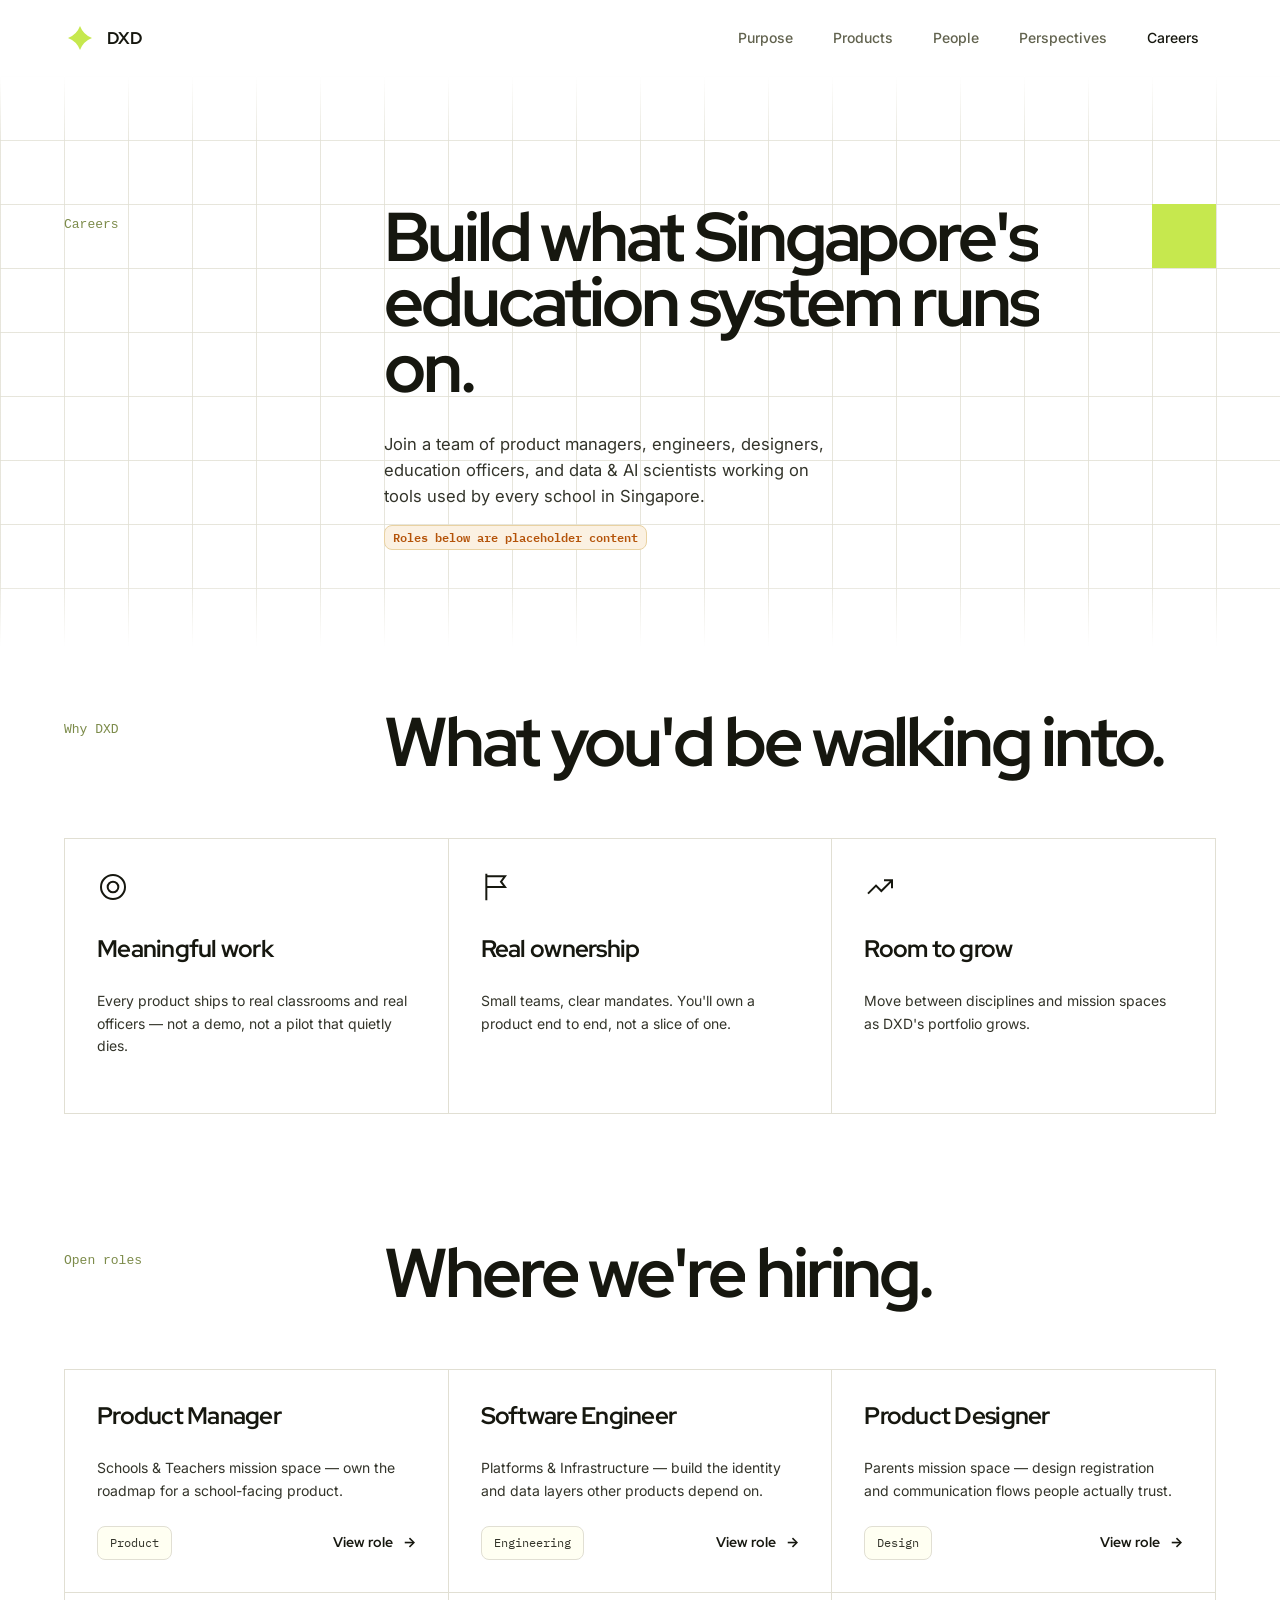
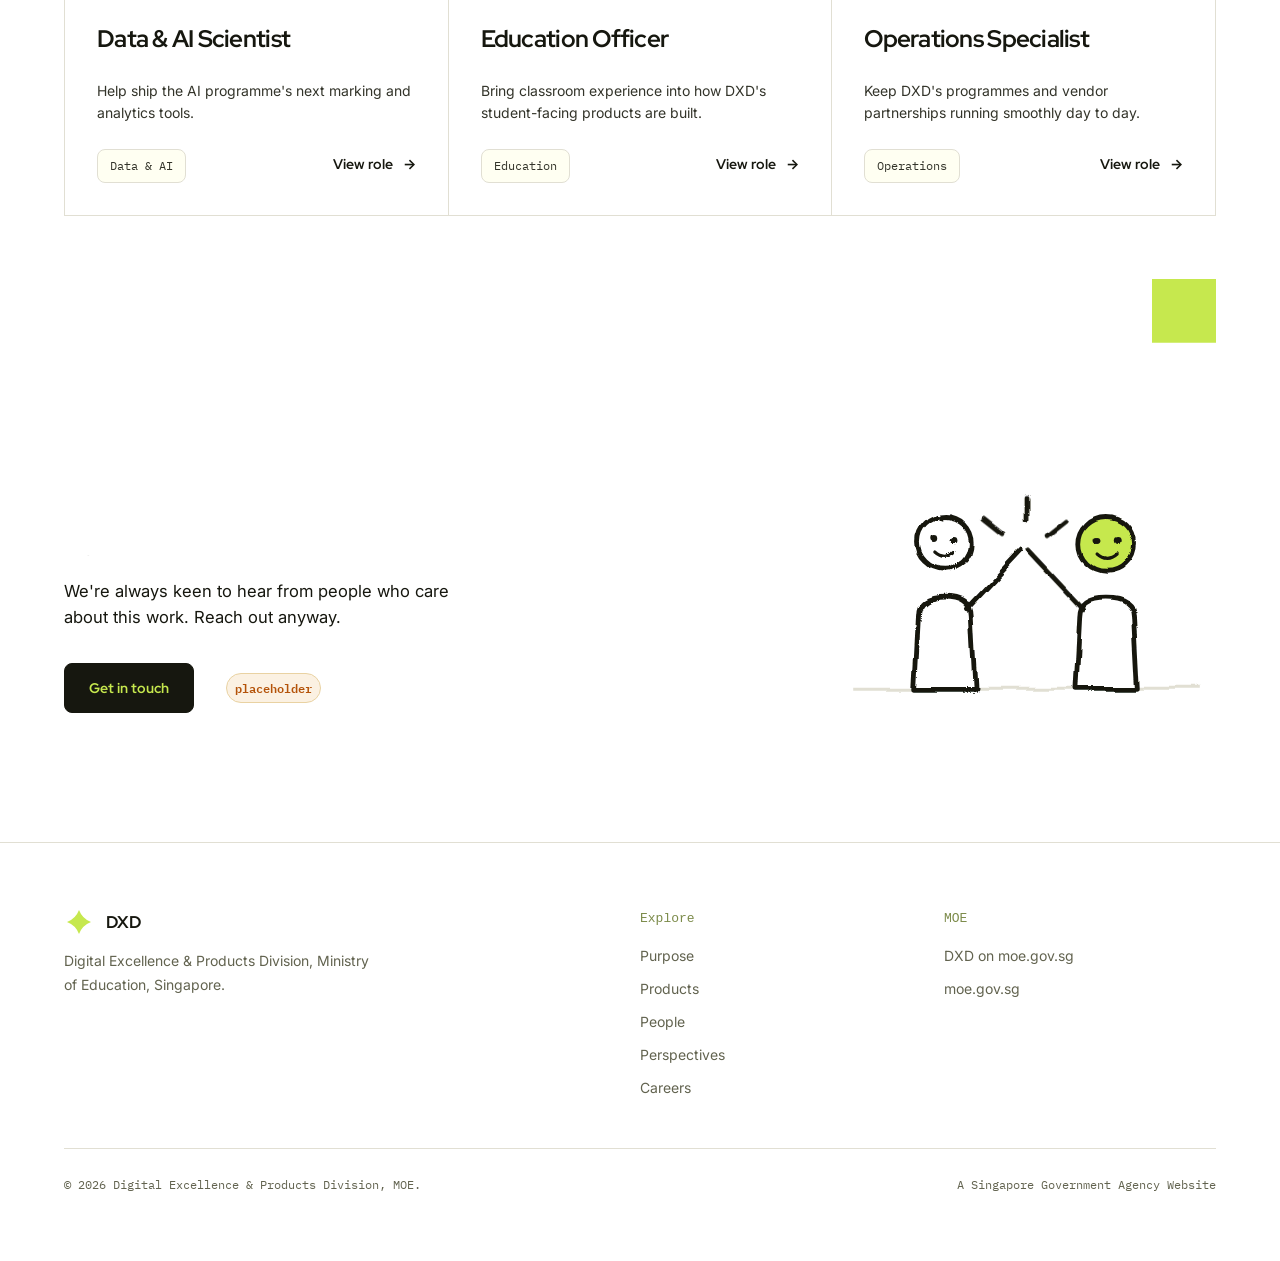
==== commit 9c4011f3: "Redesign the site around the 64px grid with scroll-led motion Recompose every page on DXD's existing" ====
--- a/careers.html
+++ b/careers.html
@@ -10,10 +10,7 @@
 <link href="https://fonts.googleapis.com/css2?family=Red+Hat+Display:wght@500;700&family=Inter:wght@400;500;600;700&family=IBM+Plex+Mono:wght@500;600&display=swap" rel="stylesheet">
 <link rel="stylesheet" href="css/tokens.css" />
 <link rel="stylesheet" href="css/base.css" />
-<style>
-  .role-cell { display: flex; flex-direction: column; }
-  .role-cell .cell-bottom { display: flex; align-items: center; justify-content: space-between; }
-</style>
+<link rel="stylesheet" href="css/components.css" />
 </head>
 <body>
 <svg xmlns="http://www.w3.org/2000/svg" style="position:absolute; width:0; height:0; overflow:hidden" aria-hidden="true">
@@ -163,7 +160,6 @@
 
   <!-- ============ Story featured scene: results board ============ -->
   <symbol id="illus-story-featured" viewBox="0 0 400 260">
-    <rect x="0" y="0" width="400" height="260" fill="var(--cream-1)"/>
     <line x1="0" y1="220" x2="400" y2="220" stroke="var(--border)" stroke-width="1.5"/>
     <circle cx="340" cy="46" r="26" fill="var(--lime)" stroke="var(--ink)" stroke-width="2.5" class="float-slow"/>
     <rect x="70" y="70" width="220" height="150" rx="10" fill="var(--surface)" stroke="var(--ink)" stroke-width="2.5"/>
@@ -180,7 +176,6 @@
 
   <!-- ============ Generic photo placeholder ============ -->
   <symbol id="illus-photo-generic" viewBox="0 0 200 130">
-    <rect x="0" y="0" width="200" height="130" fill="var(--cream-1)"/>
     <circle cx="158" cy="30" r="14" fill="var(--lime)" stroke="var(--ink)" stroke-width="2" class="doodle-pop"/>
     <path d="M10 110 L60 66 L92 92 L128 54 L190 110 Z" fill="var(--surface)" stroke="var(--ink)" stroke-width="2.5" stroke-linejoin="round"/>
   </symbol>
@@ -220,27 +215,24 @@
 
 <main>
 <div class="canvas">
-  <section class="blueprint" style="padding:var(--space-16) 0">
-    <div class="container" style="max-width:720px">
-      <p class="eyebrow">Careers</p>
-      <h1 style="font-size:var(--text-3xl)">Build what Singapore's education system runs on.</h1>
-      <p class="lede">Join a team of product managers, engineers, designers, education officers, and data &amp; AI scientists working on tools used by every school in Singapore. <span class="placeholder-badge">Roles below are placeholder content</span></p>
+  <section class="blueprint page-hero">
+    <div class="container page-hero-inner">
+      <p class="eyebrow page-hero-label" data-reveal="left">Careers</p>
+      <div class="page-hero-main">
+        <h1 data-split>Build what Singapore's education system runs on.</h1>
+        <p class="lede" data-reveal="up" style="--d:450ms">Join a team of product managers, engineers, designers, education officers, and data &amp; AI scientists working on tools used by every school in Singapore. <span class="placeholder-badge">Roles below are placeholder content</span></p>
+      </div>
+      <span class="grid-cell-lime page-hero-cell" data-cell-step aria-hidden="true"></span>
     </div>
   </section>
 
-  <div class="rule-major" aria-hidden="true"></div>
-
-  <section class="tight" style="padding-bottom:0">
+  <section class="tight">
     <div class="container">
-      <div class="section-head">
-        <div>
-          <p class="eyebrow">Why DXD</p>
-          <h2>What you'd be walking into.</h2>
-        </div>
-      </div>
-    </div>
-    <div class="container" style="padding:0; margin-top:var(--space-10)">
-      <div class="divider-grid" style="grid-template-columns:repeat(3,1fr)">
+      <div class="side-head">
+        <p class="side-head-label"><span class="eyebrow">Why DXD</span></p>
+        <h2 class="side-head-title" data-split>What you'd be walking into.</h2>
+      </div>
+      <div class="divider-grid">
 
         <div>
           <div class="cell-icon"><svg width="20" height="20" viewBox="0 0 24 24" fill="none" stroke="currentColor" stroke-width="2"><circle cx="12" cy="12" r="9"/><circle cx="12" cy="12" r="4"/></svg></div>
@@ -264,26 +256,20 @@
     </div>
   </section>
 
-  <div class="rule-major" aria-hidden="true"></div>
-
-  <section class="tight on-surface">
+  <section class="tight">
     <div class="container">
-      <div class="section-head">
-        <div>
-          <p class="eyebrow">Open roles</p>
-          <h2>Where we're hiring.</h2>
-        </div>
-      </div>
-    </div>
-    <div class="container" style="padding:0; margin-top:var(--space-10)">
-      <div class="divider-grid" style="grid-template-columns:repeat(3,1fr)">
+      <div class="side-head">
+        <p class="side-head-label"><span class="eyebrow">Open roles</span></p>
+        <h2 class="side-head-title" data-split>Where we're hiring.</h2>
+      </div>
+      <div class="divider-grid">
 
         <div class="role-cell">
           <h3>Product Manager</h3>
           <p class="desc">Schools &amp; Teachers mission space — own the roadmap for a school-facing product.</p>
           <div class="cell-bottom">
             <span class="pill-mono">Product</span>
-            <a href="#" class="btn btn-ghost" style="padding:var(--space-2) var(--space-4)">View role</a>
+            <a href="#" class="text-link">View role <span class="btn-arrow" aria-hidden="true">→</span></a>
           </div>
         </div>
 
@@ -292,7 +278,7 @@
           <p class="desc">Platforms &amp; Infrastructure — build the identity and data layers other products depend on.</p>
           <div class="cell-bottom">
             <span class="pill-mono">Engineering</span>
-            <a href="#" class="btn btn-ghost" style="padding:var(--space-2) var(--space-4)">View role</a>
+            <a href="#" class="text-link">View role <span class="btn-arrow" aria-hidden="true">→</span></a>
           </div>
         </div>
 
@@ -301,7 +287,7 @@
           <p class="desc">Parents mission space — design registration and communication flows people actually trust.</p>
           <div class="cell-bottom">
             <span class="pill-mono">Design</span>
-            <a href="#" class="btn btn-ghost" style="padding:var(--space-2) var(--space-4)">View role</a>
+            <a href="#" class="text-link">View role <span class="btn-arrow" aria-hidden="true">→</span></a>
           </div>
         </div>
 
@@ -310,7 +296,7 @@
           <p class="desc">Help ship the AI programme's next marking and analytics tools.</p>
           <div class="cell-bottom">
             <span class="pill-mono">Data &amp; AI</span>
-            <a href="#" class="btn btn-ghost" style="padding:var(--space-2) var(--space-4)">View role</a>
+            <a href="#" class="text-link">View role <span class="btn-arrow" aria-hidden="true">→</span></a>
           </div>
         </div>
 
@@ -319,7 +305,7 @@
           <p class="desc">Bring classroom experience into how DXD's student-facing products are built.</p>
           <div class="cell-bottom">
             <span class="pill-mono">Education</span>
-            <a href="#" class="btn btn-ghost" style="padding:var(--space-2) var(--space-4)">View role</a>
+            <a href="#" class="text-link">View role <span class="btn-arrow" aria-hidden="true">→</span></a>
           </div>
         </div>
 
@@ -328,7 +314,7 @@
           <p class="desc">Keep DXD's programmes and vendor partnerships running smoothly day to day.</p>
           <div class="cell-bottom">
             <span class="pill-mono">Operations</span>
-            <a href="#" class="btn btn-ghost" style="padding:var(--space-2) var(--space-4)">View role</a>
+            <a href="#" class="text-link">View role <span class="btn-arrow" aria-hidden="true">→</span></a>
           </div>
         </div>
 
@@ -336,15 +322,18 @@
     </div>
   </section>
 
-  <div class="rule-major" aria-hidden="true"></div>
-
-  <section class="tight">
-    <div class="container" style="text-align:center; max-width:560px">
-      <svg class="illus-trigger illus-sketchy" viewBox="0 0 200 160" style="width:180px; margin:0 auto var(--space-6)"><use href="#illus-people-cta"/></svg>
-      <h2 style="font-size:var(--text-2xl)">Don't see a role that fits?</h2>
-      <p style="margin-top:var(--space-4)">We're always keen to hear from people who care about this work. Reach out anyway.</p>
-      <div class="hero-actions" style="justify-content:center; margin-top:var(--space-6)">
-        <a href="#" class="btn btn-primary">Get in touch <span class="placeholder-badge">placeholder</span></a>
+  <section class="lime-cta" data-lime-grow>
+    <div class="lime-cta-bg" data-lime-bg aria-hidden="true"></div>
+    <div class="container lime-cta-inner">
+      <div>
+        <h2 data-split>Don't see a role that fits?</h2>
+        <p class="lime-cta-text" data-reveal="up" style="--d:250ms">We're always keen to hear from people who care about this work. Reach out anyway.</p>
+        <div class="lime-cta-actions" data-reveal="up" style="--d:400ms">
+          <a href="#" class="btn btn-ink">Get in touch</a><span class="placeholder-badge">placeholder</span>
+        </div>
+      </div>
+      <div class="lime-cta-visual illus-gate" data-reveal="scale" style="--d:150ms" aria-hidden="true">
+        <svg class="illus-sketchy" viewBox="0 0 200 160"><use href="#illus-people-cta"/></svg>
       </div>
     </div>
   </section>
@@ -387,5 +376,6 @@
 </footer>
 
 <script src="js/main.js"></script>
+<script src="js/motion.js"></script>
 </body>
 </html>
--- a/css/tokens.css
+++ b/css/tokens.css
@@ -41,6 +41,12 @@
   --text-2xl: clamp(22px, 0.48vw + 18.31px, 26px);
   --text-3xl: clamp(26px, 1.2vw + 16.77px, 36px);
   --text-4xl: clamp(34px, 2.16vw + 17.38px, 52px);
+  /* Display scale: hierarchy through size rather than decoration. */
+  --text-5xl: clamp(40px, 4.6vw + 10px, 88px);
+  --text-display: clamp(48px, 7.4vw + 4px, 136px);
+  --text-statement: clamp(26px, 2.7vw + 8px, 50px);
+  --track-display: -0.045em;
+  --track-tight: -0.03em;
   --leading-base: 24px;
 
   /* Fluid section-level padding, same 768-1600px ramp as the type scale
@@ -64,18 +70,24 @@
   --space-20: 80px;
   --space-24: 96px;
 
-  /* Layout */
-  --max-content-width: 1180px;
+  /* Layout — the 64px blueprint tile is the base unit everything snaps to. */
+  --cell: 64px;
+  --max-content-width: 1152px; /* 18 cells */
   --gutter: var(--space-4);
   --margin: var(--space-8);
+  --header-h: 76px;
   --radius: 14px;
   --radius-sm: 8px;
   --radius-pill: 999px;
 
   /* Motion */
   --ease-standard: cubic-bezier(0.16, 1, 0.3, 1);
+  --ease-in-out: cubic-bezier(0.65, 0, 0.35, 1);
   --duration-entrance: 200ms;
   --duration-state: 140ms;
+  --dur-micro: 220ms;
+  --dur-ui: 480ms;
+  --dur-reveal: 900ms;
 }
 
 html.dark {
--- a/css/base.css
+++ b/css/base.css
@@ -4,7 +4,14 @@
    (macOS overlays it), so a sub-pixel or font-metric overflow that's
    invisible here can force a horizontal scrollbar — and a zoom-out — on
    Windows. This guarantees the page never does that, whatever the source. */
-html, body { margin: 0; padding: 0; overflow-x: hidden; }
+html, body { margin: 0; padding: 0; }
+/* overflow-x: hidden on BOTH html and body turns body into its own
+   (never-scrolling) scroll container, which breaks every position:sticky
+   descendant — the header and all scroll pins. html's value propagates to
+   the viewport instead; body uses clip, which clips without creating a
+   scroll container. */
+html { overflow-x: hidden; }
+body { overflow-x: clip; }
 
 body {
   font-family: var(--font-family);
@@ -19,28 +26,32 @@
 a { color: inherit; text-decoration: none; }
 
 .container {
-  max-width: var(--max-content-width);
+  max-width: calc(var(--max-content-width) + 2 * var(--margin));
   margin: 0 auto;
   padding: 0 var(--margin);
 }
-
-/* ---------- Editorial canvas frame ---------- */
-/* A pair of persistent vertical hairlines framing all of <main>. Full-bleed
-   section backgrounds and the blueprint grid sit inside this canvas rather
-   than the raw viewport, so separate sections read as one continuous,
-   structured page instead of stacked, disconnected blocks. Off below 900px,
-   where there's no room for a frame plus the container's own gutter. */
-/* width:90% (rather than defaulting to 100%) guarantees a visible outer
-   gutter at every viewport width, not just above max-width — so the frame
-   never sits flush against the browser edge, regardless of exact viewport
-   px or platform-level display scaling. */
-.canvas { width: 90%; max-width: var(--max-content-width); margin: 0 auto; border-left: 1px solid var(--border); border-right: 1px solid var(--border); }
-@media (max-width: 900px) { .canvas { width: 100%; border-left: none; border-right: none; } }
+/* Desktop: the content column is a whole, even number of 64px cells wide.
+   Every .blueprint grid puts a line exactly at the page's centre (see
+   below), so an even cell count lands both content edges on real grid
+   lines too — text and cells align to the grid rather than floating near
+   it. round() is dropped by older browsers, which keep the plain calc(). */
+@media (min-width: 901px) {
+  .container {
+    width: calc(100% - 2 * var(--margin));
+    width: round(down, calc(100% - 2 * var(--margin)), calc(var(--cell) * 2));
+    max-width: var(--max-content-width);
+    padding: 0;
+  }
+}
+
+/* Full-bleed canvas: sections span the viewport; alignment comes from the
+   grid-snapped .container inside each one rather than an outer frame. */
+.canvas { width: 100%; }
 
 h1, h2, h3, h4 {
   margin: 0;
   font-family: var(--font-display);
-  letter-spacing: -0.02em;
+  letter-spacing: var(--track-tight);
   font-weight: 700;
 }
 h1 { font-size: var(--text-4xl); line-height: 1.06; }
@@ -60,19 +71,26 @@
 }
 
 /* ---------- Blueprint grid backdrop ---------- */
-/* Faint ruled grid lines, kept light so they read as texture rather than a
-   drafting grid. The overlay keeps the content zone clean, only lets the
-   lines show through faintly toward the sides, and — since this section is
-   so often followed immediately by a bordered element (a rule, a bordered
-   grid) — fades the top and bottom edges out completely so the grid never
-   visually collides with whatever comes next. */
+/* Faint ruled 64px grid — the base unit the whole layout snaps to. Top and
+   bottom edges fade out so it never collides with the section that follows. */
 .blueprint {
   position: relative;
   overflow: hidden;
+}
+/* The grid lives on ::before so it can wipe in on load (clip-path) and
+   respond to scroll through --grid-y / --grid-o, which js/motion.js sets
+   on the section — without touching the section's own content. */
+.blueprint::before {
+  content: "";
+  position: absolute;
+  inset: 0;
+  z-index: 0;
+  pointer-events: none;
+  opacity: var(--grid-o, 1);
   background-image:
-    linear-gradient(color-mix(in srgb, var(--border) 75%, transparent) 1px, transparent 1px),
-    linear-gradient(90deg, color-mix(in srgb, var(--border) 75%, transparent) 1px, transparent 1px);
-  background-size: 64px 64px;
+    linear-gradient(color-mix(in srgb, var(--border) 80%, transparent) 1px, transparent 1px),
+    linear-gradient(90deg, color-mix(in srgb, var(--border) 80%, transparent) 1px, transparent 1px);
+  background-size: var(--cell) var(--cell);
   /* The vertical-line layer's x position is deliberately NOT "center": for a
      repeating 64px tile, background-position:center places the MIDPOINT
      BETWEEN two grid lines at the container's center — never a line itself
@@ -85,36 +103,45 @@
      actual grid line exactly at 50%, so it coincides with — rather than
      shadows — any centered structural divider. Keep this offset if the
      tile size (64px) ever changes: it must stay exactly half of it. */
-  background-position: center top, calc(50% + 32px) top;
-}
-.blueprint::before {
-  content: "";
-  position: absolute;
-  inset: 0;
-  z-index: 0;
-  background:
-    linear-gradient(to bottom, var(--background) 0%, transparent 18%, transparent 82%, var(--background) 100%),
-    radial-gradient(ellipse 70% 65% at 50% 50%, var(--background) 45%, transparent 100%);
-  pointer-events: none;
-}
+  background-position: center var(--grid-y, 0px), calc(50% + var(--cell) / 2) var(--grid-y, 0px);
+  -webkit-mask-image: linear-gradient(to bottom, transparent 0, #000 12%, #000 88%, transparent 100%);
+          mask-image: linear-gradient(to bottom, transparent 0, #000 12%, #000 88%, transparent 100%);
+  animation: gridWipe 1400ms var(--ease-standard) both;
+}
+@keyframes gridWipe { from { clip-path: inset(0 0 100% 0); } to { clip-path: inset(0 0 0 0); } }
 .blueprint > * { position: relative; z-index: 1; }
-.blueprint-arc {
-  position: absolute;
-  border: 1px solid var(--border);
-  border-radius: 50%;
-  pointer-events: none;
-}
-
 /* ---------- Nav ---------- */
+/* The header box keeps a constant height, so detaching the bar on scroll
+   never shifts the page. No transform/filter/backdrop-filter anywhere on
+   the header or .nav: any of those would become the containing block for
+   the position:fixed mobile menu below and collapse it to the bar's size. */
 .site-header {
   position: sticky;
   top: 0;
   z-index: 50;
-  background: color-mix(in srgb, var(--background) 90%, transparent);
-  backdrop-filter: blur(6px);
-  border-bottom: 1px solid var(--border);
-}
-.nav { display: flex; align-items: center; justify-content: space-between; height: 76px; }
+  height: var(--header-h);
+  background: var(--background);
+  transition: background var(--dur-ui) var(--ease-standard);
+}
+.nav {
+  display: flex; align-items: center; justify-content: space-between;
+  height: var(--header-h);
+  border: 1px solid transparent;
+  border-radius: var(--radius-sm);
+  transition: height var(--dur-ui) var(--ease-standard), margin var(--dur-ui) var(--ease-standard),
+    padding var(--dur-ui) var(--ease-standard), background var(--dur-ui) var(--ease-standard),
+    border-color var(--dur-ui) var(--ease-standard), box-shadow var(--dur-ui) var(--ease-standard);
+}
+/* Detached: the page shows through around a floating bar. */
+.site-header.is-floating { background: transparent; }
+.site-header.is-floating .nav {
+  height: 56px;
+  margin-top: 10px;
+  padding: 0 var(--space-4);
+  background: var(--background);
+  border-color: var(--border);
+  box-shadow: 0 8px 24px -16px color-mix(in srgb, var(--ink) 30%, transparent);
+}
 .nav-logo { display: flex; align-items: center; gap: var(--space-3); font-family: var(--font-display); font-weight: 700; font-size: var(--text-lg); }
 .nav-logo .mark { width: 30px; height: 30px; color: var(--ink); }
 .nav-links { position: relative; display: flex; align-items: center; gap: var(--space-2); list-style: none; margin: 0; padding: 0; }
@@ -154,53 +181,37 @@
   }
   .nav-links.open { opacity: 1; transform: translateY(0); pointer-events: auto; }
   .nav-links a::after { display: none; }
-  .nav-links a { padding: var(--space-3) 0; border-bottom: 1px solid var(--border); width: 100%; }
-}
-
-/* ---------- Rule hierarchy: major topic breaks vs minor, same-kind dividers ---------- */
-/* .rule-major marks a genuine change of topic (e.g. mission → products →
-   team) and draws in on scroll as a deliberate anchor point. It's used
-   sparingly — most of the page's structure still comes from the plain 1px
-   hairlines (.section-border-t/b, .divider-grid), which stay static and
-   mark minor, same-kind divisions. */
-.rule-major {
-  width: calc(100% - var(--margin) * 2);
-  max-width: var(--max-content-width);
-  margin: 0 auto;
-  height: 1px;
-  background: var(--border);
-  transform: scaleX(0);
-  transform-origin: left;
-  transition: transform 900ms var(--ease-standard);
-}
-.rule-major.in-view { transform: scaleX(1); }
-@media (prefers-reduced-motion: reduce) {
-  .rule-major { transition: none; transform: scaleX(1); }
-}
-
-/* ---------- Tabs (mission spaces, segments — reusable) ---------- */
-.tab-list {
-  display: flex; gap: var(--space-8); flex-wrap: wrap;
-  border-bottom: 1px solid var(--border);
-}
+  .nav-links a { padding: var(--space-3) 0; border-bottom: 1px solid var(--border); width: 100%; font-size: var(--text-2xl); font-family: var(--font-display); font-weight: 700; color: var(--ink); letter-spacing: var(--track-tight); }
+  .site-header.is-floating .nav { margin: 10px 12px 0; }
+  /* With the menu open, the header goes solid so bar and panel read as one surface. */
+  .site-header:has(.nav-links.open) { background: var(--background); }
+}
+
+/* ---------- Tabs: a row of grid cells; the active one fills with lime ---------- */
+/* Each tab draws its own four hairlines (overlapping by 1px), so the row's
+   lines end exactly where the last tab ends. */
+.tab-list { display: flex; flex-wrap: wrap; padding: 1px 0 0 1px; }
 .tab-chip {
-  position: relative;
-  font-family: var(--font-display); font-weight: 700; font-size: var(--text-base);
-  padding: var(--space-3) 0; margin-bottom: -1px;
-  border: none; background: none; cursor: pointer;
+  position: relative; isolation: isolate; overflow: hidden;
+  height: var(--cell); padding: 0 var(--space-6);
+  margin: -1px 0 0 -1px;
+  border: 1px solid var(--border);
+  background: none; cursor: pointer;
+  font-family: var(--font-display); font-weight: 700; font-size: var(--text-lg); letter-spacing: var(--track-tight);
   color: var(--muted-foreground);
-  transition: color var(--duration-state) var(--ease-standard);
+  transition: color var(--dur-micro) var(--ease-standard);
 }
 .tab-chip::after {
-  content: "";
-  position: absolute; left: 50%; right: 50%; bottom: 0; height: 2px;
+  content: ""; position: absolute; inset: 0; z-index: -1;
   background: var(--lime);
-  transition: left var(--duration-entrance) var(--ease-standard), right var(--duration-entrance) var(--ease-standard);
-}
-.tab-chip:hover { color: var(--foreground); }
-.tab-chip:hover::after { left: 0; right: 0; }
+  transform: translateY(101%);
+  transition: transform var(--dur-ui) var(--ease-standard);
+}
+.tab-chip:hover { color: var(--ink); }
+.tab-chip:hover::after { transform: translateY(calc(100% - 4px)); }
 .tab-chip.active { color: var(--ink); }
-.tab-chip.active::after { left: 0; right: 0; }
+.tab-chip.active::after { transform: translateY(0); }
+.tab-chip:focus-visible { outline-offset: -4px; }
 
 .tab-panel { display: none; }
 .tab-panel.active { display: block; animation: fadeUp 320ms var(--ease-standard) both; }
@@ -209,137 +220,90 @@
 }
 
 /* ---------- Buttons ---------- */
+/* Buttons: a fill wipes up from the bottom edge on hover (the same
+   "cell filling" gesture the grid uses elsewhere), rather than a colour
+   swap or a lift. */
 .btn {
+  position: relative; isolation: isolate; overflow: hidden;
   display: inline-flex; align-items: center; gap: var(--space-2);
   padding: var(--space-3) var(--space-6); border-radius: var(--radius-sm);
   font-size: var(--text-sm); font-weight: 700; cursor: pointer;
   border: 1.5px solid var(--ink); font-family: var(--font-display);
-  transition: transform var(--duration-state) var(--ease-standard), background var(--duration-state) var(--ease-standard);
-}
+  transition: color var(--dur-micro) var(--ease-standard), border-color var(--dur-micro) var(--ease-standard);
+}
+.btn::before {
+  content: ""; position: absolute; inset: 0; z-index: -1;
+  transform: translateY(101%);
+  transition: transform var(--dur-ui) var(--ease-standard);
+}
+.btn:hover::before, .btn:focus-visible::before { transform: translateY(0); }
 .btn-primary { background: var(--lime); color: var(--ink); }
-.btn-primary:hover { background: var(--lime-dark); transform: translateY(-1px); }
+.btn-primary::before { background: var(--ink); }
+.btn-primary:hover, .btn-primary:focus-visible { color: var(--lime); }
 .btn-ghost { background: transparent; color: var(--foreground); border-color: var(--border); }
-.btn-ghost:hover { border-color: var(--ink); transform: translateY(-1px); }
+.btn-ghost::before { background: var(--cream-2); }
+.btn-ghost:hover, .btn-ghost:focus-visible { border-color: var(--ink); }
+/* On lime surfaces the primary action inverts to ink. */
+.btn-ink { background: var(--ink); color: var(--lime); }
+.btn-ink::before { background: var(--background); }
+.btn-ink:hover, .btn-ink:focus-visible { color: var(--ink); }
+:is(a, button):focus-visible { outline: 2px solid var(--ink); outline-offset: 3px; }
 
 /* ---------- Sections ---------- */
 section { padding: var(--fluid-pad-xl) 0; }
 section.tight { padding: var(--fluid-pad-lg) 0; }
-.section-border-t { border-top: 1px solid var(--border); }
-.section-border-b { border-bottom: 1px solid var(--border); }
-.on-surface { background: var(--surface-2); }
 
 .eyebrow {
   font-family: var(--font-mono);
-  font-size: var(--text-xs); font-weight: 600; color: var(--olive);
-  text-transform: uppercase; letter-spacing: 0.08em; margin: 0 0 var(--space-3);
-}
-
-/* ---------- Hero ---------- */
-.hero-grid {
-  display: grid;
-  grid-template-columns: 1fr 1fr;
-  min-height: clamp(340px, 32vw, 460px);
-}
-.hero-left { padding: var(--fluid-pad-xl) var(--space-10) var(--fluid-pad-lg) 0; display: flex; flex-direction: column; justify-content: center; border-right: 1px solid var(--border); min-width: 0; }
-/* min-width:0 overrides the flex/grid item default (min-width:auto, i.e.
-   "don't shrink below your content's natural size") — without it, a column
-   holding an SVG or long text can silently force the whole row, and the
-   .canvas frame around it, wider than the viewport on a narrower screen. */
-.hero-right { position: relative; display: flex; align-items: center; justify-content: center; min-width: 0; }
+  font-size: 13px; font-weight: 500; color: var(--olive);
+  letter-spacing: 0; margin: 0 0 var(--space-4);
+}
+
+/* ---------- Lede (inner pages) ---------- */
 .lede { font-size: var(--text-lg); line-height: 1.55; margin-top: var(--space-8); color: var(--muted-foreground); }
-.hero p.lede { max-width: 480px; }
-.hero-actions { display: flex; gap: var(--space-3); margin-top: var(--space-8); flex-wrap: wrap; }
-
-@media (max-width: 900px) {
-  .hero-grid { grid-template-columns: 1fr; min-height: 0; }
-  .hero-left { border-right: none; border-bottom: 1px solid var(--border); padding: var(--space-16) 0; }
-  .hero-right { padding: var(--space-12) 0; min-height: 320px; }
-}
-
-/* ---------- Split feature row ---------- */
-.split-row {
-  display: grid;
-  grid-template-columns: 1fr 1fr;
-  border-bottom: 1px solid var(--border);
-}
-.split-row > div {
-  padding: var(--fluid-pad-md) var(--space-10);
-  display: flex;
-  flex-direction: column;
-  justify-content: center;
-  min-width: 0;
-}
-.split-row .split-media {
-  border-right: 1px solid var(--border);
-  align-items: center;
-  justify-content: center;
-  background: var(--surface);
-}
-.split-row.reverse { direction: rtl; }
-.split-row.reverse > div { direction: ltr; }
-.split-row.reverse .split-media { border-right: none; border-left: 1px solid var(--border); }
-.split-tag { font-family: var(--font-mono); font-size: var(--text-xs); font-weight: 600; color: var(--olive); text-transform: uppercase; letter-spacing: 0.08em; margin-bottom: var(--space-3); }
-/* A small scale bump on just the numeral — enough typographic contrast to
-   break three otherwise-identical split-rows out of pure repetition,
-   without touching the grid or proportions. */
-.split-num { font-size: 1.6em; color: var(--ink); letter-spacing: 0; }
-.split-row h3 { font-size: var(--text-2xl); margin-bottom: var(--space-4); }
-.split-row p { font-size: var(--text-base); }
-.split-row .why { margin-top: var(--space-4); }
-.split-row .why b { color: var(--olive); font-weight: 700; }
-
-@media (max-width: 900px) {
-  .split-row, .split-row.reverse { grid-template-columns: 1fr; direction: ltr; }
-  .split-row .split-media { border-right: none; border-left: none; border-bottom: 1px solid var(--border); padding: var(--space-10); min-height: 220px; }
-  .split-row > div { padding: var(--space-10) 0; }
-  .split-row.reverse .split-media { border-left: none; }
-}
-
-/* ---------- Divider grid (cards without borders, just gridlines) ---------- */
+
+/* ---------- Divider grid: hairline cells that fill from the bottom on hover ---------- */
+/* Same gesture as the homepage tiles: information cells fill with a light
+   lime tint; the cell box and its shared hairlines never move. */
 .divider-grid {
   display: grid;
   grid-template-columns: repeat(3, 1fr);
   border-top: 1px solid var(--border);
   border-left: 1px solid var(--border);
 }
+.divider-grid.cols-2 { grid-template-columns: repeat(2, 1fr); }
 .divider-grid.cols-4 { grid-template-columns: repeat(4, 1fr); }
 .divider-grid > div {
-  padding: var(--space-10);
+  position: relative; isolation: isolate; overflow: hidden;
+  display: flex; flex-direction: column;
+  padding: var(--space-8);
   min-width: 0;
   border-right: 1px solid var(--border);
   border-bottom: 1px solid var(--border);
-  transition: background var(--duration-state) var(--ease-standard);
-}
-/* A plain background swap — no transform, no border-color change, since
-   either would either break alignment with the shared hairlines its
-   neighbours still sit on, or read as a heavier "outline" effect. On a
-   white section, hover to cream; on an already-cream (.on-surface)
-   section, hover the other way, to white. */
-.divider-grid > div:hover { background: var(--cream-1); }
-.on-surface .divider-grid > div:hover { background: var(--surface); }
-html.dark .divider-grid > div:hover { background: var(--surface-2); }
-html.dark .on-surface .divider-grid > div:hover { background: var(--cream-1); }
-@media (max-width: 1024px) {
-  .divider-grid.cols-4 { grid-template-columns: repeat(3, 1fr); }
-}
+}
+.divider-grid > div::before {
+  content: ""; position: absolute; inset: 0; z-index: -1;
+  background: var(--lime-tint);
+  transform: translateY(101%);
+  transition: transform var(--dur-ui) var(--ease-standard);
+}
+.divider-grid > div:hover::before { transform: translateY(0); }
 @media (max-width: 900px) {
-  .divider-grid, .divider-grid.cols-4 { grid-template-columns: repeat(2, 1fr); }
+  .divider-grid, .divider-grid.cols-2, .divider-grid.cols-4 { grid-template-columns: repeat(2, 1fr); }
 }
 @media (max-width: 560px) {
-  .divider-grid, .divider-grid.cols-4 { grid-template-columns: 1fr; }
-}
-
-.cell-icon {
-  width: 44px; height: 44px; border-radius: var(--radius-sm);
-  background: var(--cream-1); border: 1px solid var(--border);
-  display: flex; align-items: center; justify-content: center; margin-bottom: var(--space-5);
-  color: var(--ink);
-  transition: background var(--duration-state) var(--ease-standard), border-color var(--duration-state) var(--ease-standard), transform var(--duration-state) var(--ease-standard);
-}
-.divider-grid > div:hover .cell-icon { background: var(--lime); border-color: var(--ink); transform: translateY(-2px) scale(1.06); }
-.divider-grid h3 { margin-bottom: var(--space-2); font-size: var(--text-lg); }
-.divider-grid .desc { font-size: var(--text-sm); margin-bottom: var(--space-5); }
-.divider-grid .cell-bottom { padding-top: var(--space-5); border-top: 1px solid var(--border); }
+  .divider-grid, .divider-grid.cols-2, .divider-grid.cols-4 { grid-template-columns: 1fr; }
+  .divider-grid > div { padding: var(--space-6); }
+}
+
+/* Plain line icon — no box, same register as the homepage tile icons. */
+.cell-icon { display: flex; width: 32px; height: 32px; margin-bottom: var(--space-8); color: var(--ink); }
+.cell-icon svg { width: 100%; height: 100%; stroke-width: 1.5; }
+.divider-grid h3 { margin-bottom: var(--space-3); font-size: var(--text-2xl); line-height: 1.1; letter-spacing: var(--track-tight); }
+.divider-grid .desc { font-size: var(--text-sm); line-height: 1.6; color: var(--ink-soft); margin-bottom: var(--space-6); }
+.divider-grid .cell-bottom { margin-top: auto; display: flex; align-items: center; justify-content: space-between; gap: var(--space-3); flex-wrap: wrap; }
+.divider-grid .cell-bottom .placeholder-badge { margin-left: 0; }
+.divider-grid > div > :is(.tag, .pill-mono) { align-self: flex-start; }
 
 /* ---------- Monospace pill (tag, path, placeholder) ---------- */
 .pill-mono {
@@ -359,44 +323,34 @@
 }
 html.dark .placeholder-badge { background: #2A2110; border-color: #4A3A16; }
 
-/* ---------- Simple bordered card (used sparingly: products filter cards, people, stories) ---------- */
-.card {
-  background: var(--surface); border: 1px solid var(--border); border-radius: var(--radius);
-  padding: var(--space-6); transition: border-color var(--duration-state) var(--ease-standard), transform var(--duration-state) var(--ease-standard);
-}
-.card:hover { border-color: var(--ink); transform: translateY(-2px); }
-.grid { display: grid; gap: var(--space-6); }
-.grid-3 { grid-template-columns: repeat(3, 1fr); }
-.grid-4 { grid-template-columns: repeat(4, 1fr); }
-@media (max-width: 1024px) { .grid-3, .grid-4 { grid-template-columns: repeat(2, 1fr); } }
-@media (max-width: 640px) { .grid-3, .grid-4 { grid-template-columns: 1fr; } }
-
+/* Square initials cell — one grid unit, filling lime when its cell is hovered. */
 .avatar {
-  width: 52px; height: 52px; border-radius: 50%; background: var(--cream-1); border: 1px solid var(--border);
-  color: var(--ink-soft); display: flex; align-items: center; justify-content: center;
-  font-family: var(--font-display); font-weight: 700; font-size: var(--text-base); margin-bottom: var(--space-4);
-  transition: background var(--duration-state) var(--ease-standard), border-color var(--duration-state) var(--ease-standard), transform var(--duration-state) var(--ease-standard);
-}
-.divider-grid > div:hover .avatar { background: var(--lime); border-color: var(--ink); color: var(--ink); transform: translateY(-2px); }
-.person-name { font-weight: 700; font-family: var(--font-display); }
-.person-role { font-size: var(--text-sm); color: var(--olive); font-weight: 600; margin-top: 2px; }
-.person-bio { font-size: var(--text-sm); margin-top: var(--space-3); }
-
-.story-media {
-  aspect-ratio: 16/9; border-radius: var(--radius); border: 1px solid var(--border);
-  background: var(--cream-1); display: flex; align-items: center; justify-content: center;
-  color: var(--olive); font-family: var(--font-mono); font-size: var(--text-xs); overflow: hidden; position: relative;
-}
-.story-media svg { transition: transform 320ms var(--ease-standard); }
-.card:hover .story-media svg { transform: scale(1.06); }
-.story-card { display: flex; flex-direction: column; gap: var(--space-4); }
-.story-card .story-meta { display: flex; justify-content: space-between; align-items: center; font-family: var(--font-mono); font-size: var(--text-xs); color: var(--muted-foreground); }
+  width: var(--cell); height: var(--cell);
+  background: var(--cream-1); box-shadow: inset 0 0 0 1px var(--border);
+  color: var(--ink); display: flex; align-items: center; justify-content: center;
+  font-family: var(--font-display); font-weight: 700; font-size: 22px; letter-spacing: var(--track-tight);
+  margin-bottom: var(--space-8);
+  transition: background var(--dur-ui) var(--ease-standard);
+}
+.divider-grid > div:hover .avatar { background: var(--lime); }
+.person-name { font-family: var(--font-display); font-weight: 700; font-size: var(--text-xl); letter-spacing: var(--track-tight); }
+.person-role { font-family: var(--font-mono); font-size: 13px; color: var(--olive); margin-top: var(--space-1); }
+.person-bio { font-size: var(--text-sm); line-height: 1.6; color: var(--ink-soft); margin-top: var(--space-4); }
+
+/* Article image: a grid stage (see components.css) at 16:9. */
+.story-media { aspect-ratio: 16 / 9; margin-bottom: var(--space-6); }
+.divider-grid > div:hover .story-media svg { transform: scale(1.05); }
+.story-meta {
+  margin-top: auto; display: flex; justify-content: space-between; align-items: center; gap: var(--space-3);
+  font-family: var(--font-mono); font-size: 13px; color: var(--muted-foreground);
+}
+.story-meta .placeholder-badge { margin-left: 0; }
 
 /* ---------- Footer ---------- */
-.site-footer { border-top: 1px solid var(--border); padding: var(--space-16) 0; margin-top: var(--space-16); }
+.site-footer { border-top: 1px solid var(--border); padding: var(--space-16) 0; }
 .footer-grid { display: grid; grid-template-columns: 2fr 1fr 1fr; gap: var(--space-8); }
 .footer-grid > div { min-width: 0; }
-.footer-cols-title { font-family: var(--font-mono); font-size: var(--text-xs); text-transform: uppercase; letter-spacing: 0.06em; font-weight: 700; margin-bottom: var(--space-3); color: var(--olive); }
+.footer-cols-title { font-family: var(--font-mono); font-size: 13px; font-weight: 500; margin-bottom: var(--space-3); color: var(--olive); }
 .footer-links { list-style: none; margin: 0; padding: 0; display: flex; flex-direction: column; gap: var(--space-2); }
 .footer-links a { font-size: var(--text-sm); color: var(--muted-foreground); }
 .footer-links a:hover { color: var(--foreground); }
@@ -407,10 +361,31 @@
 }
 @media (max-width: 767px) { .footer-grid { grid-template-columns: 1fr; gap: var(--space-8); } }
 
-/* ---------- Utility ---------- */
-.section-head { display: flex; justify-content: space-between; align-items: flex-end; margin-bottom: var(--space-10); gap: var(--space-6); flex-wrap: wrap; }
-.section-head > * { min-width: 0; }
-.section-head p { max-width: 480px; }
+/* ---------- Inner-page intro: a side label and a display-scale statement ---------- */
+.page-hero { padding: calc(var(--cell) * 2) 0 calc(var(--cell) * 1.5); }
+.page-hero-inner { display: grid; gap: var(--space-4); }
+.page-hero-label { margin: 0; }
+.page-hero h1 { font-size: var(--text-5xl); line-height: 0.95; letter-spacing: var(--track-display); max-width: 14em; }
+.page-hero .lede { margin-top: var(--space-8); max-width: 46ch; color: var(--ink-soft); }
+.page-hero .lede .placeholder-badge { display: flex; width: fit-content; margin: var(--space-4) 0 0; border-radius: var(--radius-sm); }
+@media (min-width: 901px) {
+  .page-hero-inner { grid-template-columns: calc(var(--cell) * 4) 1fr; column-gap: var(--cell); }
+  .page-hero-label { padding-top: 0.7em; }
+}
+
+/* Grid cells assemble in sequence (motion.js tags them). The cell itself —
+   and the hairlines it draws — never moves; only its content rises into
+   place, so grid lines stay continuous throughout the animation. */
+.divider-grid > [data-reveal] {
+  opacity: 1; transform: none;
+  transition: background var(--duration-state) var(--ease-standard);
+}
+.divider-grid > [data-reveal] > * {
+  opacity: 0; transform: translateY(20px);
+  transition: opacity var(--dur-reveal) var(--ease-standard), transform var(--dur-reveal) var(--ease-standard);
+  transition-delay: var(--d, 0ms);
+}
+.divider-grid > [data-reveal].is-in > * { opacity: 1; transform: none; }
 
 /* ---------- Illustration animation ---------- */
 /* .illus-trigger: play state gated by --illus-play, set to "paused" until an
@@ -532,35 +507,10 @@
   85% { transform: rotate(-1deg); }
 }
 
-/* Hover redraw for a small set of opted-in icons (.icon-redraw): each shape
-   needs pathLength="1" so stroke-dasharray/offset can use normalized 0–1
-   units instead of the shape's real (and here, unknown-in-advance) length. */
-.icon-redraw :is(path, circle, rect) { stroke-dasharray: 1; stroke-dashoffset: 0; }
-.divider-grid > div:hover .icon-redraw :is(path, circle, rect) {
-  animation: iconRedraw 550ms var(--ease-standard);
-}
 @keyframes iconRedraw { from { stroke-dashoffset: 1; } to { stroke-dashoffset: 0; } }
 
 .fade-up { animation: fadeUp var(--duration-entrance) var(--ease-standard) both; }
 @keyframes fadeUp { from { opacity: 0; transform: translateY(6px); } to { opacity: 1; transform: translateY(0); } }
-
-.hero-mark-wrap {
-  /* Explicit width so the svg's percentage-based width below has a definite
-     ancestor to resolve against — without this the wrap shrink-fits its
-     content, the percentage can't resolve, and the svg silently falls back
-     to its raw viewBox size regardless of any width set on it. */
-  width: 100%;
-  display: flex;
-  align-items: center;
-  justify-content: center;
-}
-.hero-mark-wrap svg {
-  /* Nudges the mark to sit centered within the blueprint grid cell it
-     visually falls on, rather than the (slightly off-grid) center of the
-     hero-right column. */
-  position: relative;
-  left: 12px;
-}
 
 /* ---------- Product filter transitions ---------- */
 .product-cell {
@@ -573,99 +523,69 @@
 .filter-chip:active { transform: scale(.96); }
 
 /* ================================================================
-   MOTION LAYER — scroll choreography built on the existing patterns
-   (illus-trigger, rule-major, stat counter, nav pill, hero tilt).
-   Everything here is transform/opacity only (no layout properties),
-   triggers once, and collapses to an immediate, static state under
-   prefers-reduced-motion — see the consolidated media query at the
-   bottom of this block. ================================================================ */
-
-/* ---------- Reusable scroll-reveal utilities ---------- */
-/* Add one of these to any element; main.js's shared IntersectionObserver
-   adds .in-view the first time it crosses the viewport threshold, then
-   stops watching it. Compose with .stagger on a parent to sequence a
-   group of children (eyebrow → heading → body → …). */
-[class*="reveal"] {
-  --stagger-i: 0;
-  transition: opacity 700ms var(--ease-standard), transform 700ms var(--ease-standard);
-  transition-delay: calc(var(--stagger-i) * var(--stagger-step, 90ms));
-}
-.reveal, .reveal-up { opacity: 0; transform: translateY(28px); }
-.reveal-left { opacity: 0; transform: translateX(-28px); }
-.reveal-right { opacity: 0; transform: translateX(28px); }
-.reveal-scale { opacity: 0; transform: scale(.92); }
-/* padding/margin pair keeps descenders clear of the mask edge, same as .hero-headline */
-.reveal-mask { overflow: hidden; padding-bottom: 0.14em; margin-bottom: -0.14em; }
-.reveal-mask > span {
-  --stagger-i: inherit;
+   MOTION LAYER — reveals driven by js/motion.js. Transform, opacity and
+   clip-path only; every effect collapses to its finished state under
+   prefers-reduced-motion (consolidated query at the bottom).
+   ================================================================ */
+
+/* ---------- data-reveal / data-split (js/motion.js adds .is-in) ---------- */
+/* Direction varies with the content: copy rises, side elements slide in
+   from their own side, image-like blocks are wiped open along the grid.
+   Sequencing comes from an inline --d delay, e.g. heading → copy → CTA. */
+[data-reveal] {
+  transition:
+    opacity var(--dur-reveal) var(--ease-standard),
+    transform var(--dur-reveal) var(--ease-standard),
+    clip-path 1000ms var(--ease-in-out);
+  transition-delay: var(--d, 0ms);
+}
+[data-reveal="up"] { opacity: 0; transform: translateY(32px); }
+[data-reveal="left"] { opacity: 0; transform: translateX(-56px); }
+[data-reveal="right"] { opacity: 0; transform: translateX(56px); }
+[data-reveal="scale"] { opacity: 0; transform: scale(0.92); }
+[data-reveal="wipe-right"] { clip-path: inset(0 100% 0 0); }
+[data-reveal="wipe-down"] { clip-path: inset(0 0 100% 0); }
+[data-reveal="wipe-up"] { clip-path: inset(100% 0 0 0); }
+[data-reveal="grid"] { clip-path: inset(0 0 100% 0); }
+[data-reveal].is-in { opacity: 1; transform: none; }
+[data-reveal^="wipe"].is-in, [data-reveal="grid"].is-in { clip-path: inset(-8px); }
+
+/* Headings split into words that rise out of a mask one after another. */
+[data-split] .w {
+  display: inline-block; overflow: hidden; vertical-align: top;
+  padding-bottom: 0.12em; margin-bottom: -0.12em;
+}
+[data-split] .w > span {
   display: inline-block;
-  transform: translateY(110%);
-  transition: transform 700ms var(--ease-standard);
-  transition-delay: calc(var(--stagger-i, 0) * var(--stagger-step, 90ms));
-}
-[class*="reveal"].in-view { opacity: 1; transform: none; }
-.reveal-mask.in-view > span { transform: translateY(0); }
-
-/* Stagger: sets an inherited --stagger-i index on each direct child (1, 2,
-   3, …), which the reveal transition-delay above multiplies by
-   --stagger-step. Using an inherited custom property (rather than setting
-   transition-delay on the child directly) means it still reaches
-   .reveal-mask's inner <span>, which is the element that actually animates.
-   Override the cadence with an inline `style="--stagger-step: 80ms"`. */
-.stagger > *:nth-child(1) { --stagger-i: 0; }
-.stagger > *:nth-child(2) { --stagger-i: 1; }
-.stagger > *:nth-child(3) { --stagger-i: 2; }
-.stagger > *:nth-child(4) { --stagger-i: 3; }
-.stagger > *:nth-child(5) { --stagger-i: 4; }
-.stagger > *:nth-child(6) { --stagger-i: 5; }
-
-/* ---------- Hero entrance sequence (page load) ---------- */
-/* padding-bottom keeps descenders (g, y, p) clear of the overflow:hidden
-   edge used to mask the entrance rise. */
-.hero-headline { overflow: hidden; padding-bottom: 0.14em; margin-bottom: -0.14em; }
-.hero-headline > span {
-  display: inline-block;
-  animation: heroRise 750ms var(--ease-standard) 180ms both;
-}
-.hero-enter-eyebrow { animation: heroRise 480ms var(--ease-standard) 40ms both; }
-.hero-enter-lede { animation: heroRise 550ms var(--ease-standard) 500ms both; }
-.hero-enter-actions { animation: heroRise 450ms var(--ease-standard) 700ms both; }
-@keyframes heroRise { from { opacity: 0; transform: translateY(18px); } to { opacity: 1; transform: translateY(0); } }
-
-/* ---------- Hero + blueprint parallax (see main.js) ---------- */
-/* Elements tagged [data-parallax="rate"] are nudged each frame based on
-   how far they sit from the viewport's vertical center — rest at 0,
-   drift as they scroll away from center. Desktop + motion-safe only. */
-[data-parallax] { will-change: transform; }
-.hero-right[data-parallax] { transition: transform 60ms linear; }
-
-/* ---------- Featured products: richer hover ---------- */
-.divider-grid h3 a { display: inline-block; transition: transform var(--duration-state) var(--ease-standard); }
-.divider-grid > div:hover h3 a { transform: translateX(3px); }
-.cell-magnetic { transition: transform 200ms var(--ease-standard); }
+  transform: translateY(108%);
+  transition: transform var(--dur-reveal) var(--ease-standard);
+  transition-delay: calc(var(--i) * 55ms + var(--split-delay, 0ms));
+}
+[data-split].is-in .w > span { transform: none; }
 
 /* ---------- Buttons & links: directional hover ---------- */
-.btn:hover { transform: translateY(-2px); }
-.btn-arrow { display: inline-block; margin-left: 2px; transition: transform var(--duration-state) var(--ease-standard); }
+.btn-arrow { display: inline-block; margin-left: 2px; transition: transform var(--dur-micro) var(--ease-standard); }
 .btn:hover .btn-arrow, a:hover .btn-arrow { transform: translateX(4px); }
+
+/* Text link: an underline that draws left → right on hover and retracts
+   right → left on leave. */
+.text-link {
+  display: inline-flex; align-items: center; gap: var(--space-2);
+  font-family: var(--font-display); font-weight: 700; font-size: var(--text-sm); color: var(--ink);
+  background: linear-gradient(currentColor, currentColor) no-repeat right bottom / 0 1.5px;
+  padding-bottom: 3px;
+  transition: background-size var(--dur-ui) var(--ease-standard);
+}
+.text-link:hover, .text-link:focus-visible { background-position: left bottom; background-size: 100% 1.5px; }
 
 @media (prefers-reduced-motion: reduce) {
   .draw-line, .float-slow, .float-slower, .spin-slow, .spin-slower, .pulse-soft, .fade-up,
-  .hero-headline > span, .hero-enter-eyebrow, .hero-enter-lede, .hero-enter-actions,
-  .doodle-pop, .doodle-react, .node-in, .icon-redraw :is(path, circle, rect) { animation: none !important; opacity: 1 !important; transform: none !important; stroke-dashoffset: 0 !important; }
+  .doodle-pop, .doodle-react, .node-in { animation: none !important; opacity: 1 !important; transform: none !important; stroke-dashoffset: 0 !important; }
   .mc-d { animation: none !important; stroke-dashoffset: 0 !important; }
-  [class*="reveal"] { transition: none !important; opacity: 1 !important; transform: none !important; }
-  .reveal-mask > span { transition: none !important; transform: none !important; }
-  /* Excludes [data-parallax-base] — an element with a static base transform
-     (e.g. one that also needs centering) needs to keep it; JS never
-     overwrites it under reduced motion anyway since the parallax loop never starts. */
-  [data-parallax]:not([data-parallax-base]), [data-parallax-x]:not([data-parallax-base]) { transform: none !important; }
-}
-
-@media (max-width: 767px) {
-  /* Calmer on mobile: reveals still play but shorter and smaller, no
-     parallax (handled in JS), no oversized type (handled above). */
-  .reveal, .reveal-up, .reveal-left, .reveal-right { transform: translateY(14px); }
-  .reveal-scale { transform: scale(.96); }
-  [class*="reveal"] { transition-duration: 450ms; }
-}
+  .blueprint::before { animation: none; }
+  [data-reveal] { transition: none !important; opacity: 1 !important; transform: none !important; clip-path: none !important; }
+  [data-split] .w > span { transition: none !important; transform: none !important; }
+  .divider-grid > [data-reveal] > * { transition: none !important; opacity: 1 !important; transform: none !important; }
+  .tab-chip::after, .divider-grid > div::before, .avatar, .tab-panel.active { transition: none !important; animation: none !important; }
+}
+
--- a/css/components.css
+++ b/css/components.css
@@ -0,0 +1,151 @@
+/* ============================================================================
+   Shared compositions — used on the homepage and every subpage so the whole
+   site speaks one grid language: 64px cells, hairline tiles that fill from
+   the bottom edge, a side label beside each heading, and the lime cell.
+   ========================================================================== */
+
+.grid-cell-lime { display: block; width: var(--cell); height: var(--cell); background: var(--lime); }
+
+/* Illustration playback gated on a reveal/activation class rather than the
+   illustration's own viewport entry. */
+.illus-gate { --illus-play: paused; }
+.illus-gate.is-active, .illus-gate.was-active, .illus-gate.is-in { --illus-play: running; }
+
+/* Container-query scope for grids whose column count depends on the
+   grid-snapped container width (12 / 14 / 16 / 18 cells). No fixed or
+   absolutely positioned UI may live inside one: container-type adds layout
+   containment, which would become their containing block. */
+.cq { container-type: inline-size; }
+
+/* ---------- Side head: small label beside a large heading ---------- */
+.side-head { display: grid; gap: var(--space-4); margin-bottom: var(--cell); }
+.tab-panel > .side-head { margin-top: calc(var(--cell) * 1.5); }
+.side-head-label { display: flex; align-items: center; gap: var(--space-3); margin: 0; }
+.side-head-label .eyebrow { margin: 0; }
+.side-head-title { font-size: var(--text-5xl); line-height: 0.95; letter-spacing: var(--track-display); }
+.side-head-text { margin-top: var(--space-6); font-size: var(--text-lg); line-height: 1.55; color: var(--ink-soft); max-width: 46ch; }
+.line-icon { display: inline-flex; width: 28px; height: 28px; color: var(--ink); flex-shrink: 0; }
+.line-icon svg { width: 100%; height: 100%; stroke-width: 1.6; }
+@media (min-width: 901px) {
+  .side-head { grid-template-columns: calc(var(--cell) * 4) 1fr; column-gap: var(--cell); align-items: start; }
+  .side-head-label { padding-top: 0.55em; align-items: flex-start; flex-direction: column; gap: var(--space-4); }
+}
+
+/* ---------- Tiles on runs of grid cells ---------- */
+.work-head {
+  display: flex; justify-content: space-between; align-items: flex-end; gap: var(--space-6); flex-wrap: wrap;
+  margin-bottom: var(--cell);
+}
+.work-title { font-size: var(--text-5xl); line-height: 0.95; letter-spacing: var(--track-display); }
+
+.work-grid { display: flex; flex-direction: column; gap: var(--space-4); }
+.work-tile {
+  position: relative; isolation: isolate; overflow: hidden;
+  display: flex; flex-direction: column; justify-content: space-between; gap: var(--space-8);
+  min-height: 240px;
+  padding: var(--space-6);
+  background: var(--background);
+  box-shadow: inset 0 0 0 1px var(--border);
+  color: var(--ink);
+  transition: box-shadow var(--dur-micro) var(--ease-standard);
+}
+/* Hover fills the tile from its bottom edge — lime where the tile is a
+   link, a light lime tint where it's only information. */
+.work-tile::before {
+  content: ""; position: absolute; inset: 0; z-index: -1;
+  background: var(--lime);
+  transform: translateY(101%);
+  transition: transform var(--dur-ui) var(--ease-standard);
+}
+.work-tile:hover::before, .work-tile:focus-visible::before { transform: translateY(0); }
+a.work-tile:hover, a.work-tile:focus-visible { box-shadow: inset 0 0 0 1.5px var(--ink); }
+.work-tile--static::before { background: var(--lime-tint); }
+.work-tile:focus-visible { outline-offset: -4px; }
+.work-icon { display: block; width: var(--cell); height: var(--cell); color: var(--ink); }
+.work-icon svg { width: 100%; height: 100%; }
+/* Stroke width in viewBox units, set per icon size so every icon draws a
+   ~2px line (non-scaling-stroke would break the pathLength-based redraw). */
+.work-icon svg * { stroke-width: 0.75; stroke-dasharray: 1.02 1; stroke-dashoffset: 0; }
+.work-tile--lg .work-icon svg * { stroke-width: 0.3; }
+.work-tile:hover .work-icon svg * { animation: iconRedraw 700ms var(--ease-standard); }
+.work-body { display: flex; flex-direction: column; align-items: flex-start; gap: var(--space-3); }
+.work-body h3 { font-size: var(--text-2xl); letter-spacing: var(--track-tight); }
+.work-desc { font-size: var(--text-sm); line-height: 1.55; color: var(--ink-soft); max-width: 40ch; }
+.work-tags { display: flex; flex-wrap: wrap; gap: var(--space-2); align-items: center; }
+.work-tags .placeholder-badge { margin-left: 0; }
+.work-tile--lg .work-icon { width: calc(var(--cell) * 3); height: calc(var(--cell) * 3); }
+.work-tile--lg .work-body h3 { font-size: var(--text-4xl); }
+.work-tile--lg .work-desc { font-size: var(--text-base); }
+.work-cell { align-self: flex-end; }
+
+@media (min-width: 901px) {
+  /* Columns are exactly one cell wide, so every tile edge is a grid line;
+     the grid's own background shows the empty cells between them. */
+  .work-grid {
+    --lg: 6; --sm: 5;
+    display: grid; gap: 0;
+    grid-template-columns: repeat(auto-fill, var(--cell));
+    grid-template-rows: repeat(8, var(--cell));
+    background-image:
+      linear-gradient(var(--border) 1px, transparent 1px),
+      linear-gradient(90deg, var(--border) 1px, transparent 1px);
+    background-size: var(--cell) var(--cell);
+    box-shadow: inset -1px -1px 0 var(--border);
+  }
+  .work-tile { min-height: 0; }
+  .work-tile--lg { grid-column: 1 / span var(--lg); grid-row: 1 / span 8; padding: var(--space-8); }
+  .work-tile--a { grid-column: auto / span var(--sm); grid-row: 1 / span 4; }
+  .work-tile--b { grid-column: auto / span var(--sm); grid-row: 5 / span 4; }
+  .work-cell { grid-column: -2 / -1; grid-row: 8; align-self: auto; }
+}
+/* Taller variant for longer tile content: small tiles get 5 rows, not 4. */
+@media (min-width: 901px) {
+  .work-grid--tall { grid-template-rows: repeat(10, var(--cell)); }
+  .work-grid--tall .work-tile--lg { grid-row: 1 / span 10; }
+  .work-grid--tall .work-tile--a { grid-row: 1 / span 5; }
+  .work-grid--tall .work-tile--b { grid-row: 6 / span 5; }
+  .work-grid--tall .work-cell { grid-row: 10; }
+}
+@container (min-width: 896px) { .work-grid { --lg: 7; --sm: 6; } }
+@container (min-width: 1024px) { .work-grid { --lg: 8; --sm: 6; } }
+
+/* ---------- Grid stage: a cream surface ruled with the page grid ---------- */
+.grid-stage {
+  position: relative; overflow: hidden;
+  background-color: var(--cream-1);
+  background-image:
+    linear-gradient(var(--border) 1px, transparent 1px),
+    linear-gradient(90deg, var(--border) 1px, transparent 1px);
+  background-size: calc(var(--cell) / 2) calc(var(--cell) / 2);
+  box-shadow: inset 0 0 0 1px var(--border);
+  display: grid; place-items: center;
+}
+.grid-stage svg { width: 78%; height: auto; transition: transform var(--dur-ui) var(--ease-standard); }
+
+/* ---------- Page hero lime cell: steps down the free right-hand column ---------- */
+.page-hero-cell { position: absolute; top: 0; right: 0; transition: transform var(--dur-ui) var(--ease-in-out); }
+@media (min-width: 901px) { .page-hero-main { padding-right: calc(var(--cell) * 2); } }
+@media (max-width: 900px) { .page-hero-cell { width: 32px; height: 32px; } }
+
+/* ---------- Lime CTA: grows out of a single grid cell ---------- */
+.lime-cta { position: relative; padding: calc(var(--cell) * 2) 0; }
+.lime-cta-bg { position: absolute; inset: 0; background: var(--lime); }
+.lime-cta-inner { position: relative; z-index: 1; display: grid; gap: var(--space-10); align-items: center; }
+.lime-cta h2 {
+  font-size: clamp(44px, 5.6vw + 4px, 108px);
+  line-height: 0.92; letter-spacing: var(--track-display); color: var(--ink);
+}
+.lime-cta-text { margin-top: var(--space-8); font-size: var(--text-lg); line-height: 1.55; color: var(--ink); max-width: 40ch; }
+.lime-cta-actions { display: flex; align-items: center; gap: var(--space-6); flex-wrap: wrap; margin-top: var(--space-8); }
+.lime-cta-actions .placeholder-badge { margin-left: var(--space-2); }
+.lime-cta-visual { width: min(320px, 75%); }
+.lime-cta-visual svg { width: 100%; height: auto; }
+@media (min-width: 901px) {
+  .lime-cta-inner { grid-template-columns: 1fr calc(var(--cell) * 6); column-gap: var(--cell); }
+  .lime-cta-visual { width: 100%; }
+}
+
+@media (prefers-reduced-motion: reduce) {
+  .work-tile::before, .page-hero-cell, .grid-stage svg { transition: none !important; }
+  .work-tile:hover .work-icon svg * { animation: none; }
+}
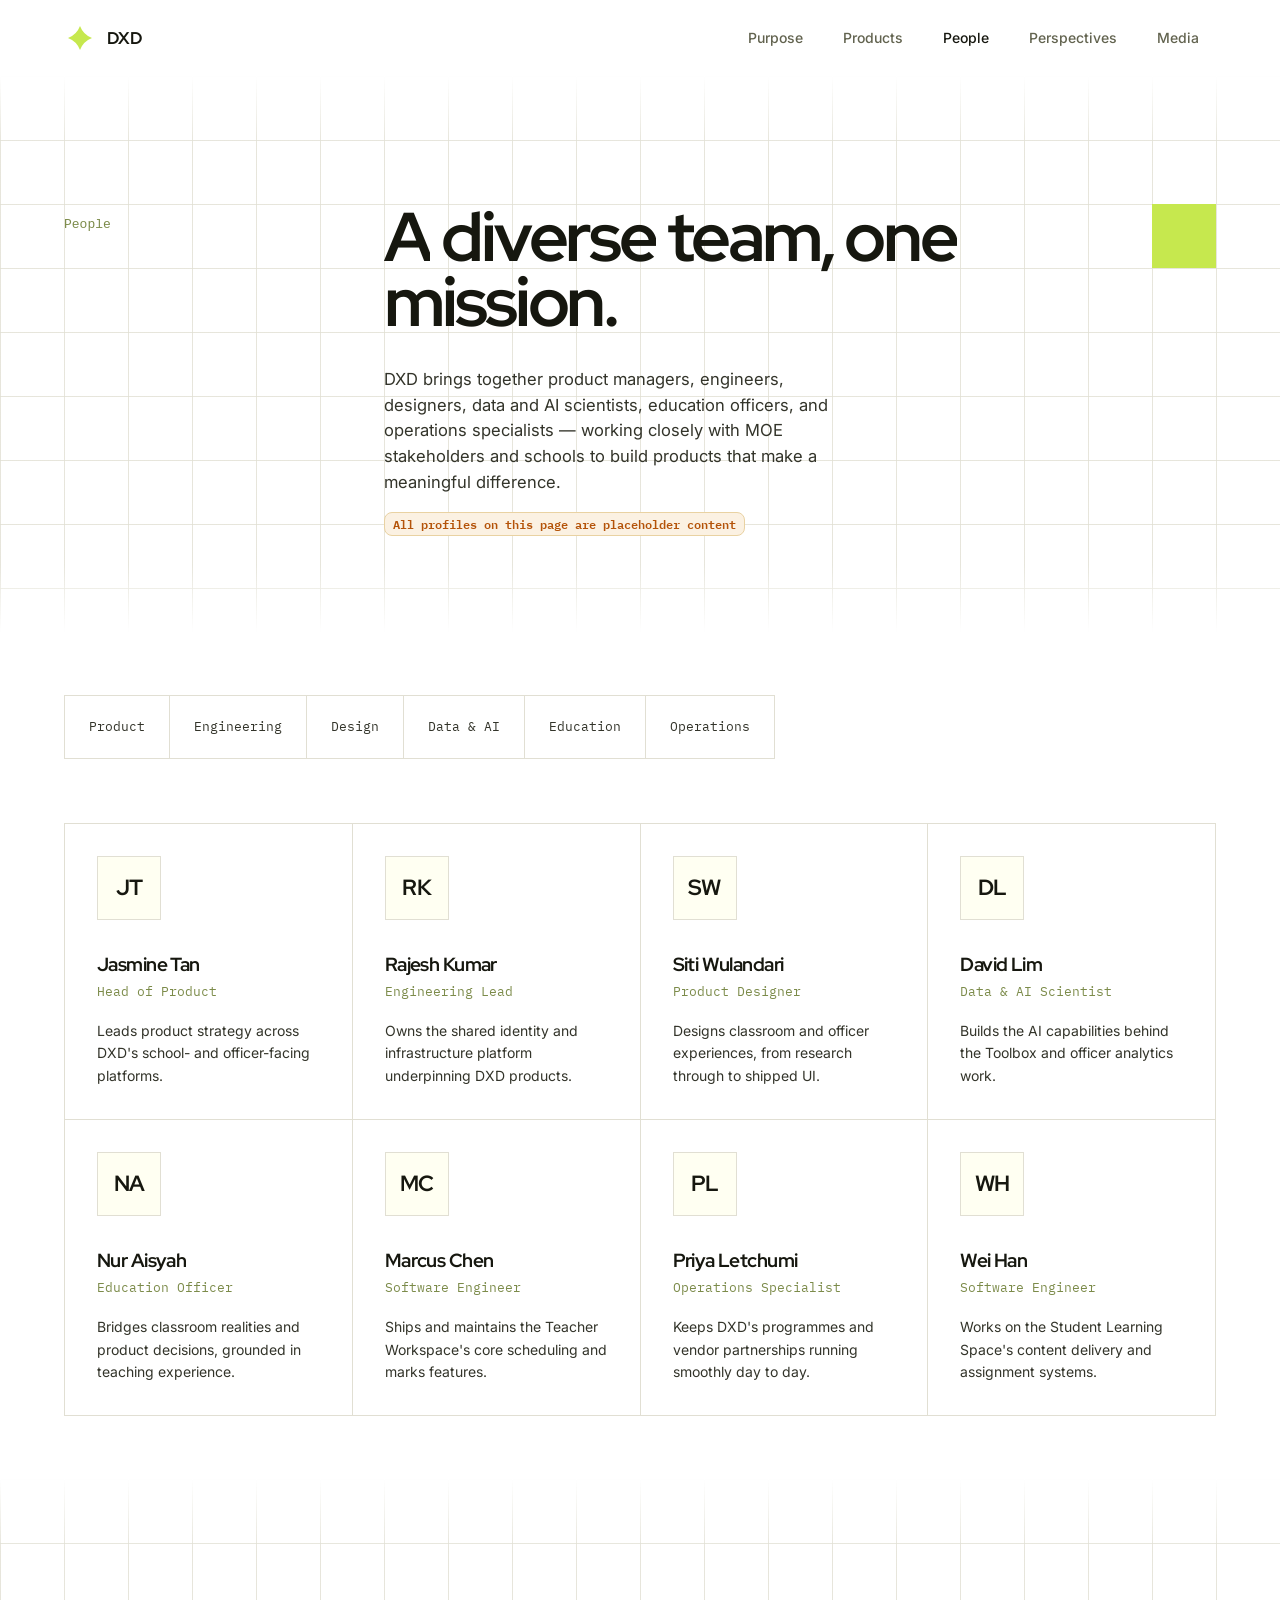
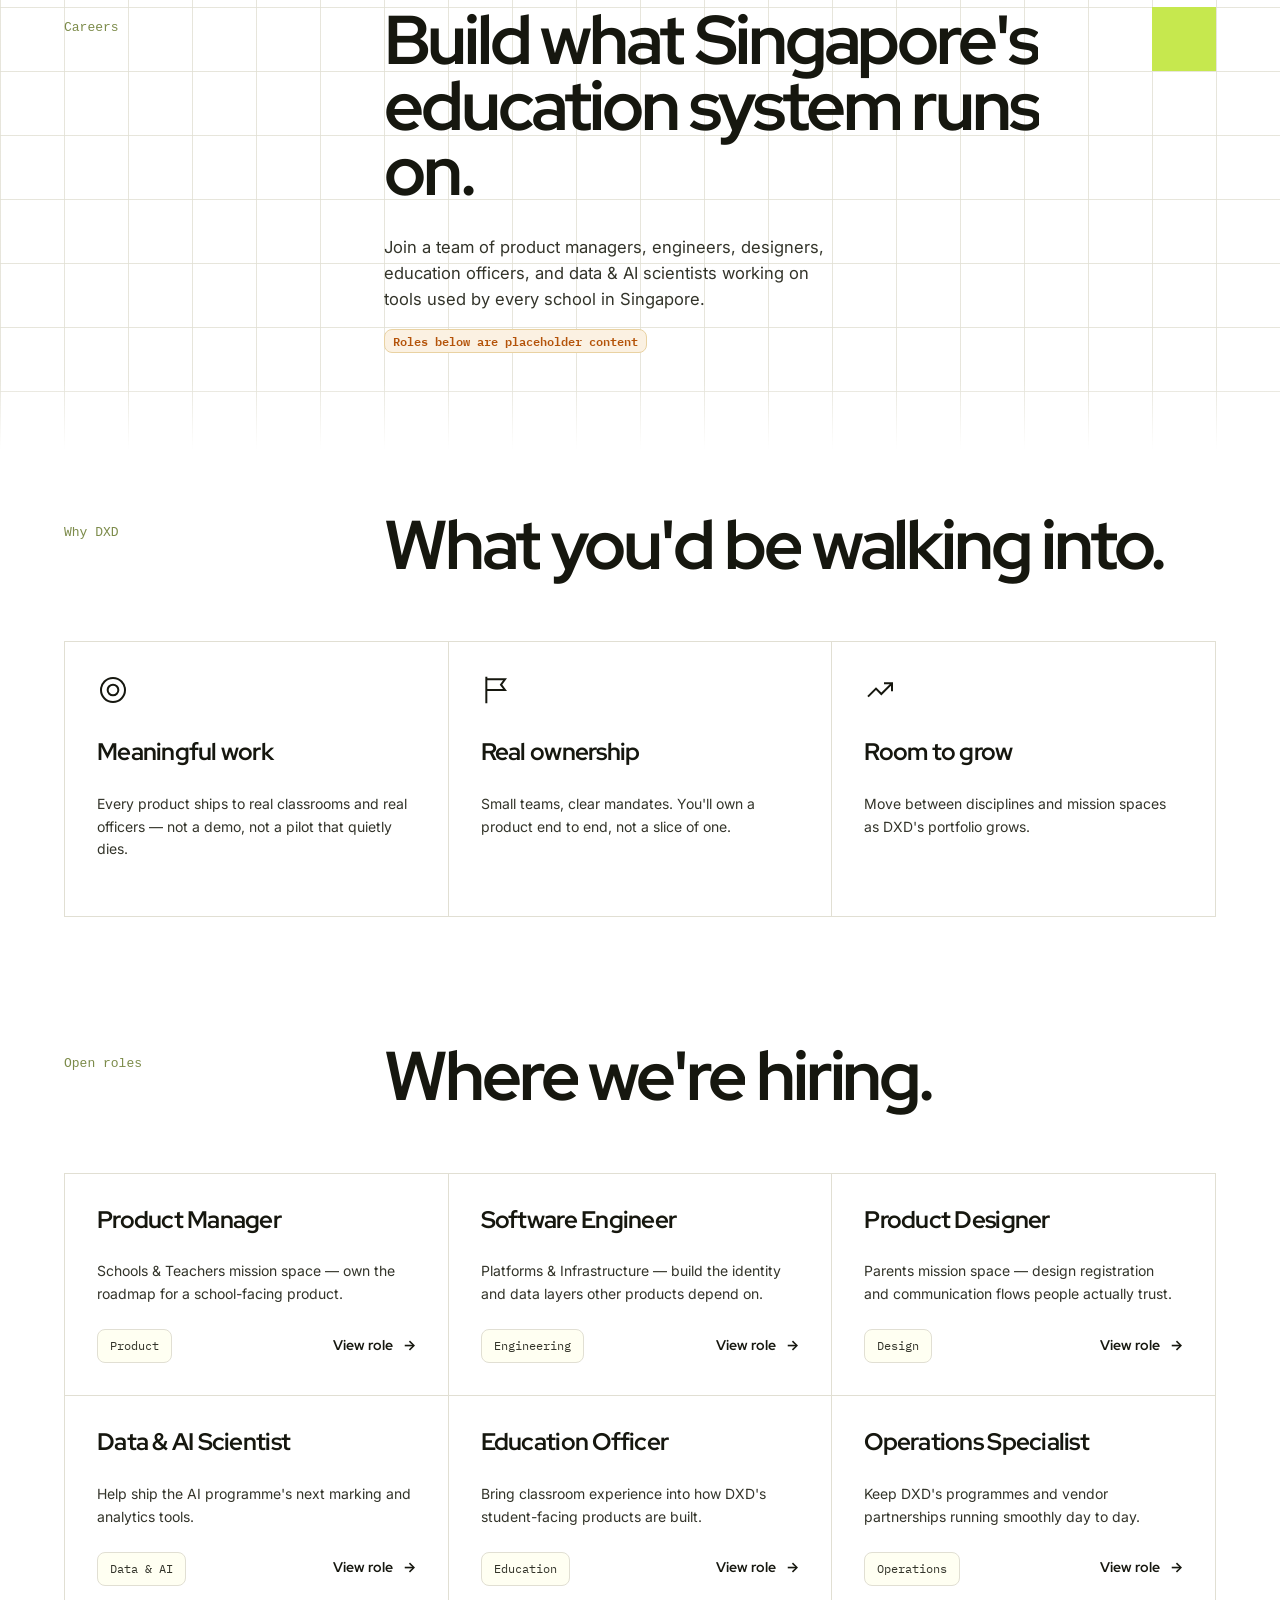
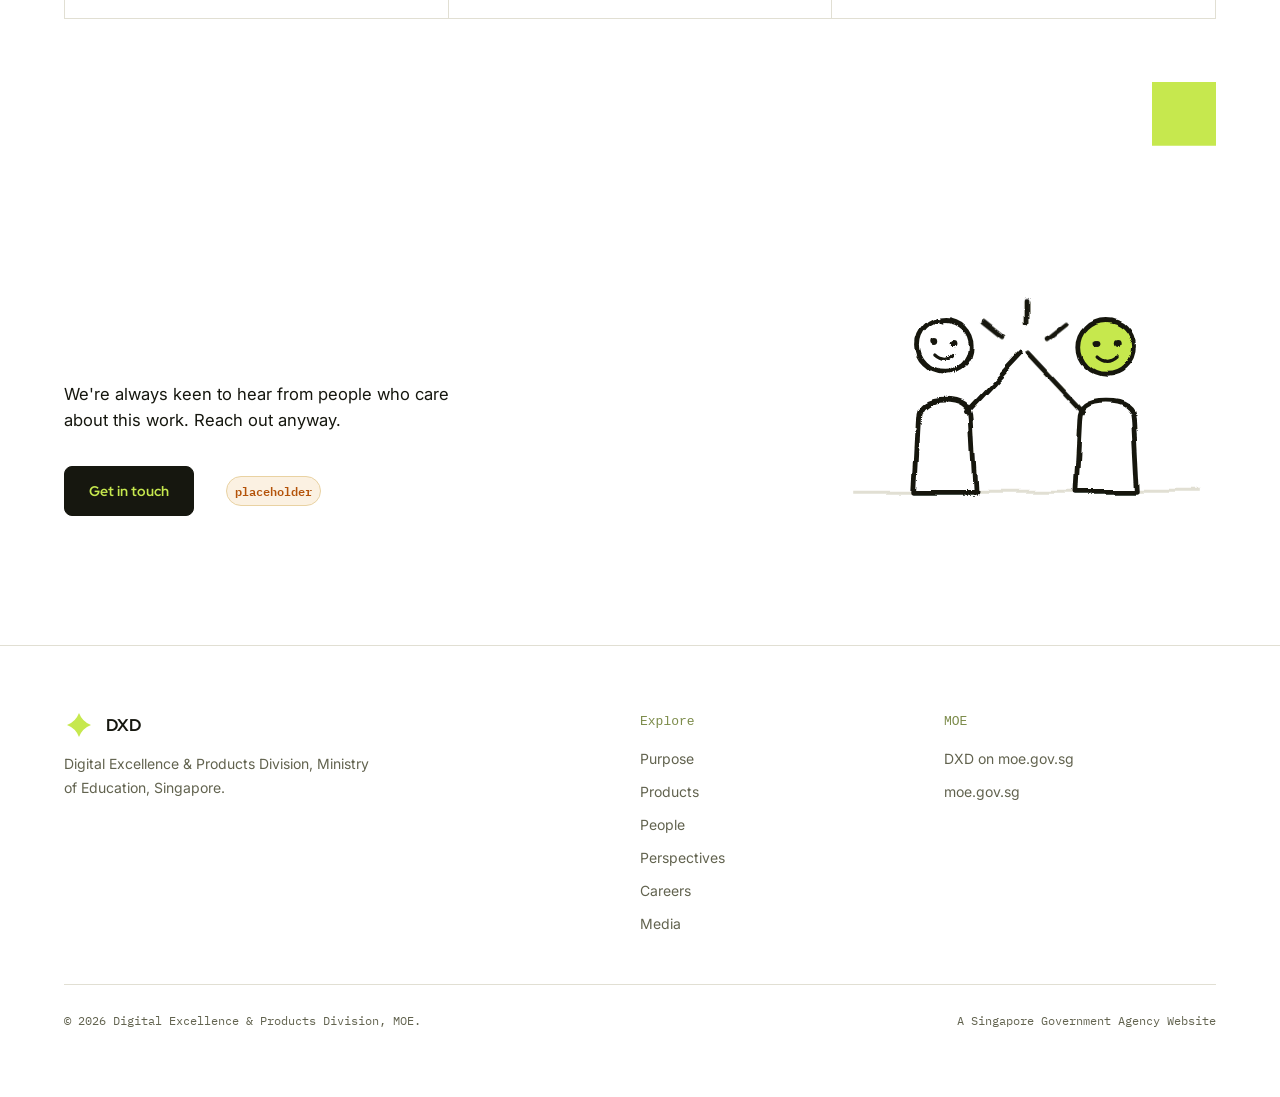
==== commit eaf805f3: "Move Careers into the People page and add a Media page Careers becomes a chapter of People (people.h" ====
--- a/careers.html
+++ b/careers.html
@@ -4,378 +4,12 @@
 <meta charset="utf-8" />
 <meta name="viewport" content="width=device-width, initial-scale=1" />
 <title>Careers — DXD</title>
-<meta name="description" content="Open roles at DXD — product, engineering, design, data & AI, education, and operations." />
-<link rel="preconnect" href="https://fonts.googleapis.com">
-<link rel="preconnect" href="https://fonts.gstatic.com" crossorigin>
-<link href="https://fonts.googleapis.com/css2?family=Red+Hat+Display:wght@500;700&family=Inter:wght@400;500;600;700&family=IBM+Plex+Mono:wght@500;600&display=swap" rel="stylesheet">
-<link rel="stylesheet" href="css/tokens.css" />
-<link rel="stylesheet" href="css/base.css" />
-<link rel="stylesheet" href="css/components.css" />
+<meta name="robots" content="noindex" />
+<link rel="canonical" href="people.html#careers" />
+<meta http-equiv="refresh" content="0; url=people.html#careers" />
+<script>location.replace('people.html#careers');</script>
 </head>
 <body>
-<svg xmlns="http://www.w3.org/2000/svg" style="position:absolute; width:0; height:0; overflow:hidden" aria-hidden="true">
-
-  <!-- ============ HERO MARK: compass / star, DXD's own geometric motif ============ -->
-  <symbol id="mark-compass" viewBox="0 0 1000 1000">
-    <defs>
-      <mask id="mDiag" maskUnits="userSpaceOnUse" x="0" y="0" width="1000" height="1000">
-        <line class="mc-mk mc-d" style="--mc-len:688; --mc-dur:.35s; --mc-delay:1s" x1="256.8" y1="256.8" x2="743.2" y2="743.2"/>
-        <line class="mc-mk mc-d" style="--mc-len:688; --mc-dur:.35s; --mc-delay:1s" x1="743.2" y1="256.8" x2="256.8" y2="743.2"/>
-      </mask>
-      <mask id="mDia" maskUnits="userSpaceOnUse" x="0" y="0" width="1000" height="1000">
-        <path class="mc-mk mc-d" style="--mc-len:886; --mc-dur:.35s; --mc-delay:1.45s" d="M500 343.4 L656.6 500 L500 656.6 L343.4 500 Z"/>
-      </mask>
-    </defs>
-
-    <!-- construction axes -->
-    <line class="mc-c mc-d" style="--mc-len:451; --mc-dur:.35s; --mc-delay:0s" x1="500" y1="500" x2="50" y2="500"/>
-    <line class="mc-c mc-d" style="--mc-len:451; --mc-dur:.35s; --mc-delay:0s" x1="500" y1="500" x2="950" y2="500"/>
-    <line class="mc-c mc-d" style="--mc-len:451; --mc-dur:.35s; --mc-delay:0s" x1="500" y1="500" x2="500" y2="50"/>
-    <line class="mc-c mc-d" style="--mc-len:451; --mc-dur:.35s; --mc-delay:0s" x1="500" y1="500" x2="500" y2="950"/>
-
-    <!-- outer guide circle -->
-    <circle class="mc-c mc-d" style="--mc-len:2828; --mc-dur:.5s; --mc-delay:.25s" cx="500" cy="500" r="450" transform="rotate(-90 500 500)"/>
-
-    <!-- square guide -->
-    <path class="mc-c mc-d" style="--mc-len:2546; --mc-dur:.5s; --mc-delay:.5s" d="M181.8 181.8 H818.2 V818.2 H181.8 Z"/>
-
-    <!-- diagonal guides: a moving mask (mc-mk) draws itself along the
-         diagonal, and wherever it's opaque the dashed line underneath
-         shows through — a progressive dash-reveal, not a plain fade. -->
-    <g mask="url(#mDiag)">
-      <line class="mc-dash" x1="256.8" y1="256.8" x2="743.2" y2="743.2"/>
-      <line class="mc-dash" x1="743.2" y1="256.8" x2="256.8" y2="743.2"/>
-    </g>
-
-    <!-- inner guide circle -->
-    <circle class="mc-c-soft mc-d" style="--mc-len:984; --mc-dur:.4s; --mc-delay:1.15s" cx="500" cy="500" r="156.6" transform="rotate(-90 500 500)"/>
-
-    <!-- inner diamond guide: same moving-mask reveal as the diagonals -->
-    <g mask="url(#mDia)">
-      <path class="mc-dash" d="M500 343.4 L656.6 500 L500 656.6 L343.4 500 Z"/>
-    </g>
-
-    <!-- final mark: stroke-only outline, no fill, as designed -->
-    <path class="mc-logo mc-d" style="--mc-len:2971; --mc-dur:1.1s; --mc-delay:1.7s; animation-timing-function:cubic-bezier(.45,0,.55,1)" d="M181.8 181.8 A394.1 394.1 0 0 0 818.2 181.8 A394.1 394.1 0 0 0 818.2 818.2 A394.1 394.1 0 0 0 181.8 818.2 A394.1 394.1 0 0 0 181.8 181.8"/>
-
-    <!-- corner node dots -->
-    <circle class="mc-pt node-in" style="--pop-delay:.75s" cx="181.8" cy="181.8" r="12"/>
-    <circle class="mc-pt node-in" style="--pop-delay:.8s" cx="818.2" cy="181.8" r="12"/>
-    <circle class="mc-pt node-in" style="--pop-delay:.85s" cx="818.2" cy="818.2" r="12"/>
-    <circle class="mc-pt node-in" style="--pop-delay:.9s" cx="181.8" cy="818.2" r="12"/>
-  </symbol>
-
-  <!-- ============ Build & deliver: monitor + stacked blocks ============ -->
-  <symbol id="illus-build" viewBox="0 0 220 180">
-    <line x1="10" y1="160" x2="210" y2="160" stroke="var(--border)" stroke-width="1.5"/>
-    <rect x="20" y="46" width="100" height="72" rx="8" fill="var(--surface)" stroke="var(--ink)" stroke-width="2.5"/>
-    <path class="draw-line" style="--len:120" d="M40 66 L74 66" stroke="var(--ink)" stroke-width="2.5" stroke-linecap="round"/>
-    <path class="draw-line" style="--len:90; --delay:120ms" d="M40 80 L92 80" stroke="var(--olive-line)" stroke-width="2.5" stroke-linecap="round"/>
-    <path class="draw-line" style="--len:70" d="M40 94 L70 94" stroke="var(--ink)" stroke-width="2.5" stroke-linecap="round"/>
-    <rect x="56" y="118" width="28" height="12" fill="var(--surface)" stroke="var(--ink)" stroke-width="2.5"/>
-    <line x1="46" y1="130" x2="94" y2="130" stroke="var(--ink)" stroke-width="2.5" stroke-linecap="round"/>
-
-    <g class="float-slow">
-      <rect x="146" y="98" width="46" height="24" rx="5" fill="var(--surface)" stroke="var(--ink)" stroke-width="2.5"/>
-      <rect x="152" y="70" width="34" height="24" rx="5" fill="var(--lime)" stroke="var(--ink)" stroke-width="2.5"/>
-      <rect x="158" y="42" width="22" height="24" rx="5" fill="var(--surface)" stroke="var(--ink)" stroke-width="2.5"/>
-    </g>
-    <circle cx="34" cy="36" r="4" fill="var(--lime)" stroke="var(--ink)" stroke-width="2" class="doodle-pop"/>
-  </symbol>
-
-  <!-- ============ Accelerate AI adoption: lightbulb + sparks ============ -->
-  <symbol id="illus-ai" viewBox="0 0 220 180">
-    <line x1="10" y1="160" x2="210" y2="160" stroke="var(--border)" stroke-width="1.5"/>
-    <g class="float-slow" style="transform-origin:110px 90px">
-      <circle cx="110" cy="80" r="38" fill="var(--lime)" stroke="var(--ink)" stroke-width="2.5"/>
-      <path d="M96 112 L124 112 L120 130 L100 130 Z" fill="var(--surface)" stroke="var(--ink)" stroke-width="2.5" stroke-linejoin="round"/>
-      <line x1="101" y1="140" x2="119" y2="140" stroke="var(--ink)" stroke-width="2.5" stroke-linecap="round"/>
-      <path d="M96 78 Q102 60 118 62" fill="none" stroke="var(--ink)" stroke-width="2" stroke-linecap="round" opacity=".6"/>
-    </g>
-    <g class="spin-slow" style="transform-origin:110px 80px">
-      <path class="draw-line" style="--len:24" d="M110 16 L110 30" stroke="var(--ink)" stroke-width="2.5" stroke-linecap="round"/>
-      <path class="draw-line" style="--len:24;--delay:150ms" d="M174 80 L160 80" stroke="var(--ink)" stroke-width="2.5" stroke-linecap="round"/>
-      <path class="draw-line" style="--len:24;--delay:300ms" d="M46 80 L60 80" stroke="var(--ink)" stroke-width="2.5" stroke-linecap="round"/>
-    </g>
-    <path d="M162 40 L167 50 L177 55 L167 60 L162 70 L157 60 L147 55 L157 50 Z" fill="var(--surface)" stroke="var(--ink)" stroke-width="2" stroke-linejoin="round" class="doodle-pop"/>
-    <circle cx="50" cy="46" r="4" fill="var(--lime)" stroke="var(--ink)" stroke-width="2" class="doodle-pop"/>
-  </symbol>
-
-  <!-- ============ Empower users: handing a tool up a small step ============ -->
-  <symbol id="illus-empower" viewBox="0 0 220 180">
-    <line x1="10" y1="160" x2="210" y2="160" stroke="var(--border)" stroke-width="1.5"/>
-    <rect x="128" y="132" width="30" height="28" fill="var(--surface-2)" stroke="var(--border)" stroke-width="1.5"/>
-    <rect x="158" y="110" width="30" height="50" fill="var(--surface-2)" stroke="var(--border)" stroke-width="1.5"/>
-
-    <!-- figure A (shorter, giving) -->
-    <g class="float-slow">
-      <circle cx="58" cy="88" r="14" fill="var(--surface)" stroke="var(--ink)" stroke-width="2.5"/>
-      <circle cx="53" cy="86" r="1.8" fill="var(--ink)"/>
-      <circle cx="63" cy="86" r="1.8" fill="var(--ink)"/>
-      <path d="M53.5 92.5 Q58 95.5 62.5 92.5" stroke="var(--ink)" stroke-width="1.6" fill="none" stroke-linecap="round"/>
-      <path d="M42 160 L44 122 Q44 112 58 112 Q72 112 72 122 L74 160 Z" fill="var(--surface)" stroke="var(--ink)" stroke-width="2.5" stroke-linejoin="round"/>
-      <path d="M70 118 L96 104" stroke="var(--ink)" stroke-width="2.5" stroke-linecap="round"/>
-    </g>
-
-    <!-- tool being passed -->
-    <rect x="92" y="92" width="18" height="18" rx="4" fill="var(--lime)" stroke="var(--ink)" stroke-width="2.5" class="doodle-pop"/>
-
-    <!-- figure B (taller, receiving, standing on step) -->
-    <g class="float-slower">
-      <circle cx="150" cy="66" r="14" fill="var(--lime)" stroke="var(--ink)" stroke-width="2.5"/>
-      <circle cx="145" cy="64" r="1.8" fill="var(--ink)"/>
-      <circle cx="155" cy="64" r="1.8" fill="var(--ink)"/>
-      <path d="M145.5 70.5 Q150 73.5 154.5 70.5" stroke="var(--ink)" stroke-width="1.6" fill="none" stroke-linecap="round"/>
-      <path d="M134 132 L136 100 Q136 90 150 90 Q164 90 164 100 L166 132 Z" fill="var(--surface)" stroke="var(--ink)" stroke-width="2.5" stroke-linejoin="round"/>
-      <path d="M136 96 L112 100" stroke="var(--ink)" stroke-width="2.5" stroke-linecap="round" class="doodle-react" style="--react-origin:136px 96px; --react-delay:1.7s"/>
-    </g>
-    <circle cx="30" cy="40" r="4" fill="var(--lime)" stroke="var(--ink)" stroke-width="2" class="doodle-pop"/>
-  </symbol>
-
-  <!-- ============ People CTA: high five ============ -->
-  <symbol id="illus-people-cta" viewBox="0 0 200 160">
-    <line x1="10" y1="146" x2="190" y2="146" stroke="var(--border)" stroke-width="1.5"/>
-    <g>
-      <circle cx="58" cy="70" r="14" fill="var(--surface)" stroke="var(--ink)" stroke-width="2.5"/>
-      <circle cx="53" cy="68" r="1.8" fill="var(--ink)"/>
-      <circle cx="63" cy="68" r="1.8" fill="var(--ink)"/>
-      <path d="M53 75 Q58 79.5 63 75" stroke="var(--ink)" stroke-width="1.6" fill="none" stroke-linecap="round"/>
-      <path d="M42 146 L44 108 Q44 98 58 98 Q72 98 72 108 L74 146 Z" fill="var(--surface)" stroke="var(--ink)" stroke-width="2.5" stroke-linejoin="round"/>
-      <path d="M70 104 L98 74" stroke="var(--ink)" stroke-width="2.5" stroke-linecap="round"/>
-    </g>
-    <g>
-      <circle cx="142" cy="70" r="14" fill="var(--lime)" stroke="var(--ink)" stroke-width="2.5"/>
-      <circle cx="137" cy="68" r="1.8" fill="var(--ink)"/>
-      <circle cx="147" cy="68" r="1.8" fill="var(--ink)"/>
-      <path d="M137 75 Q142 79.5 147 75" stroke="var(--ink)" stroke-width="1.6" fill="none" stroke-linecap="round"/>
-      <path d="M126 146 L128 108 Q128 98 142 98 Q156 98 156 108 L158 146 Z" fill="var(--surface)" stroke="var(--ink)" stroke-width="2.5" stroke-linejoin="round"/>
-      <path d="M130 104 L102 74" stroke="var(--ink)" stroke-width="2.5" stroke-linecap="round" class="doodle-react" style="--react-origin:130px 104px; --react-delay:1.6s"/>
-    </g>
-    <g class="doodle-pop">
-      <path class="draw-line" style="--len:14" d="M100 58 L100 46" stroke="var(--ink)" stroke-width="2.5" stroke-linecap="round"/>
-      <path class="draw-line" style="--len:14;--delay:100ms" d="M88 66 L78 58" stroke="var(--ink)" stroke-width="2.5" stroke-linecap="round"/>
-      <path class="draw-line" style="--len:14;--delay:200ms" d="M112 66 L122 58" stroke="var(--ink)" stroke-width="2.5" stroke-linecap="round"/>
-    </g>
-  </symbol>
-
-  <!-- ============ Story featured scene: results board ============ -->
-  <symbol id="illus-story-featured" viewBox="0 0 400 260">
-    <line x1="0" y1="220" x2="400" y2="220" stroke="var(--border)" stroke-width="1.5"/>
-    <circle cx="340" cy="46" r="26" fill="var(--lime)" stroke="var(--ink)" stroke-width="2.5" class="float-slow"/>
-    <rect x="70" y="70" width="220" height="150" rx="10" fill="var(--surface)" stroke="var(--ink)" stroke-width="2.5"/>
-    <line x1="94" y1="100" x2="200" y2="100" stroke="var(--ink)" stroke-width="2.5" stroke-linecap="round"/>
-    <line x1="94" y1="116" x2="170" y2="116" stroke="var(--olive-line)" stroke-width="2.5" stroke-linecap="round"/>
-    <g class="float-slower">
-      <rect x="94" y="150" width="20" height="46" fill="var(--surface-2)" stroke="var(--ink)" stroke-width="2"/>
-      <rect x="122" y="130" width="20" height="66" fill="var(--lime)" stroke="var(--ink)" stroke-width="2"/>
-      <rect x="150" y="160" width="20" height="36" fill="var(--surface-2)" stroke="var(--ink)" stroke-width="2"/>
-      <rect x="178" y="112" width="20" height="84" fill="var(--lime)" stroke="var(--ink)" stroke-width="2"/>
-    </g>
-    <circle cx="52" cy="188" r="5" fill="var(--lime)" stroke="var(--ink)" stroke-width="2" class="doodle-pop"/>
-  </symbol>
-
-  <!-- ============ Generic photo placeholder ============ -->
-  <symbol id="illus-photo-generic" viewBox="0 0 200 130">
-    <circle cx="158" cy="30" r="14" fill="var(--lime)" stroke="var(--ink)" stroke-width="2" class="doodle-pop"/>
-    <path d="M10 110 L60 66 L92 92 L128 54 L190 110 Z" fill="var(--surface)" stroke="var(--ink)" stroke-width="2.5" stroke-linejoin="round"/>
-  </symbol>
-
-  <!-- ============ Sketchy filters: loose hand-drawn wobble ============ -->
-  <filter id="sketchy-anim" x="-20%" y="-20%" width="140%" height="140%">
-    <feTurbulence type="turbulence" baseFrequency="0.01" numOctaves="2" seed="4" result="noise">
-      <animate attributeName="seed" values="2;5;9;3;7;2" dur="1.8s" calcMode="discrete" repeatCount="indefinite"/>
-    </feTurbulence>
-    <feDisplacementMap in="SourceGraphic" in2="noise" scale="8" xChannelSelector="R" yChannelSelector="G"/>
-  </filter>
-  <filter id="sketchy-still" x="-20%" y="-20%" width="140%" height="140%">
-    <feTurbulence type="turbulence" baseFrequency="0.01" numOctaves="2" seed="4" result="noise"/>
-    <feDisplacementMap in="SourceGraphic" in2="noise" scale="8" xChannelSelector="R" yChannelSelector="G"/>
-  </filter>
-
-</svg>
-
-<header class="site-header">
-  <nav class="container nav">
-    <a href="index.html" class="nav-logo">
-      <svg class="mark" viewBox="0 0 32 32" fill="none"><path d="M16 3.2 Q19.5,12.5 28.8,16 Q19.5,19.5 16,28.8 Q12.5,19.5 3.2,16 Q12.5,12.5 16,3.2 Z" fill="var(--lime)"/></svg>
-      <span>DXD</span>
-    </a>
-    <ul class="nav-links">
-      <li><a href="index.html">Purpose</a></li>
-      <li><a href="products.html">Products</a></li>
-      <li><a href="people.html">People</a></li>
-      <li><a href="perspectives.html">Perspectives</a></li>
-      <li><a href="careers.html" aria-current="page">Careers</a></li>
-    </ul>
-    <button class="nav-toggle" aria-label="Toggle menu" aria-expanded="false">
-      <svg viewBox="0 0 24 24" fill="none" stroke="currentColor" stroke-width="2"><path d="M4 6h16M4 12h16M4 18h16"/></svg>
-    </button>
-  </nav>
-</header>
-
-<main>
-<div class="canvas">
-  <section class="blueprint page-hero">
-    <div class="container page-hero-inner">
-      <p class="eyebrow page-hero-label" data-reveal="left">Careers</p>
-      <div class="page-hero-main">
-        <h1 data-split>Build what Singapore's education system runs on.</h1>
-        <p class="lede" data-reveal="up" style="--d:450ms">Join a team of product managers, engineers, designers, education officers, and data &amp; AI scientists working on tools used by every school in Singapore. <span class="placeholder-badge">Roles below are placeholder content</span></p>
-      </div>
-      <span class="grid-cell-lime page-hero-cell" data-cell-step aria-hidden="true"></span>
-    </div>
-  </section>
-
-  <section class="tight">
-    <div class="container">
-      <div class="side-head">
-        <p class="side-head-label"><span class="eyebrow">Why DXD</span></p>
-        <h2 class="side-head-title" data-split>What you'd be walking into.</h2>
-      </div>
-      <div class="divider-grid">
-
-        <div>
-          <div class="cell-icon"><svg width="20" height="20" viewBox="0 0 24 24" fill="none" stroke="currentColor" stroke-width="2"><circle cx="12" cy="12" r="9"/><circle cx="12" cy="12" r="4"/></svg></div>
-          <h3>Meaningful work</h3>
-          <p class="desc">Every product ships to real classrooms and real officers — not a demo, not a pilot that quietly dies.</p>
-        </div>
-
-        <div>
-          <div class="cell-icon"><svg width="20" height="20" viewBox="0 0 24 24" fill="none" stroke="currentColor" stroke-width="2"><path d="M4 22V2M4 4h14l-3 4 3 4H4"/></svg></div>
-          <h3>Real ownership</h3>
-          <p class="desc">Small teams, clear mandates. You'll own a product end to end, not a slice of one.</p>
-        </div>
-
-        <div>
-          <div class="cell-icon"><svg width="20" height="20" viewBox="0 0 24 24" fill="none" stroke="currentColor" stroke-width="2"><path d="M3 17l6-6 4 4 8-8M15 7h6v6"/></svg></div>
-          <h3>Room to grow</h3>
-          <p class="desc">Move between disciplines and mission spaces as DXD's portfolio grows.</p>
-        </div>
-
-      </div>
-    </div>
-  </section>
-
-  <section class="tight">
-    <div class="container">
-      <div class="side-head">
-        <p class="side-head-label"><span class="eyebrow">Open roles</span></p>
-        <h2 class="side-head-title" data-split>Where we're hiring.</h2>
-      </div>
-      <div class="divider-grid">
-
-        <div class="role-cell">
-          <h3>Product Manager</h3>
-          <p class="desc">Schools &amp; Teachers mission space — own the roadmap for a school-facing product.</p>
-          <div class="cell-bottom">
-            <span class="pill-mono">Product</span>
-            <a href="#" class="text-link">View role <span class="btn-arrow" aria-hidden="true">→</span></a>
-          </div>
-        </div>
-
-        <div class="role-cell">
-          <h3>Software Engineer</h3>
-          <p class="desc">Platforms &amp; Infrastructure — build the identity and data layers other products depend on.</p>
-          <div class="cell-bottom">
-            <span class="pill-mono">Engineering</span>
-            <a href="#" class="text-link">View role <span class="btn-arrow" aria-hidden="true">→</span></a>
-          </div>
-        </div>
-
-        <div class="role-cell">
-          <h3>Product Designer</h3>
-          <p class="desc">Parents mission space — design registration and communication flows people actually trust.</p>
-          <div class="cell-bottom">
-            <span class="pill-mono">Design</span>
-            <a href="#" class="text-link">View role <span class="btn-arrow" aria-hidden="true">→</span></a>
-          </div>
-        </div>
-
-        <div class="role-cell">
-          <h3>Data &amp; AI Scientist</h3>
-          <p class="desc">Help ship the AI programme's next marking and analytics tools.</p>
-          <div class="cell-bottom">
-            <span class="pill-mono">Data &amp; AI</span>
-            <a href="#" class="text-link">View role <span class="btn-arrow" aria-hidden="true">→</span></a>
-          </div>
-        </div>
-
-        <div class="role-cell">
-          <h3>Education Officer</h3>
-          <p class="desc">Bring classroom experience into how DXD's student-facing products are built.</p>
-          <div class="cell-bottom">
-            <span class="pill-mono">Education</span>
-            <a href="#" class="text-link">View role <span class="btn-arrow" aria-hidden="true">→</span></a>
-          </div>
-        </div>
-
-        <div class="role-cell">
-          <h3>Operations Specialist</h3>
-          <p class="desc">Keep DXD's programmes and vendor partnerships running smoothly day to day.</p>
-          <div class="cell-bottom">
-            <span class="pill-mono">Operations</span>
-            <a href="#" class="text-link">View role <span class="btn-arrow" aria-hidden="true">→</span></a>
-          </div>
-        </div>
-
-      </div>
-    </div>
-  </section>
-
-  <section class="lime-cta" data-lime-grow>
-    <div class="lime-cta-bg" data-lime-bg aria-hidden="true"></div>
-    <div class="container lime-cta-inner">
-      <div>
-        <h2 data-split>Don't see a role that fits?</h2>
-        <p class="lime-cta-text" data-reveal="up" style="--d:250ms">We're always keen to hear from people who care about this work. Reach out anyway.</p>
-        <div class="lime-cta-actions" data-reveal="up" style="--d:400ms">
-          <a href="#" class="btn btn-ink">Get in touch</a><span class="placeholder-badge">placeholder</span>
-        </div>
-      </div>
-      <div class="lime-cta-visual illus-gate" data-reveal="scale" style="--d:150ms" aria-hidden="true">
-        <svg class="illus-sketchy" viewBox="0 0 200 160"><use href="#illus-people-cta"/></svg>
-      </div>
-    </div>
-  </section>
-</div>
-</main>
-
-<footer class="site-footer">
-  <div class="container">
-    <div class="footer-grid">
-      <div>
-        <a href="index.html" class="nav-logo" style="margin-bottom:var(--space-3)">
-          <svg class="mark" viewBox="0 0 32 32" fill="none"><path d="M16 3.2 Q19.5,12.5 28.8,16 Q19.5,19.5 16,28.8 Q12.5,19.5 3.2,16 Q12.5,12.5 16,3.2 Z" fill="var(--lime)"/></svg>
-          <span>DXD</span>
-        </a>
-        <p style="max-width:320px; font-size:var(--text-sm)">Digital Excellence &amp; Products Division, Ministry of Education, Singapore.</p>
-      </div>
-      <div>
-        <p class="footer-cols-title">Explore</p>
-        <ul class="footer-links">
-          <li><a href="index.html">Purpose</a></li>
-          <li><a href="products.html">Products</a></li>
-          <li><a href="people.html">People</a></li>
-          <li><a href="perspectives.html">Perspectives</a></li>
-          <li><a href="careers.html">Careers</a></li>
-        </ul>
-      </div>
-      <div>
-        <p class="footer-cols-title">MOE</p>
-        <ul class="footer-links">
-          <li><a href="https://www.moe.gov.sg/about-us/organisation-structure/dxd" target="_blank" rel="noopener">DXD on moe.gov.sg</a></li>
-          <li><a href="https://www.moe.gov.sg" target="_blank" rel="noopener">moe.gov.sg</a></li>
-        </ul>
-      </div>
-    </div>
-    <div class="footer-bottom">
-      <span>© 2026 Digital Excellence &amp; Products Division, MOE.</span>
-      <span>A Singapore Government Agency Website</span>
-    </div>
-  </div>
-</footer>
-
-<script src="js/main.js"></script>
-<script src="js/motion.js"></script>
+<p>Careers now lives on the People page: <a href="people.html#careers">see open roles</a>.</p>
 </body>
 </html>
